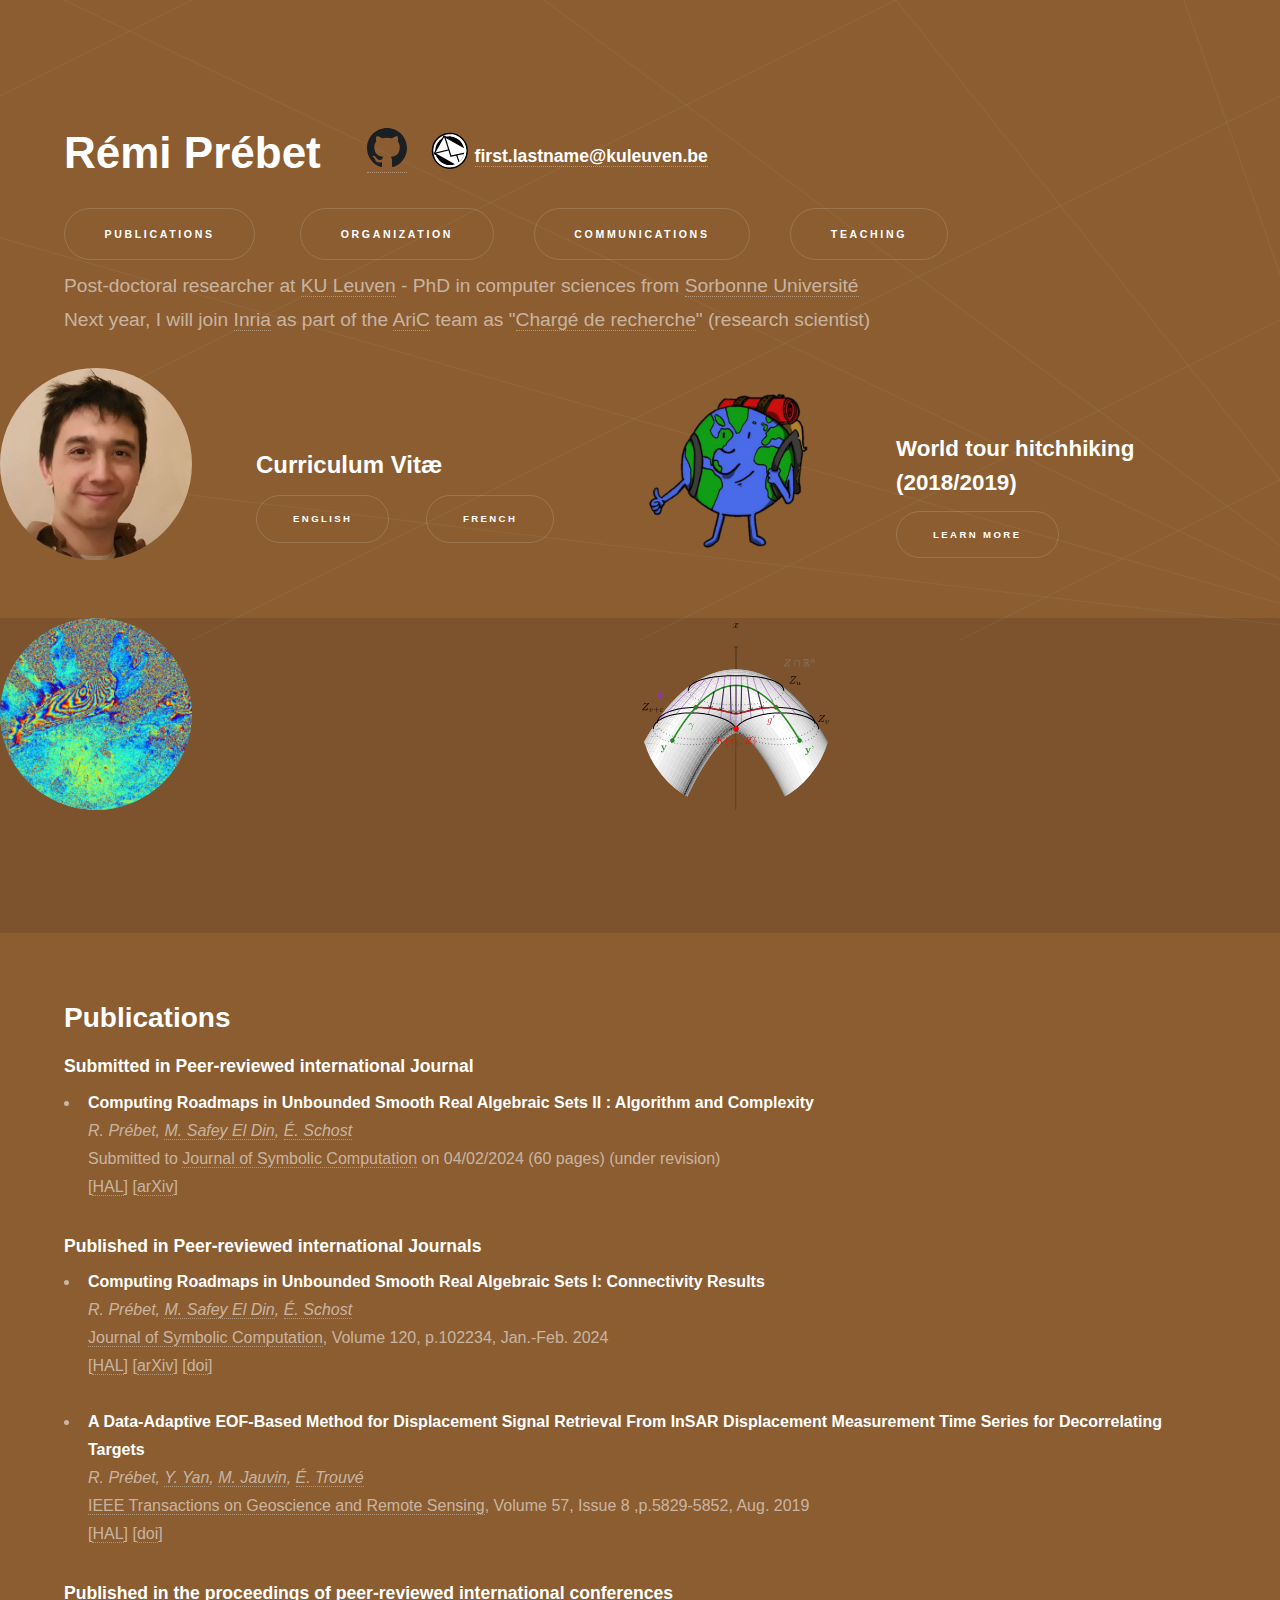
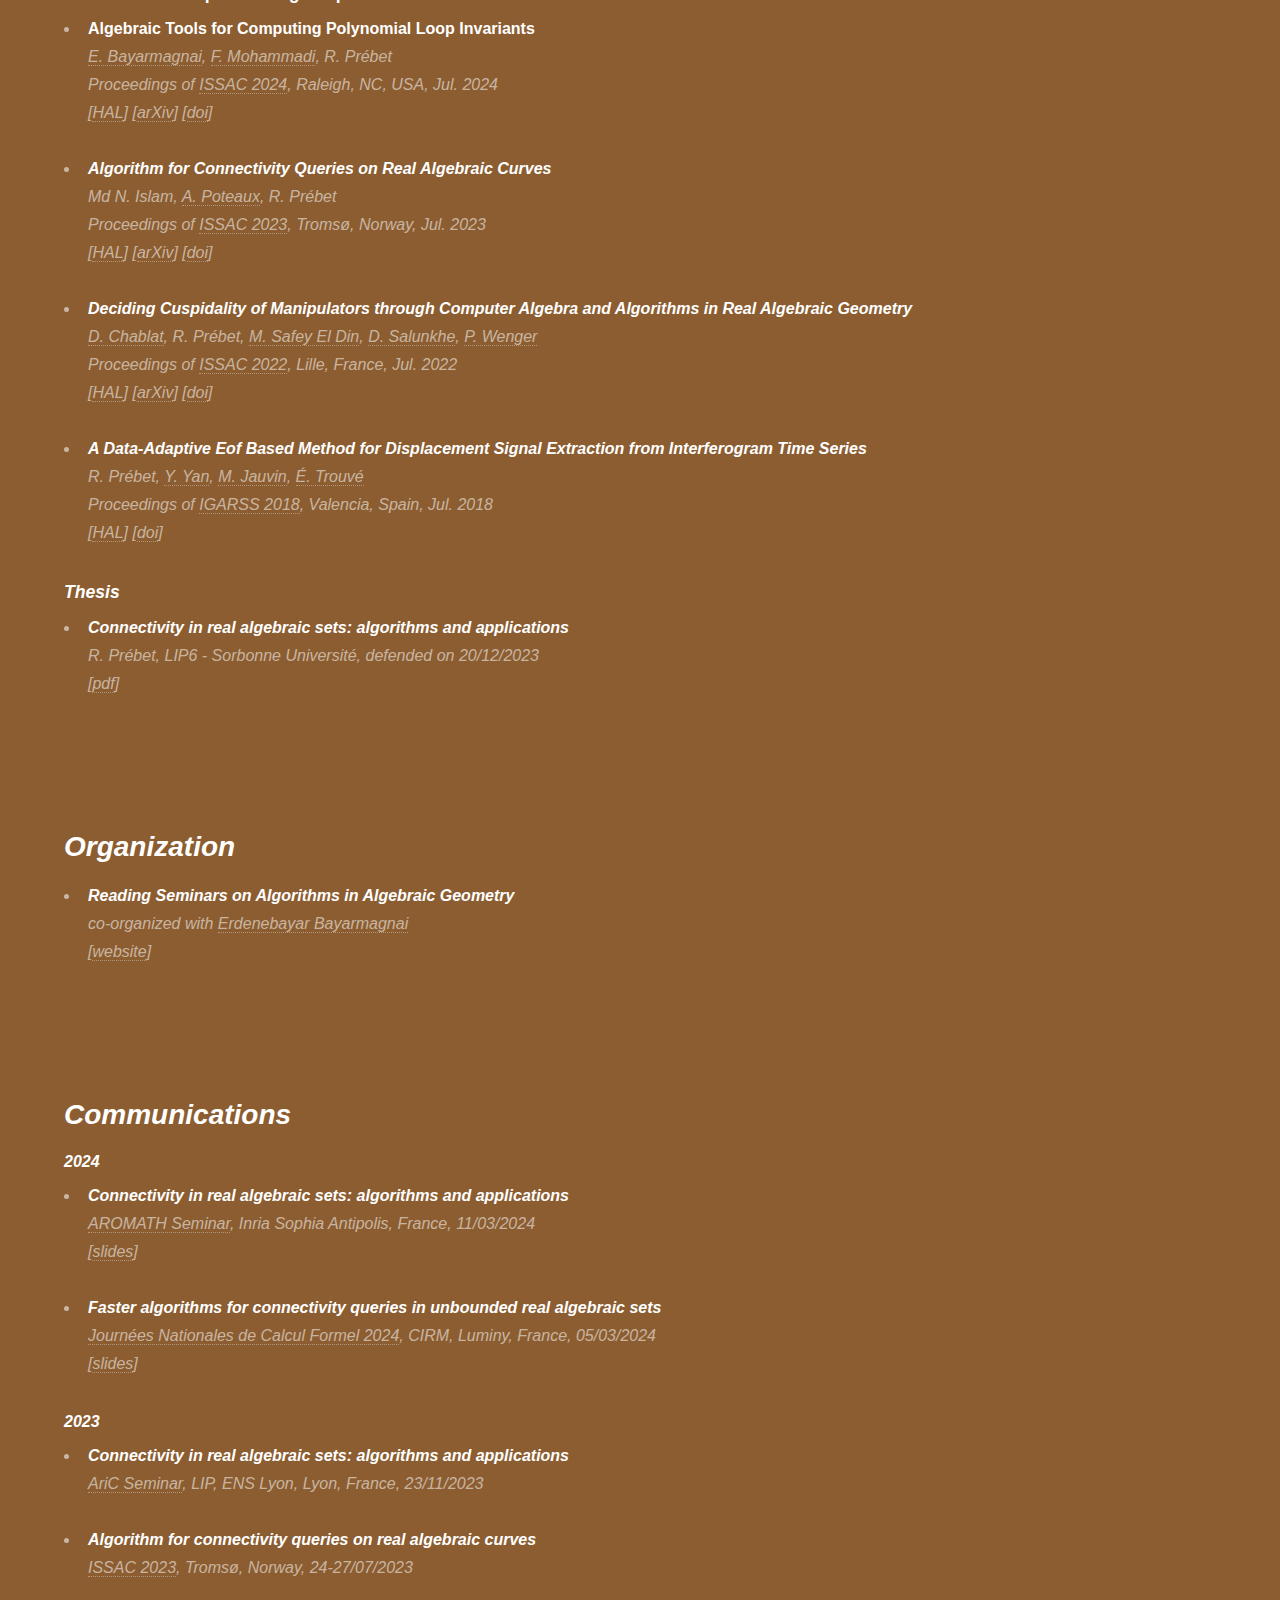
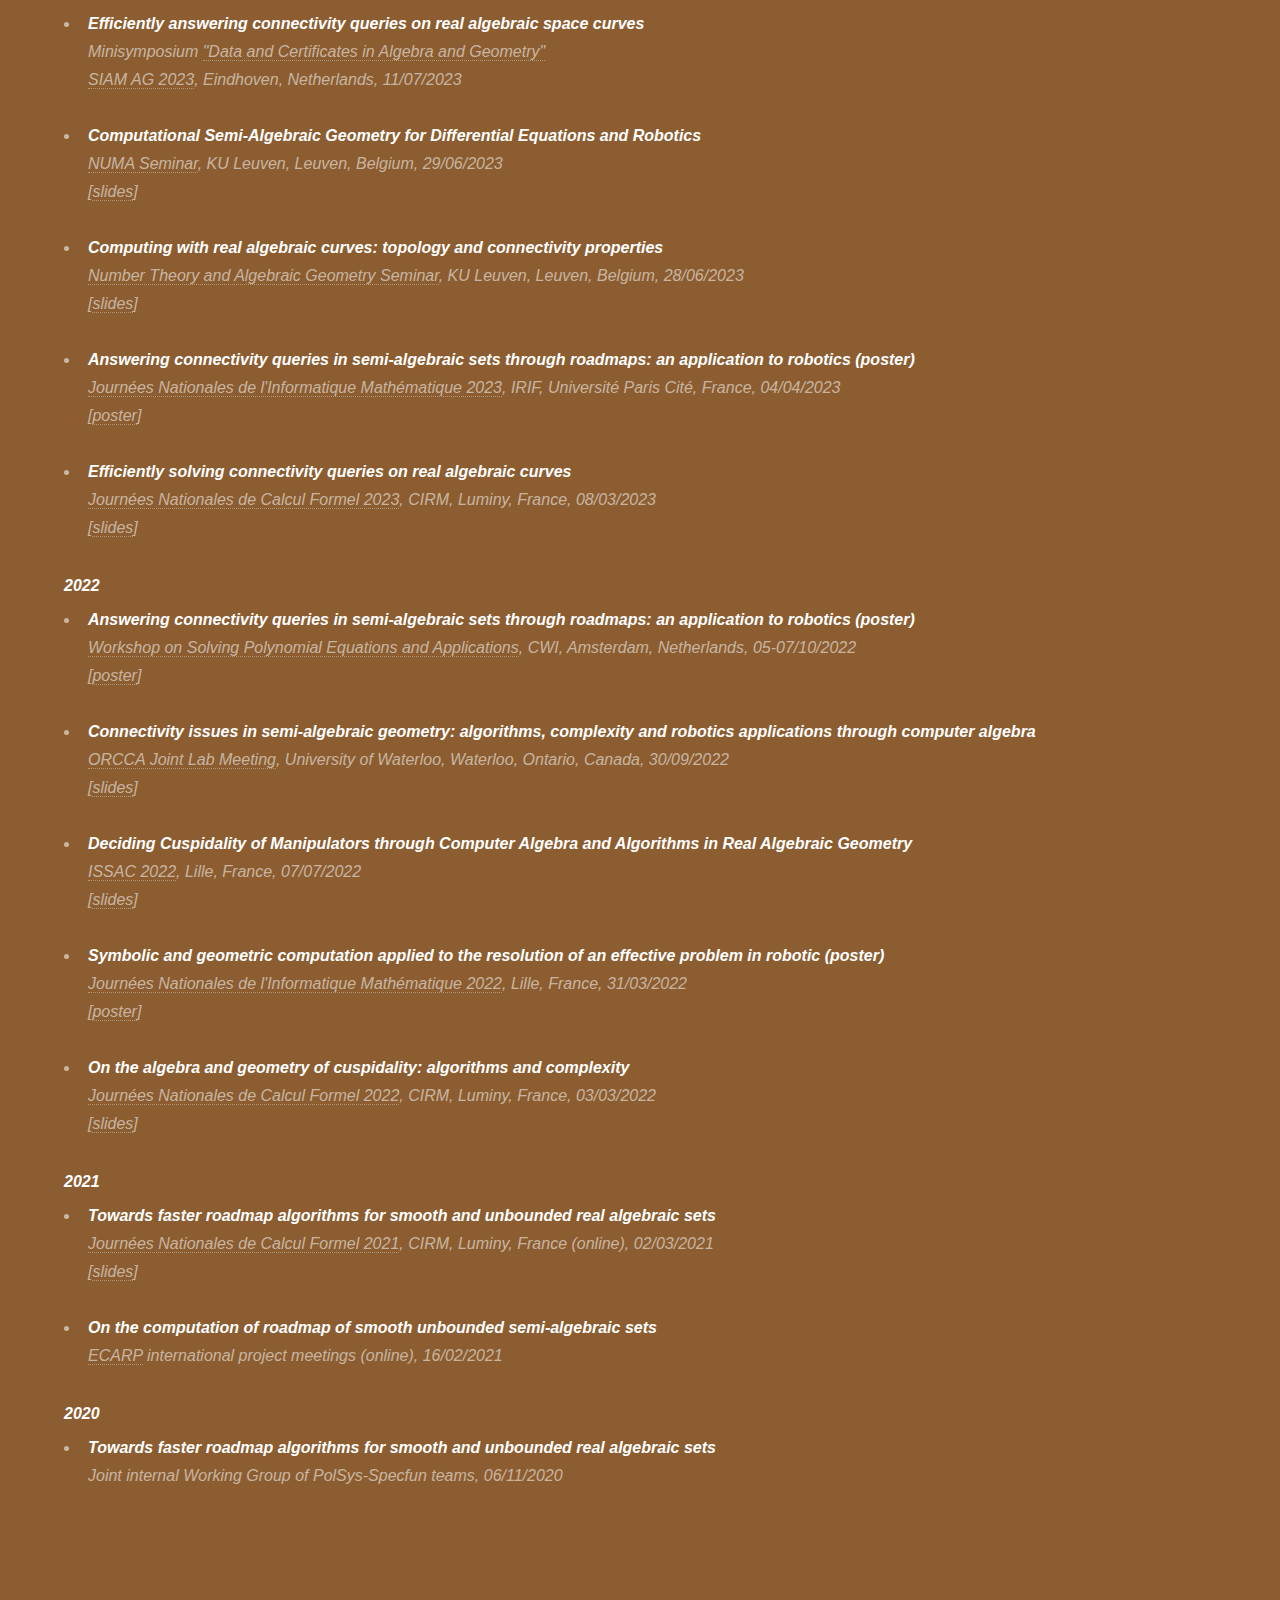
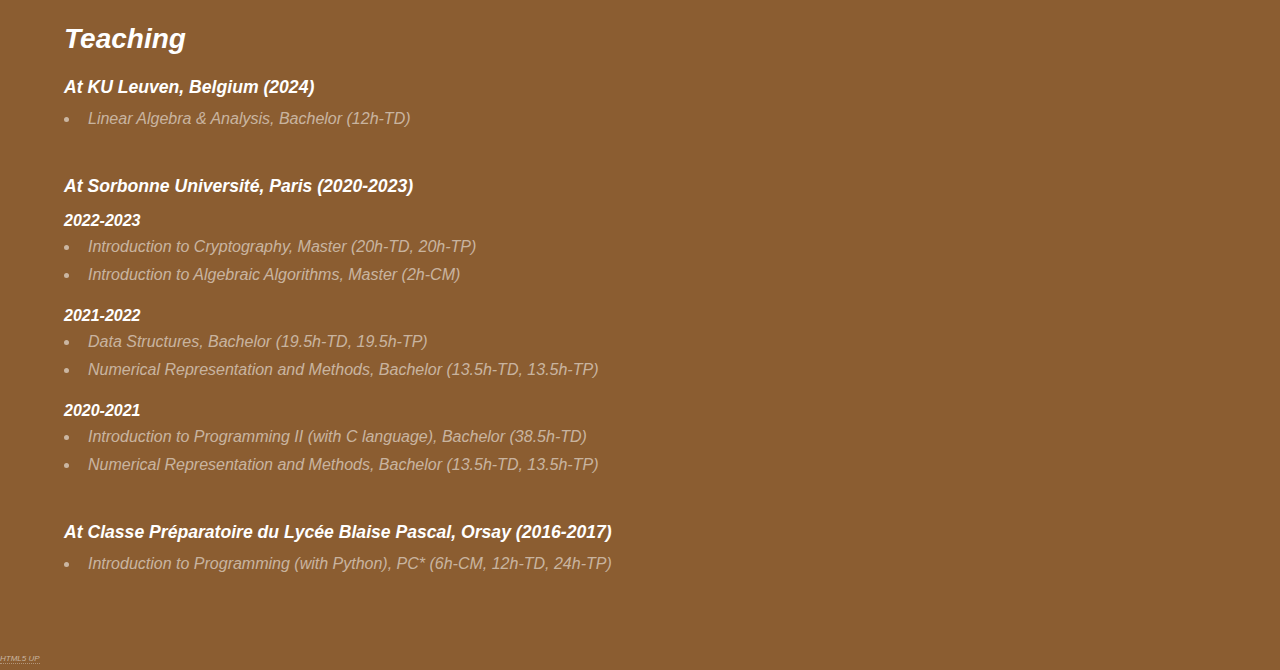
==== index.html @ b3910754 "size titles" ====
<!DOCTYPE HTML>
<!--
	Hyperspace by HTML5 UP
	html5up.net | @ajlkn
	Free for personal and commercial use under the CCA 3.0 license (html5up.net/license)
-->
<html>
	<head>
		<title>Rémi Prébet</title>
		<meta charset="utf-8" />
		<meta name="viewport" content="width=device-width, initial-scale=1, user-scalable=no" />
		<link rel="stylesheet" href="assets/css/main.css" />
		<noscript><link rel="stylesheet" href="assets/css/noscript.css" /></noscript>
<meta name="google-site-verification" content="wB-22C0CctypSe139gOtze0Hbaz6eVz8iroBUZQOlJI" />	
  <style>
        .collapse {
            max-height: 0;
            overflow: hidden;
            transition: max-height 0.3s ease;
        }
    </style>
    <script>
        function toggleText(id) {
            var element = document.getElementById(id);
            if (element.style.maxHeight) {
                element.style.maxHeight = null;
            } else {
                element.style.maxHeight = element.scrollHeight + "px";
            }
        }
    </script>
</head>

<!------------------------------>
<!------------------------------>

	<body class="is-preload">

		<!-- Sidebar -->
			<section id="sidebar" style="display:none">
				<div class="inner">
					<nav>
						<ul>
							<li><a href="#intro">Presentation</a></li>
							<li><a href="#one">Ressources</a></li>
							<li><a href="#two">Publications</a></li>
						</ul>
					</nav>
				</div>
			</section>

		<!-- Wrapper -->
			<div id="wrapper" class="style2"
			style="margin-left:0em;background-image:url('assets/css/images/intro.svg');background-repeat:no-repeat;background-size:100%">

				<!-- Intro -->
					<section id="intro" class="wrapper fade-up" style="background-image:none">
						<div class="inner">
							<h1>Rémi Prébet &ensp;
							<!--<span style="unicode-bidi:bidi-override; direction: rtl; font-size:40%">rf.6pil@teberP.imeR</span>-->
							<span style="font-size:40%">
							<a href="https://github.com/rprebet"><img src="images/github.svg" style="width:40px" alt="Github: "></a>&emsp;
							<img src="images/email.svg" style="width:40px; position: relative; top: 3px;" alt="Email: "> 
								<a href="mailto:remi.prebet@kuleuven.be" style="position: relative; top: -6px;">first.lastname@kuleuven.be</a> &emsp;
								</span>
							<h3><a href="#publis" class="button scrolly">Publications</a> &emsp;&emsp;
							<a href="#organization" class="button scrolly">Organization</a>&emsp;&emsp;
							<a href="#talks" class="button scrolly">Communications</a>&emsp;&emsp;
							<a href="#teaching" class="button scrolly">Teaching</a></h3>
							</h1>
							<span style="font-size:120%">
							Post-doctoral researcher at <a href="https://www.kuleuven.be/english/kuleuven">KU Leuven</a> - PhD in computer sciences from
							<a href="https://www.sorbonne-universite.fr/en">Sorbonne Université</a> <br>
							<!--<span style="font-size:100%;"> Former student of 
							<a href="https://en.wikipedia.org/wiki/%C3%89cole_normale_sup%C3%A9rieure_Paris-Saclay">École Normale Supérieure Paris-Saclay</a></span><br>-->
							<span style="font-size:100%;"> Next year, I will join <a href="https://www.inria.fr/en">Inria</a> as part of the <a href="https://www.ens-lyon.fr/LIP/AriC/">AriC</a> team as "<a href="https://en.wikipedia.org/wiki/Academic_ranks_in_France">Chargé de recherche</a>" (research scientist)</a></span>
						</div>
					</section>
				<!-- One -->
					<section id="one" class="wrapper spotlights">
						<section>
							<img src="images/photo.jpeg" alt="" data-position="bottom center" class="image" style="height:100%"/>
							<div class="content" style="width:50%">
								<div class="inner">
									<h2 style="font-size:150%">Curriculum Vitæ</h2>
									<a href="ressources/resume.pdf" class="button">English</a>&emsp;&emsp;
									<a href="ressources/cv.pdf" class="button">French</a>
								</div>
							</div>
							<img src="images/logo_atwe4.png" alt="" data-position="25% 25%"  class="image" style="height:100%"/>
							<div class="content"  style="width:50%">
								<div class="inner">
									<h2 style="font-size:140%">World tour hitchhiking (2018/2019)</h2>
										<a href="https://lemondeapetitpas.wordpress.com/" class="button">Learn more</a>
								</div>
							</div>
						</section><br>
						<section>
							<img src="images/pic02.jpg" alt="" data-position="top center" class="image" style="height:100%"/>
							<div class="content" style="width:50%">
								<div class="inner">
									<h2 style="font-size:125%">Internship at <a href="https://www.univ-smb.fr/listic/en/">LISTIC</a> (2017)</h2>
									<span style="">Under the supervision of <a href="https://www.univ-smb.fr/listic/pages-en/yajing-yan-en/">Yajing Yan</a>.</span><br><br>
									<a href="https://nuage.lip6.fr/s/qSDXDCQdgoPKxXf" class="button">Report</a>&emsp;&emsp;
									<a href="https://nuage.lip6.fr/s/jyeLAAgwG4ijpQr" class="button">Slides</a>
								</div>
							</div>
                                                        <img src="images/secondresulteps.svg" alt="" data-position="25% 25%"  class="image" style="height:100%"/>
							<div class="content" style="width:50%">
								<div class="inner">
									<h2 style="font-size:125%">PhD  at <a href="https://www.lip6.fr/?LANG=en">Lip6</a> (2020-2023)</h2>
<span style="">Under the supervision of <a href="https://www-polsys.lip6.fr/~safey/">Mohab Safey El Din</a>.</span><br><br>
										<a href="https://nuage.lip6.fr/s/6tA7MX8PRjbxXbk" class="button">Manuscript</a>&emsp;&emsp;
										<a href="https://nuage.lip6.fr/s/dtikR3jCEZdzfsP" class="button">Slides</a>
									</ul>
								</div>
							</div>
						</section>

					</section>

				<!-- Two -->
					<section id="publis" class="wrapper fade-up">
						<div class="inner" style="width:100%">
						<h2>Publications</h2>
							<!------ WORK IN PROGRESS ----->
							<!--<h2>Work in Progress</h2>
							<ul>
							</ul>-->						
							<!--------- PREPRINTS -------->
							<h3>Submitted in Peer-reviewed international Journal</h3>
							<ul>
							<li><b>Computing Roadmaps in Unbounded Smooth Real Algebraic Sets II : Algorithm and Complexity</b><br>
							<i>R. Prébet,
              <a href="https://www-polsys.lip6.fr/~safey/">M. Safey El Din</a>,
              <a href="https://cs.uwaterloo.ca/~eschost/">É. Schost</a></i><br>
							Submitted to <a href="https://www.sciencedirect.com/journal/journal-of-symbolic-computation">Journal of Symbolic Computation</a> on 04/02/2024 (60 pages) (under revision)<br>
							[<a href="https://hal.science/hal-04439518">HAL</a>] [<a href="https://arxiv.org/abs/2402.03111">arXiv</a>]
							</li>
							</ul>
							<!--------- PUBLICATIONS -------->
							<h3>Published in Peer-reviewed international Journals</h3>
							<ul>
							<li><b>Computing Roadmaps in Unbounded Smooth Real Algebraic Sets I: Connectivity Results</b><br>
							<i>R. Prébet, 
							<a href="https://www-polsys.lip6.fr/~safey/">M. Safey El Din</a>, 
							<a href="https://cs.uwaterloo.ca/~eschost/">É. Schost</a></i><br>
							<a href="https://www.sciencedirect.com/journal/journal-of-symbolic-computation">Journal of Symbolic Computation</a>, Volume 120, p.102234, Jan.-Feb. 2024<br>
							[<a href="https://hal.science/hal-03508000">HAL</a>] [<a href="https://arxiv.org/abs/2203.03961">arXiv</a>] [<a href="https://doi.org/10.1016/j.jsc.2023.102234">doi</a>]						
							</li><br>
							<!----------------->
							<li><b>A Data-Adaptive EOF-Based Method for Displacement Signal Retrieval From InSAR Displacement Measurement Time Series for Decorrelating Targets</b><br>
							<i>R. Prébet, 
							<a href="https://www.univ-smb.fr/listic/pages-en/yajing-yan-en/">Y. Yan</a>, 
							<a href="https://ieeexplore.ieee.org/author/37086001753">M. Jauvin</a>, 
							<a href="https://www.univ-smb.fr/listic/pages-en/emmanuel-trouve-en/">É. Trouvé</a></i><br>
			 				<a href="https://ieeexplore.ieee.org/xpl/RecentIssue.jsp?punumber=36">IEEE Transactions on Geoscience and Remote Sensing</a>, Volume 57, Issue 8 ,p.5829-5852, Aug. 2019<br>
							[<a href="https://hal.science/hal-02110982">HAL</a>] [<a href="https://dx.doi.org/10.1109/TGRS.2019.2902719">doi</a>]<br>
							</li>
							</ul>
							
							<h3>Published in the proceedings of peer-reviewed international conferences</h3>
							<ul>
							<li><b>Algebraic Tools for Computing Polynomial Loop Invariants</b><br>
							<i>
							<a href="https://sites.google.com/view/erdenebayar-bayarmagnai/">E. Bayarmagnai</a>,
							<a href="https://www.fatemehmohammadi.com/">F. Mohammadi</a>,
							R. Prébet<br>
							Proceedings of <a href="https://issac-conference.org/2024/">ISSAC 2024</a>, Raleigh, NC, USA, Jul. 2024<br>
							[<a href="https://hal.science/hal-04576067">HAL</a>] [<a href="https://arxiv.org/abs/2405.09232">arXiv</a>] [<a href="https://doi.org/10.1145/3666000.3669710">doi</a>]
							</li><br>
							<!----------------->
							<li><b>Algorithm for Connectivity Queries on Real Algebraic Curves</b><br>
							<i>Md N. Islam,
							<a href="https://www.fil.univ-lille.fr/~poteaux/">A. Poteaux</a>,
							R. Prébet
							<br>
							Proceedings of <a href="https://issac-conference.org/2023/">ISSAC 2023</a>, Tromsø, Norway, Jul. 2023<br>
							[<a href="https://hal.science/hal-04000614">HAL</a>] [<a href="https://arxiv.org/abs/2302.11347">arXiv</a>] [<a href="https://doi.org/10.1145/3597066.3597081">doi</a>]						
							</li><br>
							<!----------------->
							<li><b>Deciding Cuspidality of Manipulators through Computer Algebra and Algorithms in Real Algebraic Geometry</b><br>
							<i><a href="https://pagesperso.ls2n.fr/~chablat-d/">D. Chablat</a>,
							R. Prébet,
							<a href="https://www-polsys.lip6.fr/~safey/">M. Safey El Din</a>, 
							<a href="https://salunkhedurgesh.com/wp/">D. Salunkhe</a>, 
							<a href="https://pagesperso.ls2n.fr/~wenger-p-1/">P. Wenger</a></i><br>
							Proceedings of <a href="https://issac-conference.org/2022/">ISSAC 2022</a>, Lille, France, Jul. 2022<br>
							[<a href="https://hal.science/hal-03596704">HAL</a>] [<a href="https://arxiv.org/abs/2203.04578">arXiv</a>] [<a href="https://dx.doi.org/10.1145/3476446.3535477">doi</a>]
							</li><br>
							<!----------------->
							<li><b>A Data-Adaptive Eof Based Method for Displacement Signal Extraction from Interferogram Time Series</b><br>
								<i>R. Prébet, 
							<a href="https://www.univ-smb.fr/listic/pages-en/yajing-yan-en/">Y. Yan</a>, 
							<a href="https://ieeexplore.ieee.org/author/37086001753">M. Jauvin</a>, 
							<a href="https://www.univ-smb.fr/listic/pages-en/emmanuel-trouve-en/">É. Trouvé</a></i><br>
								Proceedings of <a href="https://www.igarss2018.org">IGARSS 2018</a>, Valencia, Spain, Jul. 2018<br>
								[<a href="https://hal.science/hal-01799766">HAL</a>] [<a href="https://doi.org/10.1109/IGARSS.2018.8518382">doi</a>]<br>
							</li>
							</li></ul>

							<h3>Thesis</h3>
							<ul>
							<li><b>Connectivity in real algebraic sets: algorithms and applications</b><br>
								<i>R. Prébet</i>,
								LIP6 - Sorbonne Université, defended on 20/12/2023<br>
								[<a href="https://nuage.lip6.fr/s/6tA7MX8PRjbxXbk">pdf</a>]<br>
							</li>
							</li></ul>
							</div>
							</section>

							<!--------SEMINAR -------->
					<section id="organization" class="wrapper fade-up">
						<div class="inner" style="width:100%">
							<h2>Organization</h2>
							<ul>
								<li> <b>Reading Seminars on Algorithms in Algebraic Geometry</b><br>
								co-organized with <a href="https://sites.google.com/view/erdenebayar-bayarmagnai/home">Erdenebayar Bayarmagnai</a><br>
								[<a href="https://sites.google.com/view/algorithms-in-algebraic-geomet/">website</a>]
							</ul>
					</div>
					</section>
							
							
							<!--------- TALKS -------->
					<section id="talks" class="wrapper fade-up">
						<div class="inner" style="width:100%">
							<h2>Communications</h2> 
							<!--<h3>Next:</h3>
							<ul>
								<li><b>Algebraic Tools for Computing Polynomial Loop Invariants</b><br>
									<a href="https://issac-conference.org/2024/">ISSAC 2024</a>,
									Raleigh, NC, USA, 16-19/07/2024<br>
								</li>
							</ul>
							<h3>Pasts:</h3>
							-->
							<h4>2024</h4>
							<ul>
							<li><b>Connectivity in real algebraic sets: algorithms and applications</b><br>
									<a href="https://team.inria.fr/aromath/seminars/">AROMATH Seminar</a>, Inria Sophia Antipolis, France, 11/03/2024<br>
							[<a href="ressources/slides/AROMATH.pdf">slides</a>]
							</li><br>
							<li><b>Faster algorithms for connectivity queries in unbounded real algebraic sets</b><br>
							<a href="https://conferences.cirm-math.fr/3047.html">Journées Nationales de Calcul Formel 2024</a>, CIRM, Luminy, France, 05/03/2024<br>
							[<a href="ressources/slides/JNCF24.pdf">slides</a>]
							</li>
							</ul>
							<h4>2023</h4>
							<ul>
							<li><b>Connectivity in real algebraic sets: algorithms and applications</b><br>
									<a href="https://www.ens-lyon.fr/LIP/AriC/seminar">AriC Seminar</a>, LIP, ENS Lyon, Lyon, France, 23/11/2023
							</li><br>
							<li><b>Algorithm for connectivity queries on real algebraic curves</b><br>
							    <a href="https://issac-conference.org/2023/">ISSAC 2023</a>,
							     Tromsø, Norway, 24-27/07/2023<br>
							</li><br>
							<li><b>Efficiently answering connectivity queries on real algebraic space curves </b><br>
									Minisymposium <a href="https://meetings.siam.org/sess/dsp_programsess.cfm?SESSIONCODE=77625">"Data and Certificates in Algebra and Geometry"</a><br>
							    <a href="https://www.siam.org/conferences/cm/conference/ag23">SIAM AG 2023</a>,
							     Eindhoven, Netherlands, 11/07/2023<br>
							</li><br>
							<li><b>Computational Semi-Algebraic Geometry for Differential Equations and Robotics</b><br>
							    <a href="https://numa.cs.kuleuven.be/events">NUMA Seminar</a>, KU Leuven,
							     Leuven, Belgium, 29/06/2023<br>
							     [<a href="https://nuage.lip6.fr/s/7dzzerDMepWcYkg">slides</a>]
							</li><br>
							<li><b>Computing with real algebraic curves: topology and connectivity properties</b><br>
							    <a href="https://wis.kuleuven.be/agenda/sem-ntag/AY2022-2023/sem030">Number Theory and Algebraic Geometry Seminar</a>, KU Leuven,
							     Leuven, Belgium, 28/06/2023 <br>
							     [<a href="https://nuage.lip6.fr/s/P6agn6MTkkTGRpj">slides</a>]
							</li><br>
							<li><b>Answering connectivity queries in semi-algebraic sets through roadmaps: an application to robotics (poster)</b><br>
							    <a href="https://jnim2023.sciencesconf.org/">Journées Nationales de l'Informatique Mathématique 2023</a>,
							     IRIF, Université Paris Cité, France, 04/04/2023<br>
									[<a href="https://nuage.lip6.fr/s/7jNE6zWS7p4Y6bd">poster</a>]
							</li><br>
							<li><b>Efficiently solving connectivity queries on real algebraic curves</b><br>
							    <a href="https://conferences.cirm-math.fr/2888.html">Journées Nationales de Calcul Formel 2023</a>,
							     CIRM, Luminy, France, 08/03/2023<br>
									[<a href="https://nuage.lip6.fr/s/86t2qmkDBEs9S52">slides</a>]
							</li>
							</ul>
							<h4>2022</h4>
							<ul>
							<li><b>Answering connectivity queries in semi-algebraic sets through roadmaps: an application to robotics (poster)</b><br>
							    <a href="https://event.cwi.nl/semester-programs/2022/PolOpt/indexW2.html">Workshop on Solving Polynomial Equations and Applications</a>,
							     CWI, Amsterdam, Netherlands, 05-07/10/2022<br>
									[<a href="https://nuage.lip6.fr/s/7jNE6zWS7p4Y6bd">poster</a>]
							</li><br>
							<!----------------->
							<li><b>Connectivity issues in semi-algebraic geometry: algorithms, complexity and robotics applications through
computer algebra</b><br>
							    <a href="https://www.scg.uwaterloo.ca/jlmtalks.shtml">ORCCA Joint Lab Meeting</a>,
							     University of Waterloo, Waterloo, Ontario, Canada, 30/09/2022<br>
									[<a href="https://nuage.lip6.fr/s/HnPwoRsbNwLinjF">slides</a>]
							</li><br>
							<!----------------->
							<li><b>Deciding Cuspidality of Manipulators through Computer Algebra and Algorithms in Real Algebraic Geometry</b><br>
							    <a href="https://issac-conference.org/2022/">ISSAC 2022</a>,
							    Lille, France, 07/07/2022<br>
									[<a href="https://nuage.lip6.fr/s/Lk8M6oRPdRSkoy7">slides</a>]
							</li><br>
							<!----------------->
							<li><b>Symbolic and geometric computation applied to the resolution of
an effective problem in robotic (poster)</b><br>
							    <a href="https://jnim2022.sciencesconf.org/">Journées Nationales de l'Informatique Mathématique 2022</a>,
							    Lille, France, 31/03/2022<br>
									[<a href="https://nuage.lip6.fr/s/pS6qCkDK6wCP3S6">poster</a>]
							</li><br>
							<!----------------->
							<li><b>On the algebra and geometry of cuspidality: algorithms and complexity</b><br>
							    <a href="https://conferences.cirm-math.fr/2568.html">Journées Nationales de Calcul Formel 2022</a>,
							    CIRM, Luminy, France, 03/03/2022<br>
									[<a href="https://nuage.lip6.fr/s/4E5XaBGBj9DptwF">slides</a>]
							</li>
							</ul>
							<h4>2021</h4>
							<ul>
							<!----------------->
							<li><b>Towards faster roadmap algorithms for smooth and unbounded real algebraic sets</b><br>
							    <a href="https://conferences.cirm-math.fr/2564.html">Journées Nationales de Calcul Formel 2021</a>,
							    CIRM, Luminy, France (online), 02/03/2021<br>
									[<a href="https://nuage.lip6.fr/s/iKicy5psfMaxtZc">slides</a>]
							</li><br>
							
							<li><b>On the computation of roadmap of smooth unbounded semi-algebraic sets</b><br>
							    <a href="https://ecarp.lip6.fr/">ECARP</a> international project meetings (online), 16/02/2021
							</li>		
							</ul>
							
							<h4>2020</h4>
							<ul>
							<li><b>Towards faster roadmap algorithms for smooth and unbounded real algebraic sets</b><br>
							     Joint internal Working Group of PolSys-Specfun teams, 06/11/2020
							</li>
				
							</ul>
						</div>
					</section>

					<section id="teaching" class="wrapper fade-up">
					<div class="inner" style="width:100%">
					<h2>Teaching</h2>
						<h3 style="margin-bottom:5px;">At KU Leuven, Belgium (2024)</h3>
						<ul style="margin-bottom:40px;">
							<li>Linear Algebra & Analysis, Bachelor (12h-TD)</li>
						</ul>
						<h3>At Sorbonne Université, Paris (2020-2023)</h3>
						<h4 style="margin-bottom:0px;">2022-2023</h4>
						<ul  style="margin-bottom:15px;">
							<li>Introduction to Cryptography, Master (20h-TD, 20h-TP)</li>
							<li>Introduction to Algebraic Algorithms, Master (2h-CM)</li>
						</ul>
						<h4 style="margin-bottom:0px;">2021-2022</h4>
						<ul  style="margin-bottom:15px;">
							<li>Data Structures, Bachelor (19.5h-TD, 19.5h-TP)</li>
							<li>Numerical Representation and Methods, Bachelor (13.5h-TD, 13.5h-TP)</li>
						</ul  style="margin-bottom:15px;">
						<h4 style="margin-bottom:0px;">2020-2021</h4>
						<ul style="margin-bottom:40px;">
							<li>Introduction to Programming II (with C language), Bachelor (38.5h-TD)</li>
							<li>Numerical Representation and Methods, Bachelor (13.5h-TD, 13.5h-TP)</li>
						</ul>

						<h3 style="margin-bottom:5px;">At Classe Préparatoire du Lycée Blaise Pascal, Orsay (2016-2017)</h3>
						<ul>
							<li>Introduction to Programming (with Python), PC* (6h-CM, 12h-TD, 24h-TP) </li>
						</ul>
					</div>	
					</section>
					<span style="font-size:50%; text-align:right"><a href="http://html5up.net">HTML5 UP<span></span>
				<!-- Three 
					<section id="three" class="wrapper style1 fade-up">
						<div class="inner">
							<h2>Get in touch</h2>
							<p>Phasellus convallis elit id ullamcorper pulvinar. Duis aliquam turpis mauris, eu ultricies erat malesuada quis. Aliquam dapibus, lacus eget hendrerit bibendum, urna est aliquam sem, sit amet imperdiet est velit quis lorem.</p>
							<div class="split style1">
								<section>
									<form method="post" action="#">
										<div class="fields">
											<div class="field half">
												<label for="name">Name</label>
												<input type="text" name="name" id="name" />
											</div>
											<div class="field half">
												<label for="email">Email</label>
												<input type="text" name="email" id="email" />
											</div>
											<div class="field">
												<label for="message">Message</label>
												<textarea name="message" id="message" rows="5"></textarea>
											</div>
										</div>
										<ul class="actions">
											<li><a href="" class="button submit">Send Message</a></li>
										</ul>
									</form>
								</section>
								<section>
									<ul class="contact">
										<li>
											<h3>Address</h3>
											<span>12345 Somewhere Road #654<br />
											Nashville, TN 00000-0000<br />
											USA</span>
										</li>
										<li>
											<h3>Email</h3>
											<a href="#">user@untitled.tld</a>
										</li>
										<li>
											<h3>Phone</h3>
											<span>(000) 000-0000</span>
										</li>
										<li>
											<h3>Social</h3>
											<ul class="icons">
												<li><a href="#" class="icon brands fa-twitter"><span class="label">Twitter</span></a></li>
												<li><a href="#" class="icon brands fa-facebook-f"><span class="label">Facebook</span></a></li>
												<li><a href="#" class="icon brands fa-github"><span class="label">GitHub</span></a></li>
												<li><a href="#" class="icon brands fa-instagram"><span class="label">Instagram</span></a></li>
												<li><a href="#" class="icon brands fa-linkedin-in"><span class="label">LinkedIn</span></a></li>
											</ul>
										</li>
									</ul>
								</section>
							</div>
						</div>
					</section>

			</div>-->

		<!-- Footer
			<footer id="footer" class="wrapper style1-alt">
				<div class="inner">
					<ul class="menu">
						<li>Design: <a href="http://html5up.net">HTML5 UP</a></li>
					</ul>
				</div>
			</footer> -->
		
		<!-- Scripts -->
			<script src="assets/js/jquery.min.js"></script>
			<script src="assets/js/jquery.scrollex.min.js"></script>
			<script src="assets/js/jquery.scrolly.min.js"></script>
			<script src="assets/js/browser.min.js"></script>
			<script src="assets/js/breakpoints.min.js"></script>
			<script src="assets/js/util.js"></script>
			<script src="assets/js/main.js"></script>

	</body>
</html>
---- assets/css/main.css ----
@import url(fontawesome-all.min.css);

/*
	Hyperspace by HTML5 UP
	html5up.net | @ajlkn
	Free for personal and commercial use under the CCA 3.0 license (html5up.net/license)
*/

html, body, div, span, applet, object,
iframe, h1, h2, h3, h4, h5, h6, p, blockquote,
pre, a, abbr, acronym, address, big, cite,
code, del, dfn, em, img, ins, kbd, q, s, samp,
small, strike, strong, sub, sup, tt, var, b,
u, i, center, dl, dt, dd, ol, ul, li, fieldset,
form, label, legend, table, caption, tbody,
tfoot, thead, tr, th, td, article, aside,
canvas, details, embed, figure, figcaption,
footer, header, hgroup, menu, nav, output, ruby,
section, summary, time, mark, audio, video {
	margin: 0;
	padding: 0;
	border: 0;
	font-size: 100%;
	font: inherit;
	vertical-align: baseline;}

article, aside, details, figcaption, figure,
footer, header, hgroup, menu, nav, section {
	display: block;}

body {
	line-height: 1;
}

ol, ul {
	list-style: none;
}

blockquote, q {
	quotes: none;
}

	blockquote:before, blockquote:after, q:before, q:after {
		content: '';
		content: none;
	}

table {
	border-collapse: collapse;
	border-spacing: 0;
}

body {
	-webkit-text-size-adjust: none;
}

mark {
	background-color: transparent;
	color: inherit;
}

input::-moz-focus-inner {
	border: 0;
	padding: 0;
}

input, select, textarea {
	-moz-appearance: none;
	-webkit-appearance: none;
	-ms-appearance: none;
	appearance: none;
}

/* Basic */

	@-ms-viewport {
		width: device-width;
	}

	body {
		-ms-overflow-style: scrollbar;
	}

	@media screen and (max-width: 480px) {

		html, body {
			min-width: 320px;
		}

	}

	html {
		box-sizing: border-box;
	}

	*, *:before, *:after {
		box-sizing: inherit;
	}

	body {
		background: #8b5d31;
	}

		body.is-preload *, body.is-preload *:before, body.is-preload *:after {
			-moz-animation: none !important;
			-webkit-animation: none !important;
			-ms-animation: none !important;
			animation: none !important;
			-moz-transition: none !important;
			-webkit-transition: none !important;
			-ms-transition: none !important;
			transition: none !important;
		}

/* Type */

	body, input, select, textarea {
		color: rgba(255, 255, 255, 0.55);
		font-family: Arial, Helvetica, sans-serif;
		font-size: 16.5pt;
		font-weight: normal;
		line-height: 1.75;
	}

		@media screen and (max-width: 1680px) {

			body, input, select, textarea {
				font-size: 13pt;
			}

		}

		@media screen and (max-width: 1280px) {

			body, input, select, textarea {
				font-size: 12pt;
			}

		}

		@media screen and (max-width: 360px) {

			body, input, select, textarea {
				font-size: 11pt;
			}

		}

	a {
		-moz-transition: color 0.2s ease, border-bottom-color 0.2s ease;
		-webkit-transition: color 0.2s ease, border-bottom-color 0.2s ease;
		-ms-transition: color 0.2s ease, border-bottom-color 0.2s ease;
		transition: color 0.2s ease, border-bottom-color 0.2s ease;
		border-bottom: dotted 1px rgba(255, 255, 255, 0.35);
		color: inherit;
		text-decoration: none;
	}

		a:hover {
			border-bottom-color: transparent;
			color: #ffffff;
		}

	strong, b {
		color: #ffffff;
		font-weight: bold;
	}

	em, i {
		font-style: italic;
	}

	p {
		margin: 0 0 2em 0;
	}

	h1, h2, h3, h4, h5, h6 {
		color: #ffffff;
		font-weight: bold;
		line-height: 1.5;
		margin: 0 0 0.5em 0;
	}

		h1 a, h2 a, h3 a, h4 a, h5 a, h6 a {
			color: inherit;
			text-decoration: none;
		}

	h1 {
		font-size: 2.75em;
	}

		h1.major {
			margin: 0 0 1.3em 0;
			position: relative;
			padding-bottom: 0.35em;
		}

			h1.major:after {
				background-image: -moz-linear-gradient(to right, #5e42a6, #b74e91);
				background-image: -webkit-linear-gradient(to right, #5e42a6, #b74e91);
				background-image: -ms-linear-gradient(to right, #5e42a6, #b74e91);
				background-image: linear-gradient(to right, #5e42a6, #b74e91);
				-moz-transition: max-width 0.2s ease;
				-webkit-transition: max-width 0.2s ease;
				-ms-transition: max-width 0.2s ease;
				transition: max-width 0.2s ease;
				border-radius: 0.2em;
				bottom: 0;
				content: '';
				height: 0.05em;
				position: absolute;
				right: 0;
				width: 100%;
			}

	h2 {
		font-size: 1.75em;
	}

	h3 {
		font-size: 1.1em;
	}

	h4 {
		font-size: 1em;
	}

	h5 {
		font-size: 0.8em;
	}

	h6 {
		font-size: 0.6em;
	}

	@media screen and (max-width: 736px) {

		h1 {
			font-size: 2em;
		}

		h2 {
			font-size: 1.25em;
		}

		h3 {
			font-size: 1em;
		}

		h4 {
			font-size: 0.8em;
		}

		h5 {
			font-size: 0.6em;
		}

		h6 {
			font-size: 0.6em;
		}

	}

	sub {
		font-size: 0.8em;
		position: relative;
		top: 0.5em;
	}

	sup {
		font-size: 0.8em;
		position: relative;
		top: -0.5em;
	}

	blockquote {
		border-left: solid 4px rgba(255, 255, 255, 0.15);
		font-style: italic;
		margin: 0 0 2em 0;
		padding: 0.5em 0 0.5em 2em;
	}

	code {
		background: rgba(255, 255, 255, 0.05);
		border-radius: 0.25em;
		border: solid 1px rgba(255, 255, 255, 0.15);
		font-family: "Courier New", monospace;
		font-size: 0.9em;
		margin: 0 0.25em;
		padding: 0.25em 0.65em;
	}

	pre {
		-webkit-overflow-scrolling: touch;
		font-family: "Courier New", monospace;
		font-size: 0.9em;
		margin: 0 0 2em 0;
	}

		pre code {
			display: block;
			line-height: 1.75em;
			padding: 1em 1.5em;
			overflow-x: auto;
		}

	hr {
		border: 0;
		border-bottom: solid 1px rgba(255, 255, 255, 0.15);
		margin: 2em 0;
	}

		hr.major {
			margin: 3em 0;
		}

	.align-left {
		text-align: left;
	}

	.align-center {
		text-align: center;
	}

	.align-right {
		text-align: right;
	}

/* Row */

	.row {
		display: flex;
		flex-wrap: wrap;
		box-sizing: border-box;
		align-items: stretch;
	}

		.row > * {
			box-sizing: border-box;
		}

		.row.gtr-uniform > * > :last-child {
			margin-bottom: 0;
		}

		.row.aln-left {
			justify-content: flex-start;
		}

		.row.aln-center {
			justify-content: center;
		}

		.row.aln-right {
			justify-content: flex-end;
		}

		.row.aln-top {
			align-items: flex-start;
		}

		.row.aln-middle {
			align-items: center;
		}

		.row.aln-bottom {
			align-items: flex-end;
		}

		.row > .imp {
			order: -1;
		}

		.row > .col-1 {
			width: 8.33333%;
		}

		.row > .off-1 {
			margin-left: 8.33333%;
		}

		.row > .col-2 {
			width: 16.66667%;
		}

		.row > .off-2 {
			margin-left: 16.66667%;
		}

		.row > .col-3 {
			width: 25%;
		}

		.row > .off-3 {
			margin-left: 25%;
		}

		.row > .col-4 {
			width: 33.33333%;
		}

		.row > .off-4 {
			margin-left: 33.33333%;
		}

		.row > .col-5 {
			width: 41.66667%;
		}

		.row > .off-5 {
			margin-left: 41.66667%;
		}

		.row > .col-6 {
			width: 50%;
		}

		.row > .off-6 {
			margin-left: 50%;
		}

		.row > .col-7 {
			width: 58.33333%;
		}

		.row > .off-7 {
			margin-left: 58.33333%;
		}

		.row > .col-8 {
			width: 66.66667%;
		}

		.row > .off-8 {
			margin-left: 66.66667%;
		}

		.row > .col-9 {
			width: 75%;
		}

		.row > .off-9 {
			margin-left: 75%;
		}

		.row > .col-10 {
			width: 83.33333%;
		}

		.row > .off-10 {
			margin-left: 83.33333%;
		}

		.row > .col-11 {
			width: 91.66667%;
		}

		.row > .off-11 {
			margin-left: 91.66667%;
		}

		.row > .col-12 {
			width: 100%;
		}

		.row > .off-12 {
			margin-left: 100%;
		}

		.row.gtr-0 {
			margin-top: 0;
			margin-left: 0em;
		}

			.row.gtr-0 > * {
				padding: 0 0 0 0em;
			}

			.row.gtr-0.gtr-uniform {
				margin-top: 0em;
			}

				.row.gtr-0.gtr-uniform > * {
					padding-top: 0em;
				}

		.row.gtr-25 {
			margin-top: 0;
			margin-left: -0.375em;
		}

			.row.gtr-25 > * {
				padding: 0 0 0 0.375em;
			}

			.row.gtr-25.gtr-uniform {
				margin-top: -0.375em;
			}

				.row.gtr-25.gtr-uniform > * {
					padding-top: 0.375em;
				}

		.row.gtr-50 {
			margin-top: 0;
			margin-left: -0.75em;
		}

			.row.gtr-50 > * {
				padding: 0 0 0 0.75em;
			}

			.row.gtr-50.gtr-uniform {
				margin-top: -0.75em;
			}

				.row.gtr-50.gtr-uniform > * {
					padding-top: 0.75em;
				}

		.row {
			margin-top: 0;
			margin-left: -1.5em;
		}

			.row > * {
				padding: 0 0 0 1.5em;
			}

			.row.gtr-uniform {
				margin-top: -1.5em;
			}

				.row.gtr-uniform > * {
					padding-top: 1.5em;
				}

		.row.gtr-150 {
			margin-top: 0;
			margin-left: -2.25em;
		}

			.row.gtr-150 > * {
				padding: 0 0 0 2.25em;
			}

			.row.gtr-150.gtr-uniform {
				margin-top: -2.25em;
			}

				.row.gtr-150.gtr-uniform > * {
					padding-top: 2.25em;
				}

		.row.gtr-200 {
			margin-top: 0;
			margin-left: -3em;
		}

			.row.gtr-200 > * {
				padding: 0 0 0 3em;
			}

			.row.gtr-200.gtr-uniform {
				margin-top: -3em;
			}

				.row.gtr-200.gtr-uniform > * {
					padding-top: 3em;
				}

		@media screen and (max-width: 1680px) {

			.row {
				display: flex;
				flex-wrap: wrap;
				box-sizing: border-box;
				align-items: stretch;
			}

				.row > * {
					box-sizing: border-box;
				}

				.row.gtr-uniform > * > :last-child {
					margin-bottom: 0;
				}

				.row.aln-left {
					justify-content: flex-start;
				}

				.row.aln-center {
					justify-content: center;
				}

				.row.aln-right {
					justify-content: flex-end;
				}

				.row.aln-top {
					align-items: flex-start;
				}

				.row.aln-middle {
					align-items: center;
				}

				.row.aln-bottom {
					align-items: flex-end;
				}

				.row > .imp-xlarge {
					order: -1;
				}

				.row > .col-1-xlarge {
					width: 8.33333%;
				}

				.row > .off-1-xlarge {
					margin-left: 8.33333%;
				}

				.row > .col-2-xlarge {
					width: 16.66667%;
				}

				.row > .off-2-xlarge {
					margin-left: 16.66667%;
				}

				.row > .col-3-xlarge {
					width: 25%;
				}

				.row > .off-3-xlarge {
					margin-left: 25%;
				}

				.row > .col-4-xlarge {
					width: 33.33333%;
				}

				.row > .off-4-xlarge {
					margin-left: 33.33333%;
				}

				.row > .col-5-xlarge {
					width: 41.66667%;
				}

				.row > .off-5-xlarge {
					margin-left: 41.66667%;
				}

				.row > .col-6-xlarge {
					width: 50%;
				}

				.row > .off-6-xlarge {
					margin-left: 50%;
				}

				.row > .col-7-xlarge {
					width: 58.33333%;
				}

				.row > .off-7-xlarge {
					margin-left: 58.33333%;
				}

				.row > .col-8-xlarge {
					width: 66.66667%;
				}

				.row > .off-8-xlarge {
					margin-left: 66.66667%;
				}

				.row > .col-9-xlarge {
					width: 75%;
				}

				.row > .off-9-xlarge {
					margin-left: 75%;
				}

				.row > .col-10-xlarge {
					width: 83.33333%;
				}

				.row > .off-10-xlarge {
					margin-left: 83.33333%;
				}

				.row > .col-11-xlarge {
					width: 91.66667%;
				}

				.row > .off-11-xlarge {
					margin-left: 91.66667%;
				}

				.row > .col-12-xlarge {
					width: 100%;
				}

				.row > .off-12-xlarge {
					margin-left: 100%;
				}

				.row.gtr-0 {
					margin-top: 0;
					margin-left: 0em;
				}

					.row.gtr-0 > * {
						padding: 0 0 0 0em;
					}

					.row.gtr-0.gtr-uniform {
						margin-top: 0em;
					}

						.row.gtr-0.gtr-uniform > * {
							padding-top: 0em;
						}

				.row.gtr-25 {
					margin-top: 0;
					margin-left: -0.375em;
				}

					.row.gtr-25 > * {
						padding: 0 0 0 0.375em;
					}

					.row.gtr-25.gtr-uniform {
						margin-top: -0.375em;
					}

						.row.gtr-25.gtr-uniform > * {
							padding-top: 0.375em;
						}

				.row.gtr-50 {
					margin-top: 0;
					margin-left: -0.75em;
				}

					.row.gtr-50 > * {
						padding: 0 0 0 0.75em;
					}

					.row.gtr-50.gtr-uniform {
						margin-top: -0.75em;
					}

						.row.gtr-50.gtr-uniform > * {
							padding-top: 0.75em;
						}

				.row {
					margin-top: 0;
					margin-left: -1.5em;
				}

					.row > * {
						padding: 0 0 0 1.5em;
					}

					.row.gtr-uniform {
						margin-top: -1.5em;
					}

						.row.gtr-uniform > * {
							padding-top: 1.5em;
						}

				.row.gtr-150 {
					margin-top: 0;
					margin-left: -2.25em;
				}

					.row.gtr-150 > * {
						padding: 0 0 0 2.25em;
					}

					.row.gtr-150.gtr-uniform {
						margin-top: -2.25em;
					}

						.row.gtr-150.gtr-uniform > * {
							padding-top: 2.25em;
						}

				.row.gtr-200 {
					margin-top: 0;
					margin-left: -3em;
				}

					.row.gtr-200 > * {
						padding: 0 0 0 3em;
					}

					.row.gtr-200.gtr-uniform {
						margin-top: -3em;
					}

						.row.gtr-200.gtr-uniform > * {
							padding-top: 3em;
						}

		}

		@media screen and (max-width: 1280px) {

			.row {
				display: flex;
				flex-wrap: wrap;
				box-sizing: border-box;
				align-items: stretch;
			}

				.row > * {
					box-sizing: border-box;
				}

				.row.gtr-uniform > * > :last-child {
					margin-bottom: 0;
				}

				.row.aln-left {
					justify-content: flex-start;
				}

				.row.aln-center {
					justify-content: center;
				}

				.row.aln-right {
					justify-content: flex-end;
				}

				.row.aln-top {
					align-items: flex-start;
				}

				.row.aln-middle {
					align-items: center;
				}

				.row.aln-bottom {
					align-items: flex-end;
				}

				.row > .imp-large {
					order: -1;
				}

				.row > .col-1-large {
					width: 8.33333%;
				}

				.row > .off-1-large {
					margin-left: 8.33333%;
				}

				.row > .col-2-large {
					width: 16.66667%;
				}

				.row > .off-2-large {
					margin-left: 16.66667%;
				}

				.row > .col-3-large {
					width: 25%;
				}

				.row > .off-3-large {
					margin-left: 25%;
				}

				.row > .col-4-large {
					width: 33.33333%;
				}

				.row > .off-4-large {
					margin-left: 33.33333%;
				}

				.row > .col-5-large {
					width: 41.66667%;
				}

				.row > .off-5-large {
					margin-left: 41.66667%;
				}

				.row > .col-6-large {
					width: 50%;
				}

				.row > .off-6-large {
					margin-left: 50%;
				}

				.row > .col-7-large {
					width: 58.33333%;
				}

				.row > .off-7-large {
					margin-left: 58.33333%;
				}

				.row > .col-8-large {
					width: 66.66667%;
				}

				.row > .off-8-large {
					margin-left: 66.66667%;
				}

				.row > .col-9-large {
					width: 75%;
				}

				.row > .off-9-large {
					margin-left: 75%;
				}

				.row > .col-10-large {
					width: 83.33333%;
				}

				.row > .off-10-large {
					margin-left: 83.33333%;
				}

				.row > .col-11-large {
					width: 91.66667%;
				}

				.row > .off-11-large {
					margin-left: 91.66667%;
				}

				.row > .col-12-large {
					width: 100%;
				}

				.row > .off-12-large {
					margin-left: 100%;
				}

				.row.gtr-0 {
					margin-top: 0;
					margin-left: 0em;
				}

					.row.gtr-0 > * {
						padding: 0 0 0 0em;
					}

					.row.gtr-0.gtr-uniform {
						margin-top: 0em;
					}

						.row.gtr-0.gtr-uniform > * {
							padding-top: 0em;
						}

				.row.gtr-25 {
					margin-top: 0;
					margin-left: -0.375em;
				}

					.row.gtr-25 > * {
						padding: 0 0 0 0.375em;
					}

					.row.gtr-25.gtr-uniform {
						margin-top: -0.375em;
					}

						.row.gtr-25.gtr-uniform > * {
							padding-top: 0.375em;
						}

				.row.gtr-50 {
					margin-top: 0;
					margin-left: -0.75em;
				}

					.row.gtr-50 > * {
						padding: 0 0 0 0.75em;
					}

					.row.gtr-50.gtr-uniform {
						margin-top: -0.75em;
					}

						.row.gtr-50.gtr-uniform > * {
							padding-top: 0.75em;
						}

				.row {
					margin-top: 0;
					margin-left: -1.5em;
				}

					.row > * {
						padding: 0 0 0 1.5em;
					}

					.row.gtr-uniform {
						margin-top: -1.5em;
					}

						.row.gtr-uniform > * {
							padding-top: 1.5em;
						}

				.row.gtr-150 {
					margin-top: 0;
					margin-left: -2.25em;
				}

					.row.gtr-150 > * {
						padding: 0 0 0 2.25em;
					}

					.row.gtr-150.gtr-uniform {
						margin-top: -2.25em;
					}

						.row.gtr-150.gtr-uniform > * {
							padding-top: 2.25em;
						}

				.row.gtr-200 {
					margin-top: 0;
					margin-left: -3em;
				}

					.row.gtr-200 > * {
						padding: 0 0 0 3em;
					}

					.row.gtr-200.gtr-uniform {
						margin-top: -3em;
					}

						.row.gtr-200.gtr-uniform > * {
							padding-top: 3em;
						}

		}

		@media screen and (max-width: 980px) {

			.row {
				display: flex;
				flex-wrap: wrap;
				box-sizing: border-box;
				align-items: stretch;
			}

				.row > * {
					box-sizing: border-box;
				}

				.row.gtr-uniform > * > :last-child {
					margin-bottom: 0;
				}

				.row.aln-left {
					justify-content: flex-start;
				}

				.row.aln-center {
					justify-content: center;
				}

				.row.aln-right {
					justify-content: flex-end;
				}

				.row.aln-top {
					align-items: flex-start;
				}

				.row.aln-middle {
					align-items: center;
				}

				.row.aln-bottom {
					align-items: flex-end;
				}

				.row > .imp-medium {
					order: -1;
				}

				.row > .col-1-medium {
					width: 8.33333%;
				}

				.row > .off-1-medium {
					margin-left: 8.33333%;
				}

				.row > .col-2-medium {
					width: 16.66667%;
				}

				.row > .off-2-medium {
					margin-left: 16.66667%;
				}

				.row > .col-3-medium {
					width: 25%;
				}

				.row > .off-3-medium {
					margin-left: 25%;
				}

				.row > .col-4-medium {
					width: 33.33333%;
				}

				.row > .off-4-medium {
					margin-left: 33.33333%;
				}

				.row > .col-5-medium {
					width: 41.66667%;
				}

				.row > .off-5-medium {
					margin-left: 41.66667%;
				}

				.row > .col-6-medium {
					width: 50%;
				}

				.row > .off-6-medium {
					margin-left: 50%;
				}

				.row > .col-7-medium {
					width: 58.33333%;
				}

				.row > .off-7-medium {
					margin-left: 58.33333%;
				}

				.row > .col-8-medium {
					width: 66.66667%;
				}

				.row > .off-8-medium {
					margin-left: 66.66667%;
				}

				.row > .col-9-medium {
					width: 75%;
				}

				.row > .off-9-medium {
					margin-left: 75%;
				}

				.row > .col-10-medium {
					width: 83.33333%;
				}

				.row > .off-10-medium {
					margin-left: 83.33333%;
				}

				.row > .col-11-medium {
					width: 91.66667%;
				}

				.row > .off-11-medium {
					margin-left: 91.66667%;
				}

				.row > .col-12-medium {
					width: 100%;
				}

				.row > .off-12-medium {
					margin-left: 100%;
				}

				.row.gtr-0 {
					margin-top: 0;
					margin-left: 0em;
				}

					.row.gtr-0 > * {
						padding: 0 0 0 0em;
					}

					.row.gtr-0.gtr-uniform {
						margin-top: 0em;
					}

						.row.gtr-0.gtr-uniform > * {
							padding-top: 0em;
						}

				.row.gtr-25 {
					margin-top: 0;
					margin-left: -0.375em;
				}

					.row.gtr-25 > * {
						padding: 0 0 0 0.375em;
					}

					.row.gtr-25.gtr-uniform {
						margin-top: -0.375em;
					}

						.row.gtr-25.gtr-uniform > * {
							padding-top: 0.375em;
						}

				.row.gtr-50 {
					margin-top: 0;
					margin-left: -0.75em;
				}

					.row.gtr-50 > * {
						padding: 0 0 0 0.75em;
					}

					.row.gtr-50.gtr-uniform {
						margin-top: -0.75em;
					}

						.row.gtr-50.gtr-uniform > * {
							padding-top: 0.75em;
						}

				.row {
					margin-top: 0;
					margin-left: -1.5em;
				}

					.row > * {
						padding: 0 0 0 1.5em;
					}

					.row.gtr-uniform {
						margin-top: -1.5em;
					}

						.row.gtr-uniform > * {
							padding-top: 1.5em;
						}

				.row.gtr-150 {
					margin-top: 0;
					margin-left: -2.25em;
				}

					.row.gtr-150 > * {
						padding: 0 0 0 2.25em;
					}

					.row.gtr-150.gtr-uniform {
						margin-top: -2.25em;
					}

						.row.gtr-150.gtr-uniform > * {
							padding-top: 2.25em;
						}

				.row.gtr-200 {
					margin-top: 0;
					margin-left: -3em;
				}

					.row.gtr-200 > * {
						padding: 0 0 0 3em;
					}

					.row.gtr-200.gtr-uniform {
						margin-top: -3em;
					}

						.row.gtr-200.gtr-uniform > * {
							padding-top: 3em;
						}

		}

		@media screen and (max-width: 736px) {

			.row {
				display: flex;
				flex-wrap: wrap;
				box-sizing: border-box;
				align-items: stretch;
			}

				.row > * {
					box-sizing: border-box;
				}

				.row.gtr-uniform > * > :last-child {
					margin-bottom: 0;
				}

				.row.aln-left {
					justify-content: flex-start;
				}

				.row.aln-center {
					justify-content: center;
				}

				.row.aln-right {
					justify-content: flex-end;
				}

				.row.aln-top {
					align-items: flex-start;
				}

				.row.aln-middle {
					align-items: center;
				}

				.row.aln-bottom {
					align-items: flex-end;
				}

				.row > .imp-small {
					order: -1;
				}

				.row > .col-1-small {
					width: 8.33333%;
				}

				.row > .off-1-small {
					margin-left: 8.33333%;
				}

				.row > .col-2-small {
					width: 16.66667%;
				}

				.row > .off-2-small {
					margin-left: 16.66667%;
				}

				.row > .col-3-small {
					width: 25%;
				}

				.row > .off-3-small {
					margin-left: 25%;
				}

				.row > .col-4-small {
					width: 33.33333%;
				}

				.row > .off-4-small {
					margin-left: 33.33333%;
				}

				.row > .col-5-small {
					width: 41.66667%;
				}

				.row > .off-5-small {
					margin-left: 41.66667%;
				}

				.row > .col-6-small {
					width: 50%;
				}

				.row > .off-6-small {
					margin-left: 50%;
				}

				.row > .col-7-small {
					width: 58.33333%;
				}

				.row > .off-7-small {
					margin-left: 58.33333%;
				}

				.row > .col-8-small {
					width: 66.66667%;
				}

				.row > .off-8-small {
					margin-left: 66.66667%;
				}

				.row > .col-9-small {
					width: 75%;
				}

				.row > .off-9-small {
					margin-left: 75%;
				}

				.row > .col-10-small {
					width: 83.33333%;
				}

				.row > .off-10-small {
					margin-left: 83.33333%;
				}

				.row > .col-11-small {
					width: 91.66667%;
				}

				.row > .off-11-small {
					margin-left: 91.66667%;
				}

				.row > .col-12-small {
					width: 100%;
				}

				.row > .off-12-small {
					margin-left: 100%;
				}

				.row.gtr-0 {
					margin-top: 0;
					margin-left: 0em;
				}

					.row.gtr-0 > * {
						padding: 0 0 0 0em;
					}

					.row.gtr-0.gtr-uniform {
						margin-top: 0em;
					}

						.row.gtr-0.gtr-uniform > * {
							padding-top: 0em;
						}

				.row.gtr-25 {
					margin-top: 0;
					margin-left: -0.375em;
				}

					.row.gtr-25 > * {
						padding: 0 0 0 0.375em;
					}

					.row.gtr-25.gtr-uniform {
						margin-top: -0.375em;
					}

						.row.gtr-25.gtr-uniform > * {
							padding-top: 0.375em;
						}

				.row.gtr-50 {
					margin-top: 0;
					margin-left: -0.75em;
				}

					.row.gtr-50 > * {
						padding: 0 0 0 0.75em;
					}

					.row.gtr-50.gtr-uniform {
						margin-top: -0.75em;
					}

						.row.gtr-50.gtr-uniform > * {
							padding-top: 0.75em;
						}

				.row {
					margin-top: 0;
					margin-left: -1.5em;
				}

					.row > * {
						padding: 0 0 0 1.5em;
					}

					.row.gtr-uniform {
						margin-top: -1.5em;
					}

						.row.gtr-uniform > * {
							padding-top: 1.5em;
						}

				.row.gtr-150 {
					margin-top: 0;
					margin-left: -2.25em;
				}

					.row.gtr-150 > * {
						padding: 0 0 0 2.25em;
					}

					.row.gtr-150.gtr-uniform {
						margin-top: -2.25em;
					}

						.row.gtr-150.gtr-uniform > * {
							padding-top: 2.25em;
						}

				.row.gtr-200 {
					margin-top: 0;
					margin-left: -3em;
				}

					.row.gtr-200 > * {
						padding: 0 0 0 3em;
					}

					.row.gtr-200.gtr-uniform {
						margin-top: -3em;
					}

						.row.gtr-200.gtr-uniform > * {
							padding-top: 3em;
						}

		}

		@media screen and (max-width: 480px) {

			.row {
				display: flex;
				flex-wrap: wrap;
				box-sizing: border-box;
				align-items: stretch;
			}

				.row > * {
					box-sizing: border-box;
				}

				.row.gtr-uniform > * > :last-child {
					margin-bottom: 0;
				}

				.row.aln-left {
					justify-content: flex-start;
				}

				.row.aln-center {
					justify-content: center;
				}

				.row.aln-right {
					justify-content: flex-end;
				}

				.row.aln-top {
					align-items: flex-start;
				}

				.row.aln-middle {
					align-items: center;
				}

				.row.aln-bottom {
					align-items: flex-end;
				}

				.row > .imp-xsmall {
					order: -1;
				}

				.row > .col-1-xsmall {
					width: 8.33333%;
				}

				.row > .off-1-xsmall {
					margin-left: 8.33333%;
				}

				.row > .col-2-xsmall {
					width: 16.66667%;
				}

				.row > .off-2-xsmall {
					margin-left: 16.66667%;
				}

				.row > .col-3-xsmall {
					width: 25%;
				}

				.row > .off-3-xsmall {
					margin-left: 25%;
				}

				.row > .col-4-xsmall {
					width: 33.33333%;
				}

				.row > .off-4-xsmall {
					margin-left: 33.33333%;
				}

				.row > .col-5-xsmall {
					width: 41.66667%;
				}

				.row > .off-5-xsmall {
					margin-left: 41.66667%;
				}

				.row > .col-6-xsmall {
					width: 50%;
				}

				.row > .off-6-xsmall {
					margin-left: 50%;
				}

				.row > .col-7-xsmall {
					width: 58.33333%;
				}

				.row > .off-7-xsmall {
					margin-left: 58.33333%;
				}

				.row > .col-8-xsmall {
					width: 66.66667%;
				}

				.row > .off-8-xsmall {
					margin-left: 66.66667%;
				}

				.row > .col-9-xsmall {
					width: 75%;
				}

				.row > .off-9-xsmall {
					margin-left: 75%;
				}

				.row > .col-10-xsmall {
					width: 83.33333%;
				}

				.row > .off-10-xsmall {
					margin-left: 83.33333%;
				}

				.row > .col-11-xsmall {
					width: 91.66667%;
				}

				.row > .off-11-xsmall {
					margin-left: 91.66667%;
				}

				.row > .col-12-xsmall {
					width: 100%;
				}

				.row > .off-12-xsmall {
					margin-left: 100%;
				}

				.row.gtr-0 {
					margin-top: 0;
					margin-left: 0em;
				}

					.row.gtr-0 > * {
						padding: 0 0 0 0em;
					}

					.row.gtr-0.gtr-uniform {
						margin-top: 0em;
					}

						.row.gtr-0.gtr-uniform > * {
							padding-top: 0em;
						}

				.row.gtr-25 {
					margin-top: 0;
					margin-left: -0.375em;
				}

					.row.gtr-25 > * {
						padding: 0 0 0 0.375em;
					}

					.row.gtr-25.gtr-uniform {
						margin-top: -0.375em;
					}

						.row.gtr-25.gtr-uniform > * {
							padding-top: 0.375em;
						}

				.row.gtr-50 {
					margin-top: 0;
					margin-left: -0.75em;
				}

					.row.gtr-50 > * {
						padding: 0 0 0 0.75em;
					}

					.row.gtr-50.gtr-uniform {
						margin-top: -0.75em;
					}

						.row.gtr-50.gtr-uniform > * {
							padding-top: 0.75em;
						}

				.row {
					margin-top: 0;
					margin-left: -1.5em;
				}

					.row > * {
						padding: 0 0 0 1.5em;
					}

					.row.gtr-uniform {
						margin-top: -1.5em;
					}

						.row.gtr-uniform > * {
							padding-top: 1.5em;
						}

				.row.gtr-150 {
					margin-top: 0;
					margin-left: -2.25em;
				}

					.row.gtr-150 > * {
						padding: 0 0 0 2.25em;
					}

					.row.gtr-150.gtr-uniform {
						margin-top: -2.25em;
					}

						.row.gtr-150.gtr-uniform > * {
							padding-top: 2.25em;
						}

				.row.gtr-200 {
					margin-top: 0;
					margin-left: -3em;
				}

					.row.gtr-200 > * {
						padding: 0 0 0 3em;
					}

					.row.gtr-200.gtr-uniform {
						margin-top: -3em;
					}

						.row.gtr-200.gtr-uniform > * {
							padding-top: 3em;
						}

		}

/* Box */

	.box {
		border-radius: 0.25em;
		border: solid 1px rgba(255, 255, 255, 0.15);
		margin-bottom: 2em;
		padding: 1.5em;
	}

		.box > :last-child,
		.box > :last-child > :last-child,
		.box > :last-child > :last-child > :last-child {
			margin-bottom: 0;
		}

		.box.alt {
			border: 0;
			border-radius: 0;
			padding: 0;
		}

/* Button */

	input[type="submit"],
	input[type="reset"],
	input[type="button"],
	button,
	.button {
		-moz-appearance: none;
		-webkit-appearance: none;
		-ms-appearance: none;
		appearance: none;
		-moz-transition: border-color 0.2s ease;
		-webkit-transition: border-color 0.2s ease;
		-ms-transition: border-color 0.2s ease;
		transition: border-color 0.2s ease;
		background-color: transparent;
		border: solid 1px !important;
		border-color: rgba(255, 255, 255, 0.15) !important;
		border-radius: 3em;
		color: #ffffff !important;
		cursor: pointer;
		display: inline-block;
		font-size: 0.6em;
		font-weight: bold;
		height: calc(4.75em + 2px);
		letter-spacing: 0.25em;
		line-height: 4.75em;
		outline: 0;
		padding: 0 3.75em;
		position: relative;
		text-align: center;
		text-decoration: none;
		text-transform: uppercase;
		white-space: nowrap;
	}

		input[type="submit"]:after,
		input[type="reset"]:after,
		input[type="button"]:after,
		button:after,
		.button:after {
			-moz-transform: scale(0.25);
			-webkit-transform: scale(0.25);
			-ms-transform: scale(0.25);
			transform: scale(0.25);
			pointer-events: none;
			-moz-transition: opacity 0.2s ease, -moz-transform 0.2s ease;
			-webkit-transition: opacity 0.2s ease, -webkit-transform 0.2s ease;
			-ms-transition: opacity 0.2s ease, -ms-transform 0.2s ease;
			transition: opacity 0.2s ease, transform 0.2s ease;
			background: #ffffff;
			border-radius: 3em;
			content: '';
			height: 100%;
			left: 0;
			opacity: 0;
			position: absolute;
			top: 0;
			width: 100%;
		}

		input[type="submit"].icon:before,
		input[type="reset"].icon:before,
		input[type="button"].icon:before,
		button.icon:before,
		.button.icon:before {
			margin-right: 0.75em;
		}

		input[type="submit"].fit,
		input[type="reset"].fit,
		input[type="button"].fit,
		button.fit,
		.button.fit {
			width: 100%;
		}

		input[type="submit"].small,
		input[type="reset"].small,
		input[type="button"].small,
		button.small,
		.button.small {
			font-size: 0.4em;
		}

		input[type="submit"].large,
		input[type="reset"].large,
		input[type="button"].large,
		button.large,
		.button.large {
			font-size: 0.8em;
		}

		input[type="submit"].primary,
		input[type="reset"].primary,
		input[type="button"].primary,
		button.primary,
		.button.primary {
			background-color: #ffffff;
			color: #312450 !important;
		}

			input[type="submit"].primary:after,
			input[type="reset"].primary:after,
			input[type="button"].primary:after,
			button.primary:after,
			.button.primary:after {
				display: none;
			}

		input[type="submit"].disabled, input[type="submit"]:disabled,
		input[type="reset"].disabled,
		input[type="reset"]:disabled,
		input[type="button"].disabled,
		input[type="button"]:disabled,
		button.disabled,
		button:disabled,
		.button.disabled,
		.button:disabled {
			cursor: default;
			opacity: 0.5;
			pointer-events: none;
		}

		input[type="submit"]:hover,
		input[type="reset"]:hover,
		input[type="button"]:hover,
		button:hover,
		.button:hover {
			border-color: rgba(255, 255, 255, 0.55) !important;
		}

			input[type="submit"]:hover:after,
			input[type="reset"]:hover:after,
			input[type="button"]:hover:after,
			button:hover:after,
			.button:hover:after {
				opacity: 0.05;
				-moz-transform: scale(1);
				-webkit-transform: scale(1);
				-ms-transform: scale(1);
				transform: scale(1);
			}

			input[type="submit"]:hover:active,
			input[type="reset"]:hover:active,
			input[type="button"]:hover:active,
			button:hover:active,
			.button:hover:active {
				border-color: #ffffff !important;
			}

				input[type="submit"]:hover:active:after,
				input[type="reset"]:hover:active:after,
				input[type="button"]:hover:active:after,
				button:hover:active:after,
				.button:hover:active:after {
					opacity: 0.1;
				}

/* Features */

	.features {
		display: -moz-flex;
		display: -webkit-flex;
		display: -ms-flex;
		display: flex;
		-moz-flex-wrap: wrap;
		-webkit-flex-wrap: wrap;
		-ms-flex-wrap: wrap;
		flex-wrap: wrap;
		border-radius: 0.25em;
		border: solid 1px rgba(255, 255, 255, 0.15);
		background: rgba(255, 255, 255, 0.05);
		margin: 0 0 2em 0;
	}

		.features section {
			padding: 3.5em 3em 1em 7em ;
			width: 50%;
			border-top: solid 1px rgba(255, 255, 255, 0.15);
			position: relative;
		}

			.features section:nth-child(-n + 2) {
				border-top-width: 0;
			}

			.features section:nth-child(2n) {
				border-left: solid 1px rgba(255, 255, 255, 0.15);
			}

			.features section .icon {
				-moz-transition: opacity 0.5s ease, -moz-transform 0.5s ease;
				-webkit-transition: opacity 0.5s ease, -webkit-transform 0.5s ease;
				-ms-transition: opacity 0.5s ease, -ms-transform 0.5s ease;
				transition: opacity 0.5s ease, transform 0.5s ease;
				-moz-transition-delay: 1s;
				-webkit-transition-delay: 1s;
				-ms-transition-delay: 1s;
				transition-delay: 1s;
				-moz-transform: scale(1);
				-webkit-transform: scale(1);
				-ms-transform: scale(1);
				transform: scale(1);
				position: absolute;
				left: 3em;
				top: 3em;
				opacity: 1;
			}

			.features section:nth-child(1) .icon {
				-moz-transition-delay: 0.15s;
				-webkit-transition-delay: 0.15s;
				-ms-transition-delay: 0.15s;
				transition-delay: 0.15s;
			}

			.features section:nth-child(2) .icon {
				-moz-transition-delay: 0.3s;
				-webkit-transition-delay: 0.3s;
				-ms-transition-delay: 0.3s;
				transition-delay: 0.3s;
			}

			.features section:nth-child(3) .icon {
				-moz-transition-delay: 0.45s;
				-webkit-transition-delay: 0.45s;
				-ms-transition-delay: 0.45s;
				transition-delay: 0.45s;
			}

			.features section:nth-child(4) .icon {
				-moz-transition-delay: 0.6s;
				-webkit-transition-delay: 0.6s;
				-ms-transition-delay: 0.6s;
				transition-delay: 0.6s;
			}

			.features section:nth-child(5) .icon {
				-moz-transition-delay: 0.75s;
				-webkit-transition-delay: 0.75s;
				-ms-transition-delay: 0.75s;
				transition-delay: 0.75s;
			}

			.features section:nth-child(6) .icon {
				-moz-transition-delay: 0.9s;
				-webkit-transition-delay: 0.9s;
				-ms-transition-delay: 0.9s;
				transition-delay: 0.9s;
			}

			.features section:nth-child(7) .icon {
				-moz-transition-delay: 1.05s;
				-webkit-transition-delay: 1.05s;
				-ms-transition-delay: 1.05s;
				transition-delay: 1.05s;
			}

			.features section:nth-child(8) .icon {
				-moz-transition-delay: 1.2s;
				-webkit-transition-delay: 1.2s;
				-ms-transition-delay: 1.2s;
				transition-delay: 1.2s;
			}

			.features section:nth-child(9) .icon {
				-moz-transition-delay: 1.35s;
				-webkit-transition-delay: 1.35s;
				-ms-transition-delay: 1.35s;
				transition-delay: 1.35s;
			}

			.features section:nth-child(10) .icon {
				-moz-transition-delay: 1.5s;
				-webkit-transition-delay: 1.5s;
				-ms-transition-delay: 1.5s;
				transition-delay: 1.5s;
			}

			.features section:nth-child(11) .icon {
				-moz-transition-delay: 1.65s;
				-webkit-transition-delay: 1.65s;
				-ms-transition-delay: 1.65s;
				transition-delay: 1.65s;
			}

			.features section:nth-child(12) .icon {
				-moz-transition-delay: 1.8s;
				-webkit-transition-delay: 1.8s;
				-ms-transition-delay: 1.8s;
				transition-delay: 1.8s;
			}

			.features section:nth-child(13) .icon {
				-moz-transition-delay: 1.95s;
				-webkit-transition-delay: 1.95s;
				-ms-transition-delay: 1.95s;
				transition-delay: 1.95s;
			}

			.features section:nth-child(14) .icon {
				-moz-transition-delay: 2.1s;
				-webkit-transition-delay: 2.1s;
				-ms-transition-delay: 2.1s;
				transition-delay: 2.1s;
			}

			.features section:nth-child(15) .icon {
				-moz-transition-delay: 2.25s;
				-webkit-transition-delay: 2.25s;
				-ms-transition-delay: 2.25s;
				transition-delay: 2.25s;
			}

			.features section:nth-child(16) .icon {
				-moz-transition-delay: 2.4s;
				-webkit-transition-delay: 2.4s;
				-ms-transition-delay: 2.4s;
				transition-delay: 2.4s;
			}

			.features section:nth-child(17) .icon {
				-moz-transition-delay: 2.55s;
				-webkit-transition-delay: 2.55s;
				-ms-transition-delay: 2.55s;
				transition-delay: 2.55s;
			}

			.features section:nth-child(18) .icon {
				-moz-transition-delay: 2.7s;
				-webkit-transition-delay: 2.7s;
				-ms-transition-delay: 2.7s;
				transition-delay: 2.7s;
			}

			.features section:nth-child(19) .icon {
				-moz-transition-delay: 2.85s;
				-webkit-transition-delay: 2.85s;
				-ms-transition-delay: 2.85s;
				transition-delay: 2.85s;
			}

			.features section:nth-child(20) .icon {
				-moz-transition-delay: 3s;
				-webkit-transition-delay: 3s;
				-ms-transition-delay: 3s;
				transition-delay: 3s;
			}

		.features.inactive section .icon {
			-moz-transform: scale(0.5);
			-webkit-transform: scale(0.5);
			-ms-transform: scale(0.5);
			transform: scale(0.5);
			opacity: 0;
		}

		@media screen and (max-width: 980px) {

			.features {
				display: block;
			}

				.features section {
					border-top-width: 1px !important;
					border-left-width: 0 !important;
					width: 100%;
				}

					.features section:first-child {
						border-top-width: 0 !important;
					}

		}

		@media screen and (max-width: 736px) {

			.features section {
				padding: 2.5em 1.5em 0.1em 5.5em ;
			}

				.features section .icon {
					left: 1.5em;
					top: 2em;
				}

		}

		@media screen and (max-width: 480px) {

			.features section {
				padding: 2em 1.5em 0.1em 1.5em ;
			}

				.features section .icon {
					left: 0;
					position: relative;
					top: 0;
				}

		}

/* Form */

	form {
		margin: 0 0 2em 0;
	}

		form > :last-child {
			margin-bottom: 0;
		}

		form > .fields {
			display: -moz-flex;
			display: -webkit-flex;
			display: -ms-flex;
			display: flex;
			-moz-flex-wrap: wrap;
			-webkit-flex-wrap: wrap;
			-ms-flex-wrap: wrap;
			flex-wrap: wrap;
			width: calc(100% + 3em);
			margin: -1.5em 0 2em -1.5em;
		}

			form > .fields > .field {
				-moz-flex-grow: 0;
				-webkit-flex-grow: 0;
				-ms-flex-grow: 0;
				flex-grow: 0;
				-moz-flex-shrink: 0;
				-webkit-flex-shrink: 0;
				-ms-flex-shrink: 0;
				flex-shrink: 0;
				padding: 1.5em 0 0 1.5em;
				width: calc(100% - 1.5em);
			}

				form > .fields > .field.half {
					width: calc(50% - 0.75em);
				}

				form > .fields > .field.third {
					width: calc(100%/3 - 0.5em);
				}

				form > .fields > .field.quarter {
					width: calc(25% - 0.375em);
				}

		@media screen and (max-width: 480px) {

			form > .fields {
				width: calc(100% + 3em);
				margin: -1.5em 0 2em -1.5em;
			}

				form > .fields > .field {
					padding: 1.5em 0 0 1.5em;
					width: calc(100% - 1.5em);
				}

					form > .fields > .field.half {
						width: calc(100% - 1.5em);
					}

					form > .fields > .field.third {
						width: calc(100% - 1.5em);
					}

					form > .fields > .field.quarter {
						width: calc(100% - 1.5em);
					}

		}

	label {
		color: #ffffff;
		font-weight: bold;
		line-height: 1.5;
		margin: 0 0 0.7em 0;
		display: block;
		font-size: 1.1em;
	}

	input[type="text"],
	input[type="password"],
	input[type="email"],
	input[type="tel"],
	select,
	textarea {
		-moz-appearance: none;
		-webkit-appearance: none;
		-ms-appearance: none;
		appearance: none;
		background: rgba(255, 255, 255, 0.05);
		border-radius: 0.25em;
		border: none;
		border: solid 1px rgba(255, 255, 255, 0.15);
		color: inherit;
		display: block;
		outline: 0;
		padding: 0 1em;
		text-decoration: none;
		width: 100%;
	}

		input[type="text"]:invalid,
		input[type="password"]:invalid,
		input[type="email"]:invalid,
		input[type="tel"]:invalid,
		select:invalid,
		textarea:invalid {
			box-shadow: none;
		}

		input[type="text"]:focus,
		input[type="password"]:focus,
		input[type="email"]:focus,
		input[type="tel"]:focus,
		select:focus,
		textarea:focus {
			border-color: #ffffff;
			box-shadow: 0 0 0 1px #ffffff;
		}

	select {
		background-image: url("data:image/svg+xml;charset=utf8,%3Csvg xmlns='http://www.w3.org/2000/svg' width='40' height='40' preserveAspectRatio='none' viewBox='0 0 40 40'%3E%3Cpath d='M9.4,12.3l10.4,10.4l10.4-10.4c0.2-0.2,0.5-0.4,0.9-0.4c0.3,0,0.6,0.1,0.9,0.4l3.3,3.3c0.2,0.2,0.4,0.5,0.4,0.9 c0,0.4-0.1,0.6-0.4,0.9L20.7,31.9c-0.2,0.2-0.5,0.4-0.9,0.4c-0.3,0-0.6-0.1-0.9-0.4L4.3,17.3c-0.2-0.2-0.4-0.5-0.4-0.9 c0-0.4,0.1-0.6,0.4-0.9l3.3-3.3c0.2-0.2,0.5-0.4,0.9-0.4S9.1,12.1,9.4,12.3z' fill='rgba(255, 255, 255, 0.15)' /%3E%3C/svg%3E");
		background-size: 1.25rem;
		background-repeat: no-repeat;
		background-position: calc(100% - 1rem) center;
		height: 2.75em;
		padding-right: 2.75em;
		text-overflow: ellipsis;
	}

		select option {
			color: #ffffff;
			background: #312450;
		}

		select:focus::-ms-value {
			background-color: transparent;
		}

		select::-ms-expand {
			display: none;
		}

	input[type="text"],
	input[type="password"],
	input[type="email"],
	select {
		height: 2.75em;
	}

	textarea {
		padding: 0.75em 1em;
	}

		body.is-ie textarea {
			min-height: 10em;
		}

	input[type="checkbox"],
	input[type="radio"] {
		-moz-appearance: none;
		-webkit-appearance: none;
		-ms-appearance: none;
		appearance: none;
		display: block;
		float: left;
		margin-right: -2em;
		opacity: 0;
		width: 1em;
		z-index: -1;
	}

		input[type="checkbox"] + label,
		input[type="radio"] + label {
			text-decoration: none;
			color: rgba(255, 255, 255, 0.55);
			cursor: pointer;
			display: inline-block;
			font-size: 1em;
			font-weight: normal;
			padding-left: 2.4em;
			padding-right: 0.75em;
			position: relative;
		}

			input[type="checkbox"] + label:before,
			input[type="radio"] + label:before {
				-moz-osx-font-smoothing: grayscale;
				-webkit-font-smoothing: antialiased;
				display: inline-block;
				font-style: normal;
				font-variant: normal;
				text-rendering: auto;
				line-height: 1;
				text-transform: none !important;
				font-family: 'Font Awesome 5 Free';
				font-weight: 900;
			}

			input[type="checkbox"] + label:before,
			input[type="radio"] + label:before {
				background: rgba(255, 255, 255, 0.05);
				border-radius: 0.25em;
				border: solid 1px rgba(255, 255, 255, 0.15);
				content: '';
				display: inline-block;
				font-size: 0.8em;
				height: 2.0625em;
				left: 0;
				line-height: 2.0625em;
				position: absolute;
				text-align: center;
				top: 0;
				width: 2.0625em;
			}

		input[type="checkbox"]:checked + label:before,
		input[type="radio"]:checked + label:before {
			background: #ffffff;
			border-color: #ffffff;
			color: #b74e91;
			content: '\f00c';
		}

		input[type="checkbox"]:focus + label:before,
		input[type="radio"]:focus + label:before {
			border-color: #ffffff;
			box-shadow: 0 0 0 1px #ffffff;
		}

	input[type="checkbox"] + label:before {
		border-radius: 0.25em;
	}

	input[type="radio"] + label:before {
		border-radius: 100%;
	}

	::-webkit-input-placeholder {
		color: rgba(255, 255, 255, 0.35) !important;
		opacity: 1.0;
	}

	:-moz-placeholder {
		color: rgba(255, 255, 255, 0.35) !important;
		opacity: 1.0;
	}

	::-moz-placeholder {
		color: rgba(255, 255, 255, 0.35) !important;
		opacity: 1.0;
	}

	:-ms-input-placeholder {
		color: rgba(255, 255, 255, 0.35) !important;
		opacity: 1.0;
	}

/* Icon */

	.icon {
		text-decoration: none;
		border-bottom: none;
		position: relative;
	}

		.icon:before {
			-moz-osx-font-smoothing: grayscale;
			-webkit-font-smoothing: antialiased;
			display: inline-block;
			font-style: normal;
			font-variant: normal;
			text-rendering: auto;
			line-height: 1;
			text-transform: none !important;
			font-family: 'Font Awesome 5 Free';
			font-weight: 400;
		}

		.icon > .label {
			display: none;
		}

		.icon:before {
			line-height: inherit;
		}

		.icon.solid:before {
			font-weight: 900;
		}

		.icon.brands:before {
			font-family: 'Font Awesome 5 Brands';
		}

		.icon.major {
			width: 2.5em;
			height: 2.5em;
			display: block;
			background: #ffffff;
			border-radius: 100%;
			color: #312450;
			text-align: center;
			line-height: 2.5em;
			margin: 0 0 1.3em 0;
		}

			.icon.major:before {
				font-size: 1.25em;
			}

				.wrapper.style1 .icon.major:before {
					color: #5e42a6;
				}

				.wrapper.style1-alt .icon.major:before {
					color: #493382;
				}

				.wrapper.style2 .icon.major:before {
					color: #5052b5;
				}

				.wrapper.style2-alt .icon.major:before {
					color: #3e4094;
				}

				.wrapper.style3 .icon.major:before {
					color: #b74e91;
				}

				.wrapper.style3-alt .icon.major:before {
					color: #953d75;
				}

/* Image */

	.image {
		border-radius: 0.25em;
		border: 0;
		display: inline-block;
		position: relative;
	}

		.image img {
			border-radius: 0.25em;
			display: block;
		}

		.image.left, .image.right {
			max-width: 40%;
		}

			.image.left img, .image.right img {
				width: 100%;
			}

		.image.left {
			float: left;
			margin: 0 1.5em 1em 0;
			top: 0.25em;
		}

		.image.right {
			float: right;
			margin: 0 0 1em 1.5em;
			top: 0.25em;
		}

		.image.fit {
			display: block;
			margin: 0 0 2em 0;
			width: 100%;
		}

			.image.fit img {
				width: 100%;
			}

		.image.main {
			display: block;
			margin: 0 0 3em 0;
			width: 100%;
		}

			.image.main img {
				width: 100%;
			}

/* List */

	ol {
		list-style: decimal;
		margin: 0 0 2em 0;
		padding-left: 1.25em;
	}

		ol li {
			padding-left: 0.25em;
		}

	ul {
		list-style: disc;
		margin: 0 0 2em 0;
		padding-left: 1em;
	}

		ul li {
			padding-left: 0.5em;
		}

		ul.alt {
			list-style: none;
			padding-left: 0;
		}

			ul.alt li {
				border-top: solid 1px rgba(255, 255, 255, 0.15);
				padding: 0.5em 0;
			}

				ul.alt li:first-child {
					border-top: 0;
					padding-top: 0;
				}

	dl {
		margin: 0 0 2em 0;
	}

		dl dt {
			display: block;
			font-weight: bold;
			margin: 0 0 1em 0;
		}

		dl dd {
			margin-left: 2em;
		}

/* Actions */

	ul.actions {
		display: -moz-flex;
		display: -webkit-flex;
		display: -ms-flex;
		display: flex;
		cursor: default;
		list-style: none;
		margin-left: -1em;
		padding-left: 0;
	}

		ul.actions li {
			padding: 0 0 0 1em;
			vertical-align: middle;
		}

		ul.actions.special {
			-moz-justify-content: center;
			-webkit-justify-content: center;
			-ms-justify-content: center;
			justify-content: center;
			width: 100%;
			margin-left: 0;
		}

			ul.actions.special li:first-child {
				padding-left: 0;
			}

		ul.actions.stacked {
			-moz-flex-direction: column;
			-webkit-flex-direction: column;
			-ms-flex-direction: column;
			flex-direction: column;
			margin-left: 0;
		}

			ul.actions.stacked li {
				padding: 1.3em 0 0 0;
			}

				ul.actions.stacked li:first-child {
					padding-top: 0;
				}

		ul.actions.fit {
			width: calc(100% + 1em);
		}

			ul.actions.fit li {
				-moz-flex-grow: 1;
				-webkit-flex-grow: 1;
				-ms-flex-grow: 1;
				flex-grow: 1;
				-moz-flex-shrink: 1;
				-webkit-flex-shrink: 1;
				-ms-flex-shrink: 1;
				flex-shrink: 1;
				width: 100%;
			}

				ul.actions.fit li > * {
					width: 100%;
				}

			ul.actions.fit.stacked {
				width: 100%;
			}

		@media screen and (max-width: 480px) {

			ul.actions:not(.fixed) {
				-moz-flex-direction: column;
				-webkit-flex-direction: column;
				-ms-flex-direction: column;
				flex-direction: column;
				margin-left: 0;
				width: 100% !important;
			}

				ul.actions:not(.fixed) li {
					-moz-flex-grow: 1;
					-webkit-flex-grow: 1;
					-ms-flex-grow: 1;
					flex-grow: 1;
					-moz-flex-shrink: 1;
					-webkit-flex-shrink: 1;
					-ms-flex-shrink: 1;
					flex-shrink: 1;
					padding: 1em 0 0 0;
					text-align: center;
					width: 100%;
				}

					ul.actions:not(.fixed) li > * {
						width: 100%;
					}

					ul.actions:not(.fixed) li:first-child {
						padding-top: 0;
					}

					ul.actions:not(.fixed) li input[type="submit"],
					ul.actions:not(.fixed) li input[type="reset"],
					ul.actions:not(.fixed) li input[type="button"],
					ul.actions:not(.fixed) li button,
					ul.actions:not(.fixed) li .button {
						width: 100%;
					}

						ul.actions:not(.fixed) li input[type="submit"].icon:before,
						ul.actions:not(.fixed) li input[type="reset"].icon:before,
						ul.actions:not(.fixed) li input[type="button"].icon:before,
						ul.actions:not(.fixed) li button.icon:before,
						ul.actions:not(.fixed) li .button.icon:before {
							margin-left: -0.5rem;
						}

		}

/* Contact */

	ul.contact {
		list-style: none;
		padding: 0;
	}

		ul.contact > li {
			padding: 0;
			margin: 1.5em 0 0 0;
		}

			ul.contact > li:first-child {
				margin-top: 0;
			}

/* Icons */

	ul.icons {
		cursor: default;
		list-style: none;
		padding-left: 0;
	}

		ul.icons li {
			display: inline-block;
			padding: 0 0.75em 0 0;
		}

			ul.icons li:last-child {
				padding-right: 0;
			}

			ul.icons li > a, ul.icons li > span {
				border: 0;
			}

				ul.icons li > a .label, ul.icons li > span .label {
					display: none;
				}

/* Menu */

	ul.menu {
		list-style: none;
		padding: 0;
	}

		ul.menu > li {
			border-left: solid 1px rgba(255, 255, 255, 0.15);
			display: inline-block;
			line-height: 1;
			margin-left: 1.5em;
			padding: 0 0 0 1.5em;
		}

			ul.menu > li:first-child {
				border-left: 0;
				margin: 0;
				padding-left: 0;
			}

		@media screen and (max-width: 480px) {

			ul.menu > li {
				border-left: 0;
				display: block;
				line-height: inherit;
				margin: 0.5em 0 0 0;
				padding-left: 0;
			}

		}

/* Section/Article */

	section.special, article.special {
		text-align: center;
	}

	header p {
		color: rgba(255, 255, 255, 0.35);
		position: relative;
		margin: 0 0 1.5em 0;
	}

	header h2 + p {
		font-size: 1.25em;
		margin-top: -1em;
		line-height: 1.5em;
	}

	header h3 + p {
		font-size: 1.1em;
		margin-top: -0.8em;
		line-height: 1.5em;
	}

	header h4 + p,
	header h5 + p,
	header h6 + p {
		font-size: 0.9em;
		margin-top: -0.6em;
		line-height: 1.5em;
	}

/* Split */

	.split {
		display: -moz-flex;
		display: -webkit-flex;
		display: -ms-flex;
		display: flex;
	}

		.split > * {
			width: calc(50% - 2.5em);
		}

		.split > :nth-child(2n - 1) {
			padding-right: 2.5em;
			border-right: solid 1px rgba(255, 255, 255, 0.15);
		}

		.split > :nth-child(2n) {
			padding-left: 2.5em;
		}

		.split.style1 > :nth-child(2n - 1) {
			width: calc(66.66666% - 2.5em);
		}

		.split.style1 > :nth-child(2n) {
			width: calc(33.33333% - 2.5em);
		}

		@media screen and (max-width: 1680px) {

			.split > * {
				width: calc(50% - 2em);
			}

			.split > :nth-child(2n - 1) {
				padding-right: 2em;
			}

			.split > :nth-child(2n) {
				padding-left: 2em;
			}

			.split.style1 > :nth-child(2n - 1) {
				width: calc(66.66666% - 2em);
			}

			.split.style1 > :nth-child(2n) {
				width: calc(33.33333% - 2em);
			}

		}

		@media screen and (max-width: 980px) {

			.split {
				display: block;
			}

				.split > * {
					border-top: solid 1px rgba(255, 255, 255, 0.15);
					margin: 4em 0 0 0;
					padding: 4em 0 0 0;
					width: 100% !important;
				}

				.split > :nth-child(2n - 1) {
					border-right: 0;
					padding-right: 0;
				}

				.split > :nth-child(2n) {
					padding-left: 0;
				}

				.split > :first-child {
					border-top: 0;
					margin-top: 0;
					padding-top: 0;
				}

		}

		@media screen and (max-width: 736px) {

			.split > * {
				margin: 3em 0 0 0;
				padding: 3em 0 0 0;
			}

		}

/* Spotlights */

	.spotlights > section {
		display: -moz-flex;
		display: -webkit-flex;
		display: -ms-flex;
		display: flex;
		-moz-flex-direction: row;
		-webkit-flex-direction: row;
		-ms-flex-direction: row;
		flex-direction: row;
		min-height: 10em;
	}

		body.is-ie .spotlights > section {
			min-height: 0;
		}

		.spotlights > section > .image {
			background-position: center center;
			background-size: cover;
			border-radius: 100px;
			display: block;
			position: relative;
			width: 12em;
		}

			.spotlights > section > .image img {
				border-radius: 0;
				display: block;
			}

			.spotlights > section > .image:before {
				-moz-transition: opacity 1s ease;
				-webkit-transition: opacity 1s ease;
				-ms-transition: opacity 1s ease;
				transition: opacity 1s ease;
				background: rgba(49, 36, 80, 0.9);
				content: '';
				display: block;
				height: 100%;
				left: 0;
				opacity: 0;
				position: absolute;
				top: 0;
				width: 100%;
			}

		.spotlights > section > .content {
			padding: 4em 5em 2em 5em ;
			display: -moz-flex;
			display: -webkit-flex;
			display: -ms-flex;
			display: flex;
			-moz-flex-direction: column;
			-webkit-flex-direction: column;
			-ms-flex-direction: column;
			flex-direction: column;
			-moz-justify-content: center;
			-webkit-justify-content: center;
			-ms-justify-content: center;
			justify-content: center;
			/*width: 50em;*/
			-ms-flex: 1;
		}

			.spotlights > section > .content > .inner {
				-moz-transform: translateX(0) translateY(0);
				-webkit-transform: translateX(0) translateY(0);
				-ms-transform: translateX(0) translateY(0);
				transform: translateX(0) translateY(0);
				-moz-transition: opacity 1s ease, -moz-transform 1s ease;
				-webkit-transition: opacity 1s ease, -webkit-transform 1s ease;
				-ms-transition: opacity 1s ease, -ms-transform 1s ease;
				transition: opacity 1s ease, transform 1s ease;
				opacity: 1;
			}

		.spotlights > section:nth-child(2) {
			background-color: rgba(0, 0, 0, 0.05);
		}

		.spotlights > section:nth-child(3) {
			background-color: rgba(0, 0, 0, 0.1);
		}

		.spotlights > section.inactive > .image:before,
		body.is-preload .spotlights > section > .image:before {
			opacity: 1;
		}

		.spotlights > section.inactive > .content > .inner,
		body.is-preload .spotlights > section > .content > .inner {
			-moz-transform: translateX(-1em);
			-webkit-transform: translateX(-1em);
			-ms-transform: translateX(-1em);
			transform: translateX(-1em);
			opacity: 0;
		}

		@media screen and (max-width: 1680px) {

			.spotlights > section > .content {
				padding: 4em 4em 2em 4em ;
			}

		}

		@media screen and (max-width: 980px) {

			.spotlights > section {
				display: block;
			}

				.spotlights > section > .image {
					width: 100%;
					height: 50vh;
				}

				.spotlights > section > .content {
					width: 100%;
				}

				.spotlights > section.inactive > .content > .inner,
				body.is-preload .spotlights > section > .content > .inner {
					-moz-transform: translateY(1em);
					-webkit-transform: translateY(1em);
					-ms-transform: translateY(1em);
					transform: translateY(1em);
				}

		}

		@media screen and (max-width: 736px) {

			.spotlights > section > .image {
				height: 50vh;
				min-height: 10em;
			}

			.spotlights > section > .content {
				padding: 3em 2em 1em 2em ;
			}

		}

/* Table */

	.table-wrapper {
		-webkit-overflow-scrolling: touch;
		overflow-x: auto;
	}

	table {
		margin: 0 0 2em 0;
		width: 100%;
	}

		table tbody tr {
			border: solid 1px rgba(255, 255, 255, 0.15);
			border-left: 0;
			border-right: 0;
		}

			table tbody tr:nth-child(2n + 1) {
				background-color: rgba(255, 255, 255, 0.05);
			}

		table td {
			padding: 0.75em 0.75em;
		}

		table th {
			color: #ffffff;
			font-size: 1em;
			font-weight: bold;
			padding: 0 0.75em 0.75em 0.75em;
			text-align: left;
		}

		table thead {
			border-bottom: solid 2px rgba(255, 255, 255, 0.15);
		}

		table tfoot {
			border-top: solid 2px rgba(255, 255, 255, 0.15);
		}

		table.alt {
			border-collapse: separate;
		}

			table.alt tbody tr td {
				border: solid 1px rgba(255, 255, 255, 0.15);
				border-left-width: 0;
				border-top-width: 0;
			}

				table.alt tbody tr td:first-child {
					border-left-width: 1px;
				}

			table.alt tbody tr:first-child td {
				border-top-width: 1px;
			}

			table.alt thead {
				border-bottom: 0;
			}

			table.alt tfoot {
				border-top: 0;
			}

/* Wrapper */

	.wrapper {
		position: relative;
	}

		.wrapper > .inner {
			padding: 5em 5em 3em 5em ;
			max-width: 100%;
			width: 75em;
		}

			@media screen and (max-width: 1680px) {

				.wrapper > .inner {
					padding: 4em 4em 2em 4em ;
				}

			}

			@media screen and (max-width: 1280px) {

				.wrapper > .inner {
					width: 100%;
				}

			}

			@media screen and (max-width: 736px) {

				.wrapper > .inner {
					padding: 3em 2em 1em 2em ;
				}

			}

		.wrapper.alt {
			background-color: #361c3e;
		}

		.wrapper.style1 {
			background-color: #5e42a6;
		}

		.wrapper.style1-alt {
			background-color: #493382;
		}

		.wrapper.style2 {
			background-color: #5052b5;
		}

		.wrapper.style2-alt {
			background-color: #3e4094;
		}

		.wrapper.style3 {
			background-color: #b74e91;
		}

		.wrapper.style3-alt {
			background-color: #953d75;
		}

		.wrapper.fullscreen {
			display: -moz-flex;
			display: -webkit-flex;
			display: -ms-flex;
			display: flex;
			-moz-flex-direction: column;
			-webkit-flex-direction: column;
			-ms-flex-direction: column;
			flex-direction: column;
			-moz-justify-content: center;
			-webkit-justify-content: center;
			-ms-justify-content: center;
			justify-content: center;
			min-height: 100vh;
		}

			body.is-ie .wrapper.fullscreen {
				height: 100vh;
			}

			@media screen and (max-width: 1280px) {

				.wrapper.fullscreen {
					min-height: calc(100vh - 2.5em);
				}

					body.is-ie .wrapper.fullscreen {
						height: calc(100vh - 2.5em);
					}

			}

			@media screen and (max-width: 736px) {

				.wrapper.fullscreen {
					padding: 2em 0;
					min-height: 0;
				}

					body.is-ie .wrapper.fullscreen {
						height: auto;
					}

			}

		.wrapper.fade-up > .inner {
			-moz-transform: translateY(0);
			-webkit-transform: translateY(0);
			-ms-transform: translateY(0);
			transform: translateY(0);
			-moz-transition: opacity 1s ease, -moz-transform 1s ease;
			-webkit-transition: opacity 1s ease, -webkit-transform 1s ease;
			-ms-transition: opacity 1s ease, -ms-transform 1s ease;
			transition: opacity 1s ease, transform 1s ease;
			opacity: 1.0;
		}

		.wrapper.fade-up.inactive > .inner,
		body.is-preload .wrapper.fade-up > .inner {
			opacity: 0;
			-moz-transform: translateY(1em);
			-webkit-transform: translateY(1em);
			-ms-transform: translateY(1em);
			transform: translateY(1em);
		}

		.wrapper.fade-down > .inner {
			-moz-transform: translateY(0);
			-webkit-transform: translateY(0);
			-ms-transform: translateY(0);
			transform: translateY(0);
			-moz-transition: opacity 1s ease, -moz-transform 1s ease;
			-webkit-transition: opacity 1s ease, -webkit-transform 1s ease;
			-ms-transition: opacity 1s ease, -ms-transform 1s ease;
			transition: opacity 1s ease, transform 1s ease;
			opacity: 1.0;
		}

		.wrapper.fade-down.inactive > .inner,
		body.is-preload .wrapper.fade-down > .inner {
			opacity: 0;
			-moz-transform: translateY(-1em);
			-webkit-transform: translateY(-1em);
			-ms-transform: translateY(-1em);
			transform: translateY(-1em);
		}

		.wrapper.fade > .inner {
			-moz-transition: opacity 1s ease;
			-webkit-transition: opacity 1s ease;
			-ms-transition: opacity 1s ease;
			transition: opacity 1s ease;
			opacity: 1.0;
		}

		.wrapper.fade.inactive > .inner,
		body.is-preload .wrapper.fade > .inner {
			opacity: 0;
		}

/* Header */

	#header {
		display: -moz-flex;
		display: -webkit-flex;
		display: -ms-flex;
		display: flex;
		background-color: #5e42a6;
		cursor: default;
		padding: 1.75em 2em;
	}

		#header > .title {
			border: 0;
			color: #ffffff;
			display: block;
			font-size: 1.25em;
			font-weight: bold;
		}

		#header > nav {
			-moz-flex: 1;
			-webkit-flex: 1;
			-ms-flex: 1;
			flex: 1;
			text-align: right;
		}

			#header > nav > ul {
				margin: 0;
				padding: 0;
			}

				#header > nav > ul > li {
					display: inline-block;
					margin-left: 1.75em;
					padding: 0;
					vertical-align: middle;
				}

					#header > nav > ul > li:first-child {
						margin-left: 0;
					}

					#header > nav > ul > li a {
						border: 0;
						color: rgba(255, 255, 255, 0.35);
						display: inline-block;
						font-size: 0.6em;
						font-weight: bold;
						letter-spacing: 0.25em;
						text-transform: uppercase;
					}

						#header > nav > ul > li a:hover {
							color: rgba(255, 255, 255, 0.55);
						}

						#header > nav > ul > li a.active {
							color: #ffffff;
						}

		@media screen and (max-width: 736px) {

			#header {
				padding: 1em 2em;
			}

		}

		@media screen and (max-width: 480px) {

			#header {
				display: block;
				padding: 0 2em;
				text-align: left;
			}

				#header .title {
					font-size: 1.25em;
					padding: 1em 0;
				}

				#header > nav {
					border-top: solid 1px rgba(255, 255, 255, 0.15);
					text-align: inherit;
				}

					#header > nav > ul > li {
						margin-left: 1.5em;
					}

						#header > nav > ul > li a {
							height: 6em;
							line-height: 6em;
						}

		}

/* Wrapper (main) */

	#sidebar + #wrapper {
		margin-left: 18em;
	}

		@media screen and (max-width: 1280px) {

			#sidebar + #wrapper {
				margin-left: 0;
				padding-top: 3.5em;
			}

		}

		@media screen and (max-width: 736px) {

			#sidebar + #wrapper {
				padding-top: 0;
			}

		}

	#header + #wrapper > .wrapper > .inner {
		margin: 0 auto;
	}

/* Footer */

	#sidebar + #wrapper + #footer {
		margin-left: 18em;
	}

		@media screen and (max-width: 1280px) {

			#sidebar + #wrapper + #footer {
				margin-left: 0;
			}

		}

	#footer > .inner a {
		border-bottom-color: rgba(255, 255, 255, 0.15);
	}

		#footer > .inner a:hover {
			border-bottom-color: transparent;
		}

	#footer > .inner .menu {
		font-size: 0.8em;
		color: rgba(255, 255, 255, 0.15);
	}

	#header + #wrapper + #footer > .inner {
		margin: 0 auto;
	}

/* Sidebar */

	#sidebar {
		padding: 2.5em 2.5em 0.5em 2.5em ;
		background: #312450;
		cursor: default;
		height: 100vh;
		left: 0;
		overflow-x: hidden;
		overflow-y: auto;
		position: fixed;
		text-align: right;
		top: 0;
		width: 18em;
		z-index: 10000;
	}

		#sidebar > .inner {
			display: -moz-flex;
			display: -webkit-flex;
			display: -ms-flex;
			display: flex;
			-moz-flex-direction: column;
			-webkit-flex-direction: column;
			-ms-flex-direction: column;
			flex-direction: column;
			-moz-justify-content: center;
			-webkit-justify-content: center;
			-ms-justify-content: center;
			justify-content: center;
			-moz-transform: translateY(0);
			-webkit-transform: translateY(0);
			-ms-transform: translateY(0);
			transform: translateY(0);
			-moz-transition: opacity 1s ease;
			-webkit-transition: opacity 1s ease;
			-ms-transition: opacity 1s ease;
			transition: opacity 1s ease;
			min-height: 100%;
			opacity: 1;
			width: 100%;
		}

			body.is-ie #sidebar > .inner {
				height: 100%;
			}

		#sidebar nav > ul {
			list-style: none;
			padding: 0;
		}

			#sidebar nav > ul > li {
				-moz-transform: translateY(0);
				-webkit-transform: translateY(0);
				-ms-transform: translateY(0);
				transform: translateY(0);
				-moz-transition: opacity 0.15s ease, -moz-transform 0.75s ease;
				-webkit-transition: opacity 0.15s ease, -webkit-transform 0.75s ease;
				-ms-transition: opacity 0.15s ease, -ms-transform 0.75s ease;
				transition: opacity 0.15s ease, transform 0.75s ease;
				margin: 1.5em 0 0 0;
				opacity: 1;
				padding: 0;
				position: relative;
			}

				#sidebar nav > ul > li:first-child {
					margin: 0;
				}

				#sidebar nav > ul > li:nth-child(1) {
					-moz-transition-delay: 0.45s;
					-webkit-transition-delay: 0.45s;
					-ms-transition-delay: 0.45s;
					transition-delay: 0.45s;
				}

				#sidebar nav > ul > li:nth-child(2) {
					-moz-transition-delay: 0.65s;
					-webkit-transition-delay: 0.65s;
					-ms-transition-delay: 0.65s;
					transition-delay: 0.65s;
				}

				#sidebar nav > ul > li:nth-child(3) {
					-moz-transition-delay: 0.85s;
					-webkit-transition-delay: 0.85s;
					-ms-transition-delay: 0.85s;
					transition-delay: 0.85s;
				}

				#sidebar nav > ul > li:nth-child(4) {
					-moz-transition-delay: 1.05s;
					-webkit-transition-delay: 1.05s;
					-ms-transition-delay: 1.05s;
					transition-delay: 1.05s;
				}

				#sidebar nav > ul > li:nth-child(5) {
					-moz-transition-delay: 1.25s;
					-webkit-transition-delay: 1.25s;
					-ms-transition-delay: 1.25s;
					transition-delay: 1.25s;
				}

				#sidebar nav > ul > li:nth-child(6) {
					-moz-transition-delay: 1.45s;
					-webkit-transition-delay: 1.45s;
					-ms-transition-delay: 1.45s;
					transition-delay: 1.45s;
				}

				#sidebar nav > ul > li:nth-child(7) {
					-moz-transition-delay: 1.65s;
					-webkit-transition-delay: 1.65s;
					-ms-transition-delay: 1.65s;
					transition-delay: 1.65s;
				}

				#sidebar nav > ul > li:nth-child(8) {
					-moz-transition-delay: 1.85s;
					-webkit-transition-delay: 1.85s;
					-ms-transition-delay: 1.85s;
					transition-delay: 1.85s;
				}

				#sidebar nav > ul > li:nth-child(9) {
					-moz-transition-delay: 2.05s;
					-webkit-transition-delay: 2.05s;
					-ms-transition-delay: 2.05s;
					transition-delay: 2.05s;
				}

				#sidebar nav > ul > li:nth-child(10) {
					-moz-transition-delay: 2.25s;
					-webkit-transition-delay: 2.25s;
					-ms-transition-delay: 2.25s;
					transition-delay: 2.25s;
				}

				#sidebar nav > ul > li:nth-child(11) {
					-moz-transition-delay: 2.45s;
					-webkit-transition-delay: 2.45s;
					-ms-transition-delay: 2.45s;
					transition-delay: 2.45s;
				}

				#sidebar nav > ul > li:nth-child(12) {
					-moz-transition-delay: 2.65s;
					-webkit-transition-delay: 2.65s;
					-ms-transition-delay: 2.65s;
					transition-delay: 2.65s;
				}

				#sidebar nav > ul > li:nth-child(13) {
					-moz-transition-delay: 2.85s;
					-webkit-transition-delay: 2.85s;
					-ms-transition-delay: 2.85s;
					transition-delay: 2.85s;
				}

				#sidebar nav > ul > li:nth-child(14) {
					-moz-transition-delay: 3.05s;
					-webkit-transition-delay: 3.05s;
					-ms-transition-delay: 3.05s;
					transition-delay: 3.05s;
				}

				#sidebar nav > ul > li:nth-child(15) {
					-moz-transition-delay: 3.25s;
					-webkit-transition-delay: 3.25s;
					-ms-transition-delay: 3.25s;
					transition-delay: 3.25s;
				}

				#sidebar nav > ul > li:nth-child(16) {
					-moz-transition-delay: 3.45s;
					-webkit-transition-delay: 3.45s;
					-ms-transition-delay: 3.45s;
					transition-delay: 3.45s;
				}

				#sidebar nav > ul > li:nth-child(17) {
					-moz-transition-delay: 3.65s;
					-webkit-transition-delay: 3.65s;
					-ms-transition-delay: 3.65s;
					transition-delay: 3.65s;
				}

				#sidebar nav > ul > li:nth-child(18) {
					-moz-transition-delay: 3.85s;
					-webkit-transition-delay: 3.85s;
					-ms-transition-delay: 3.85s;
					transition-delay: 3.85s;
				}

				#sidebar nav > ul > li:nth-child(19) {
					-moz-transition-delay: 4.05s;
					-webkit-transition-delay: 4.05s;
					-ms-transition-delay: 4.05s;
					transition-delay: 4.05s;
				}

				#sidebar nav > ul > li:nth-child(20) {
					-moz-transition-delay: 4.25s;
					-webkit-transition-delay: 4.25s;
					-ms-transition-delay: 4.25s;
					transition-delay: 4.25s;
				}

		#sidebar nav a {
			-moz-transition: color 0.2s ease;
			-webkit-transition: color 0.2s ease;
			-ms-transition: color 0.2s ease;
			transition: color 0.2s ease;
			border: 0;
			color: rgba(255, 255, 255, 0.35);
			display: block;
			font-size: 0.6em;
			font-weight: bold;
			letter-spacing: 0.25em;
			line-height: 1.75;
			outline: 0;
			padding: 1.35em 0;
			position: relative;
			text-decoration: none;
			text-transform: uppercase;
		}

			#sidebar nav a:before, #sidebar nav a:after {
				border-radius: 0.2em;
				bottom: 0;
				content: '';
				height: 0.2em;
				position: absolute;
				right: 0;
				width: 100%;
			}

			#sidebar nav a:before {
				background: #3c2c62;
			}

			#sidebar nav a:after {
				background-image: -moz-linear-gradient(to right, #5e42a6, #b74e91);
				background-image: -webkit-linear-gradient(to right, #5e42a6, #b74e91);
				background-image: -ms-linear-gradient(to right, #5e42a6, #b74e91);
				background-image: linear-gradient(to right, #5e42a6, #b74e91);
				-moz-transition: max-width 0.2s ease;
				-webkit-transition: max-width 0.2s ease;
				-ms-transition: max-width 0.2s ease;
				transition: max-width 0.2s ease;
				max-width: 0;
			}

			#sidebar nav a:hover {
				color: rgba(255, 255, 255, 0.55);
			}

			#sidebar nav a.active {
				color: #ffffff;
			}

				#sidebar nav a.active:after {
					max-width: 100%;
				}

		body.is-preload #sidebar > .inner {
			opacity: 0;
		}

		body.is-preload #sidebar nav ul li {
			-moz-transform: translateY(2em);
			-webkit-transform: translateY(2em);
			-ms-transform: translateY(2em);
			transform: translateY(2em);
			opacity: 0;
		}

		@media screen and (max-width: 1280px) {

			#sidebar {
				height: 3.5em;
				left: 0;
				line-height: 3.5em;
				overflow: hidden;
				padding: 0;
				text-align: center;
				top: 0;
				width: 100%;
			}

				#sidebar > .inner {
					-moz-flex-direction: row;
					-webkit-flex-direction: row;
					-ms-flex-direction: row;
					flex-direction: row;
					-moz-align-items: -moz-stretch;
					-webkit-align-items: -webkit-stretch;
					-ms-align-items: -ms-stretch;
					align-items: stretch;
					height: inherit;
					line-height: inherit;
				}

				#sidebar nav {
					height: inherit;
					line-height: inherit;
				}

					#sidebar nav ul {
						display: -moz-flex;
						display: -webkit-flex;
						display: -ms-flex;
						display: flex;
						height: inherit;
						line-height: inherit;
						margin: 0;
					}

						#sidebar nav ul li {
							display: block;
							height: inherit;
							line-height: inherit;
							margin: 0 0 0 2em;
							padding: 0;
						}

					#sidebar nav a {
						height: inherit;
						line-height: inherit;
						padding: 0;
					}

						#sidebar nav a:after {
							background-image: none;
							background-color: #b74e91;
						}

		}

		@media screen and (max-width: 736px) {

			#sidebar {
				display: none;
			}

		}

/* Intro */

	#intro {
		background-attachment: fixed;
		background-image: url("images/intro.svg");
		background-position: top right;
		background-repeat: no-repeat;
		background-size: 100% 100%;
	}

		#intro p {
			font-size: 1.25em;
		}

			@media screen and (max-width: 980px) {

				#intro p br {
					display: none;
				}

			}

			@media screen and (max-width: 736px) {

				#intro p {
					font-size: 1em;
				}

			}

		@media screen and (max-width: 1280px) {

			#intro {
				background-attachment: scroll;
			}

		}
---- assets/css/noscript.css ----
/*
	Hyperspace by HTML5 UP
	html5up.net | @ajlkn
	Free for personal and commercial use under the CCA 3.0 license (html5up.net/license)
*/

/* Spotlights */

	.spotlights > section > .image:before {
		opacity: 0 !important;
	}

	.spotlights > section > .content > .inner {
		-moz-transform: none !important;
		-webkit-transform: none !important;
		-ms-transform: none !important;
		transform: none !important;
		opacity: 1 !important;
	}

/* Wrapper */

	.wrapper > .inner {
		opacity: 1 !important;
		-moz-transform: none !important;
		-webkit-transform: none !important;
		-ms-transform: none !important;
		transform: none !important;
	}

/* Sidebar */

	#sidebar > .inner {
		opacity: 1 !important;
	}

	#sidebar nav > ul > li {
		-moz-transform: none !important;
		-webkit-transform: none !important;
		-ms-transform: none !important;
		transform: none !important;
		opacity: 1 !important;
	}
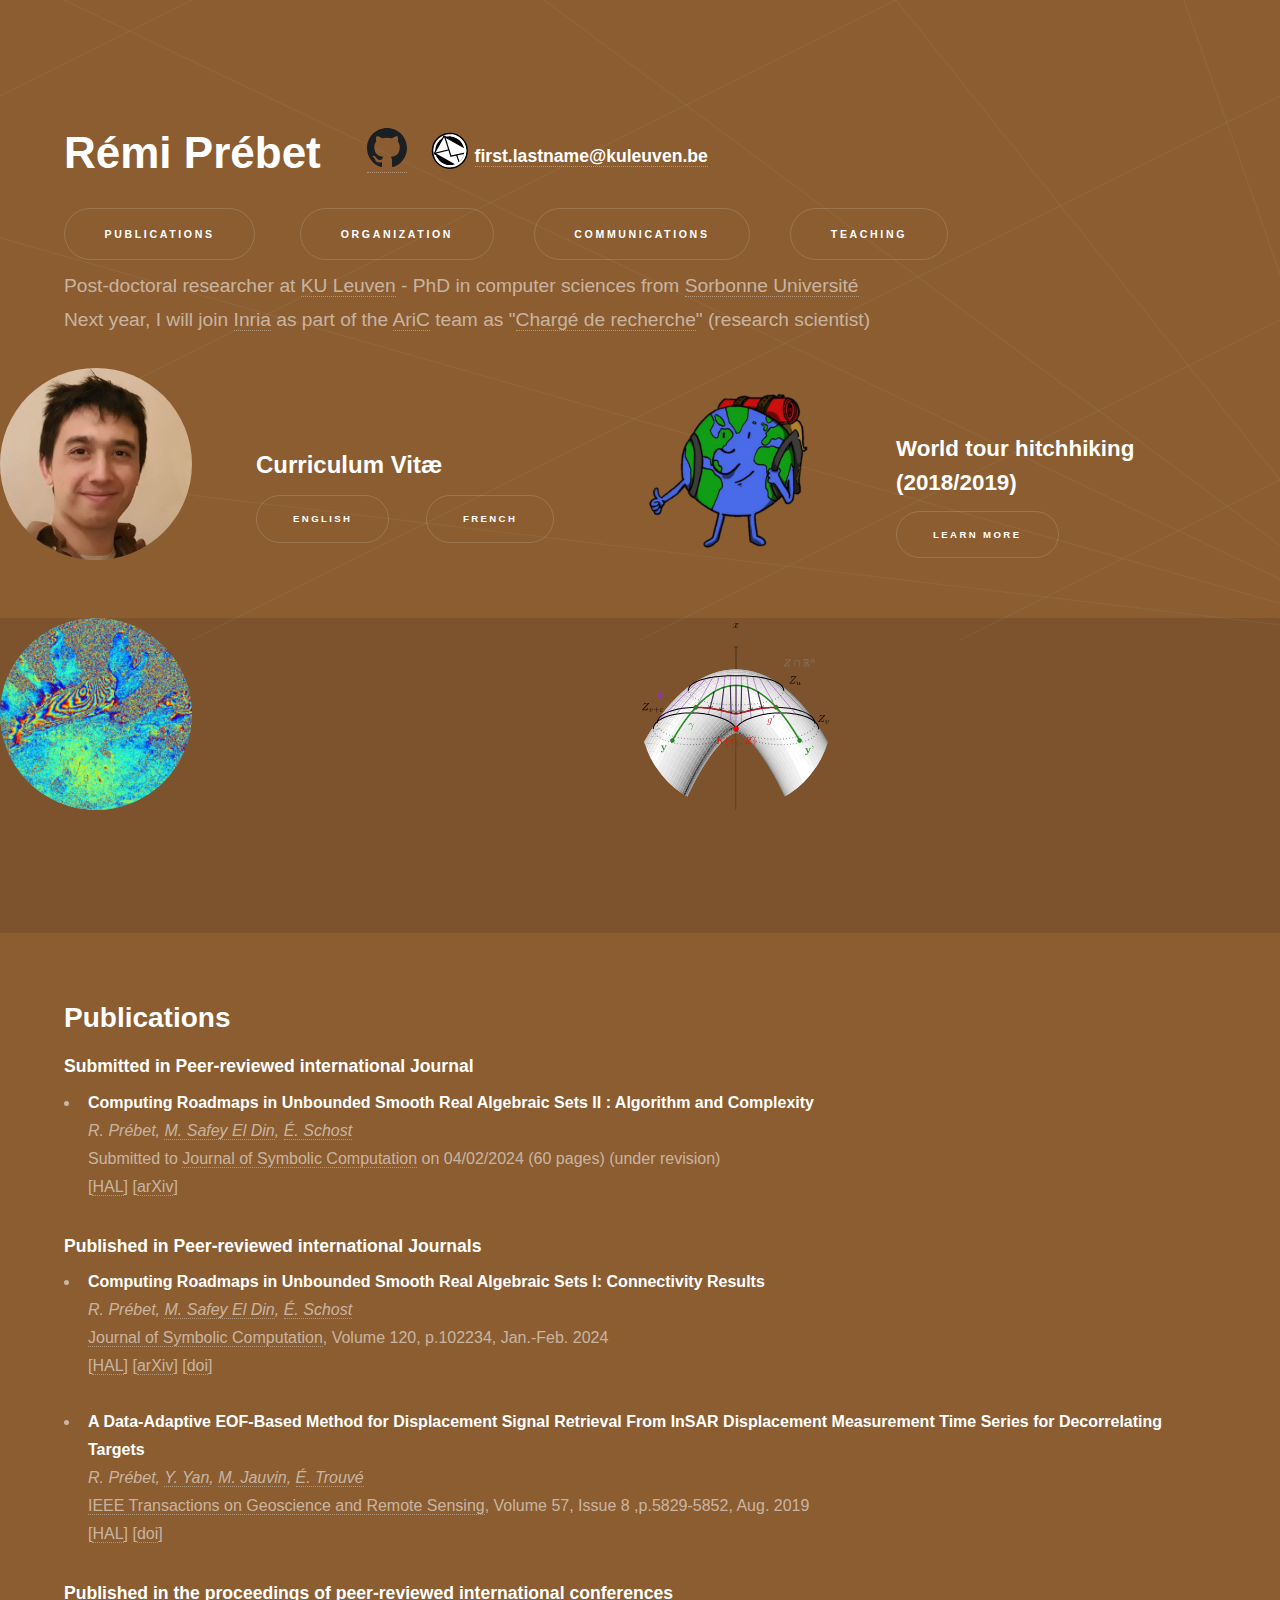
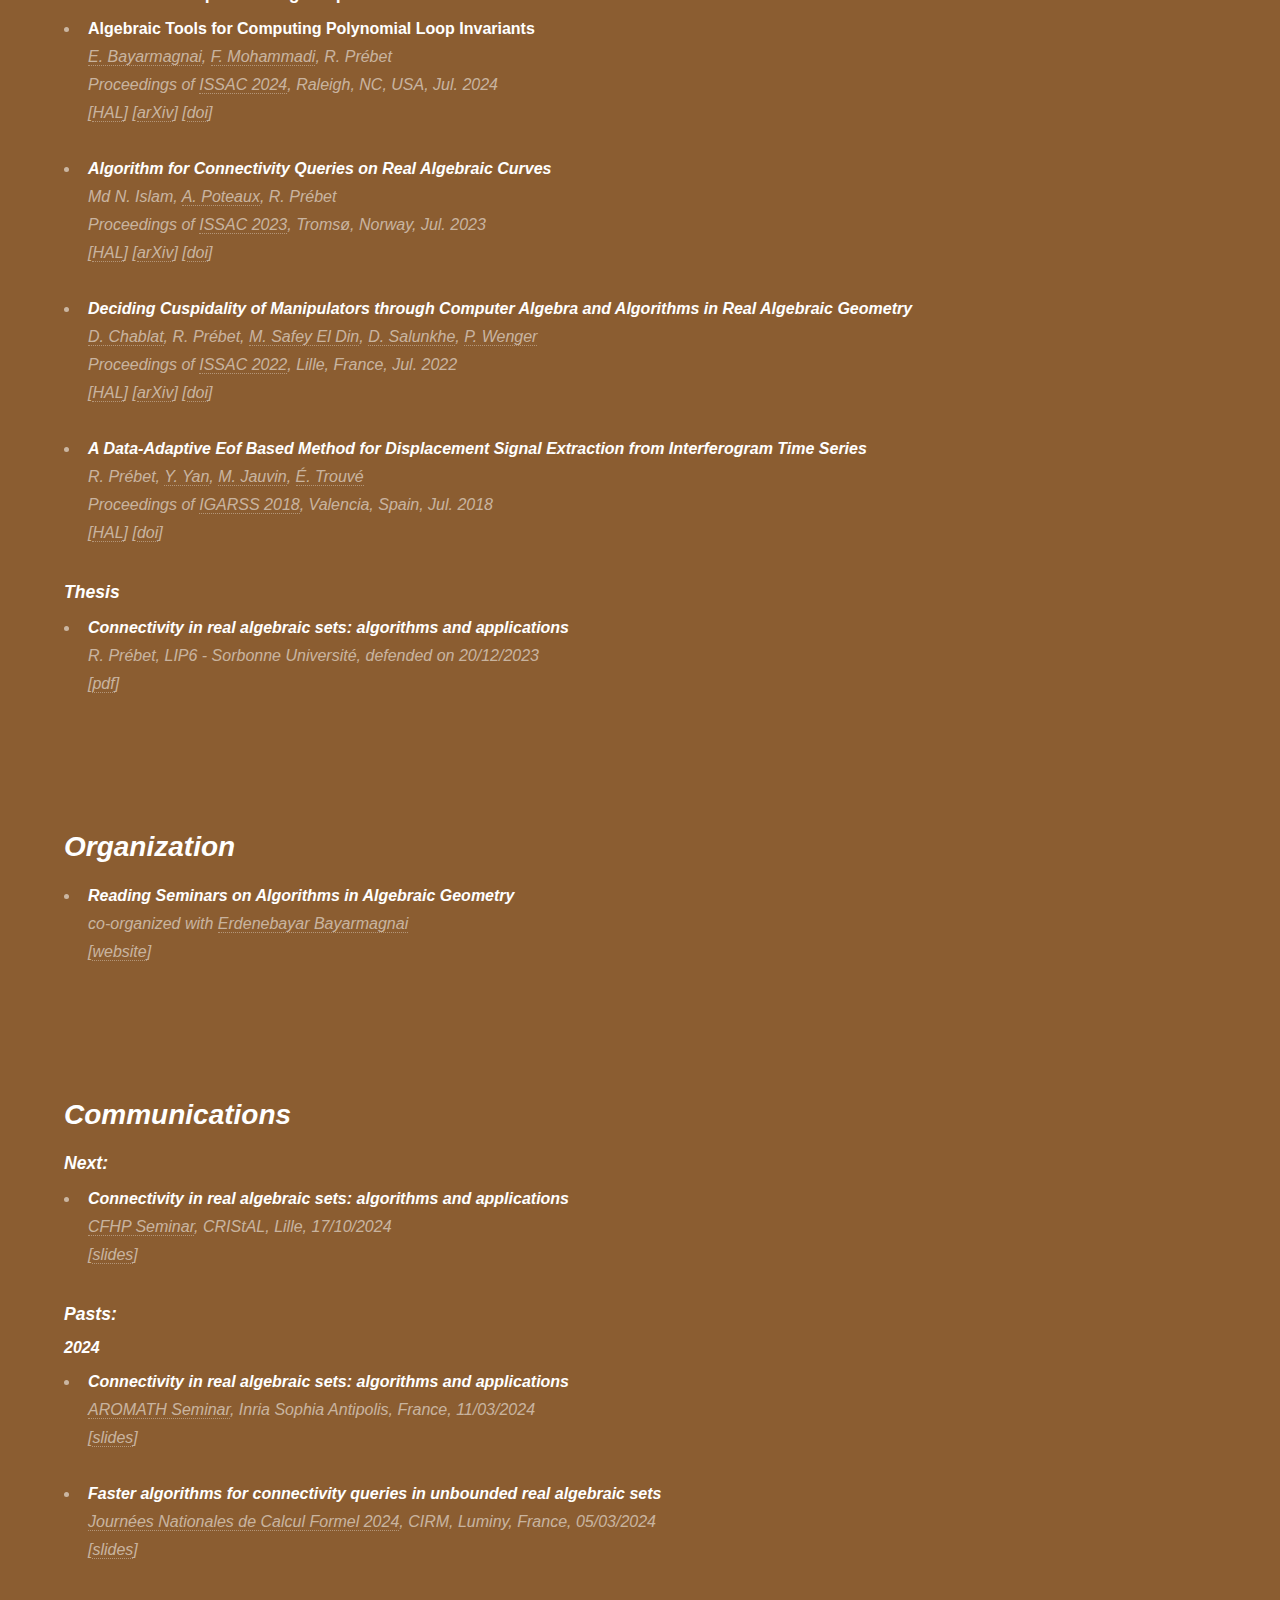
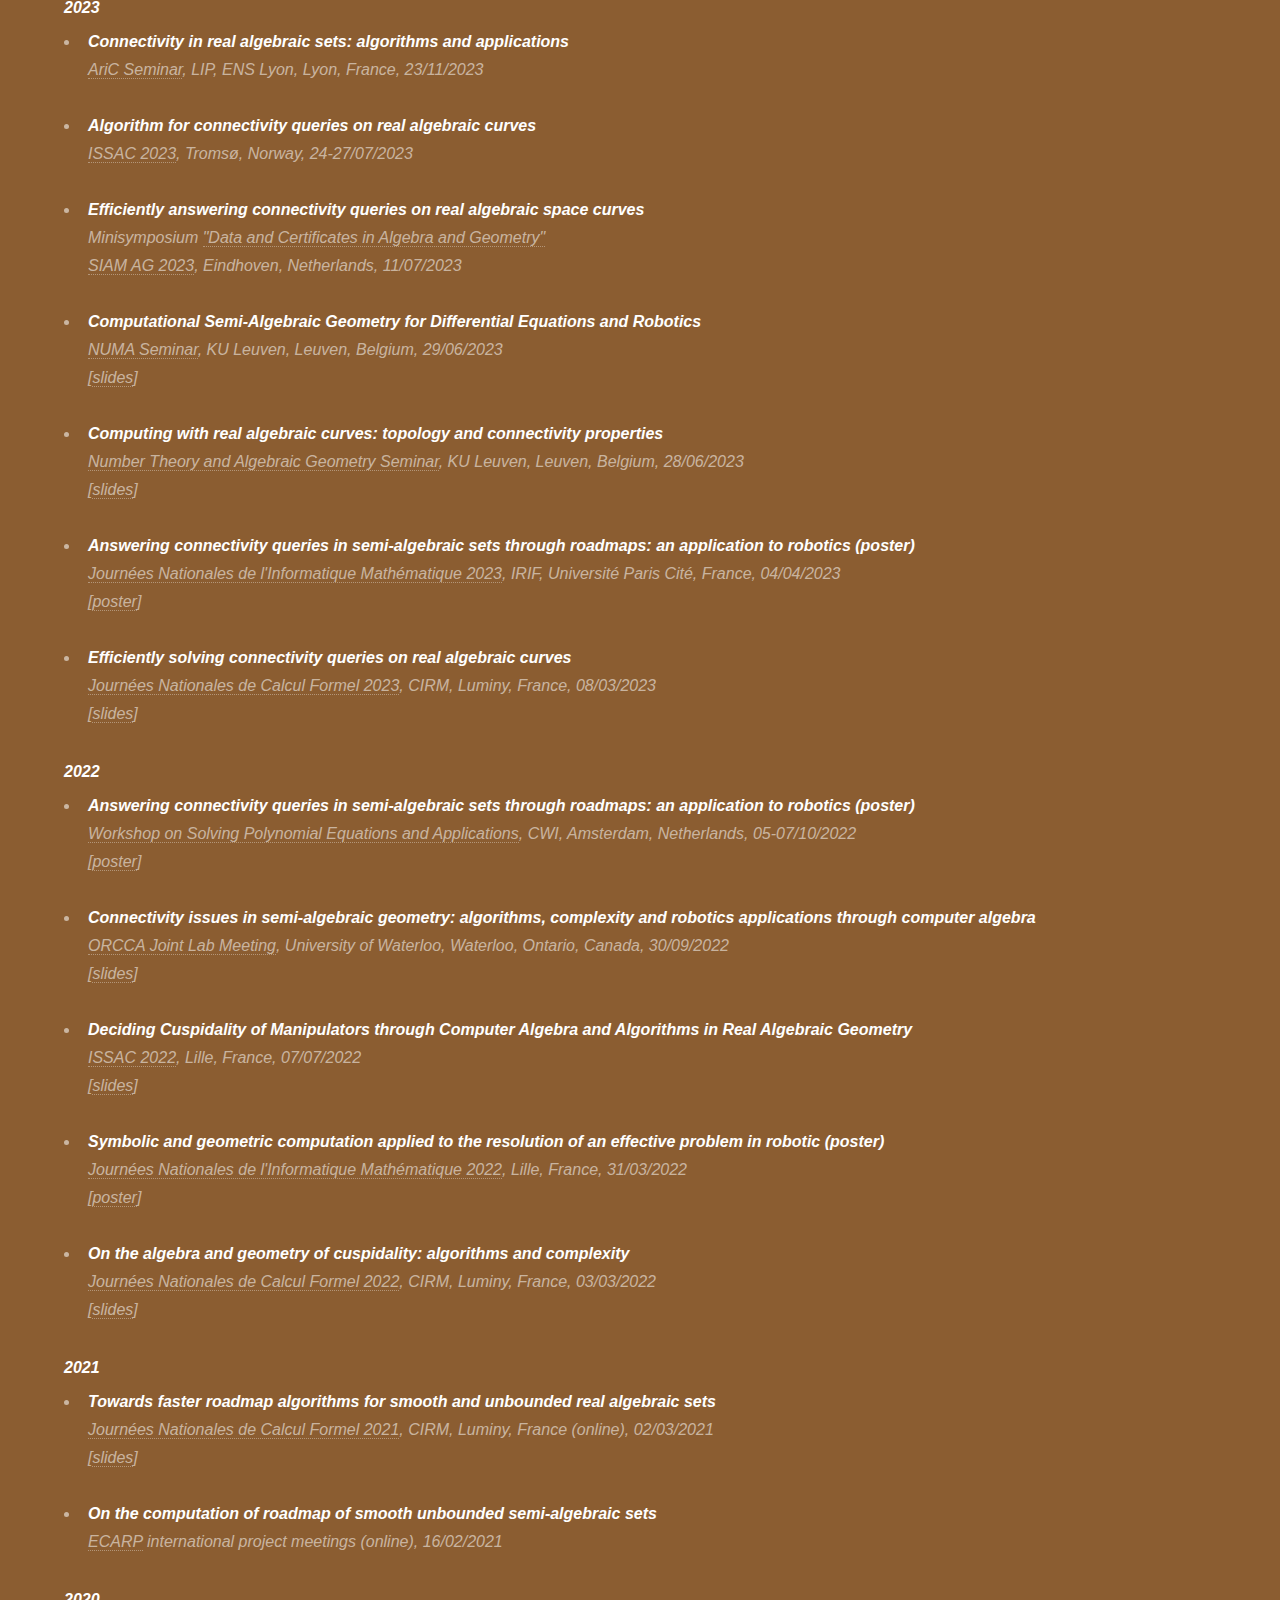
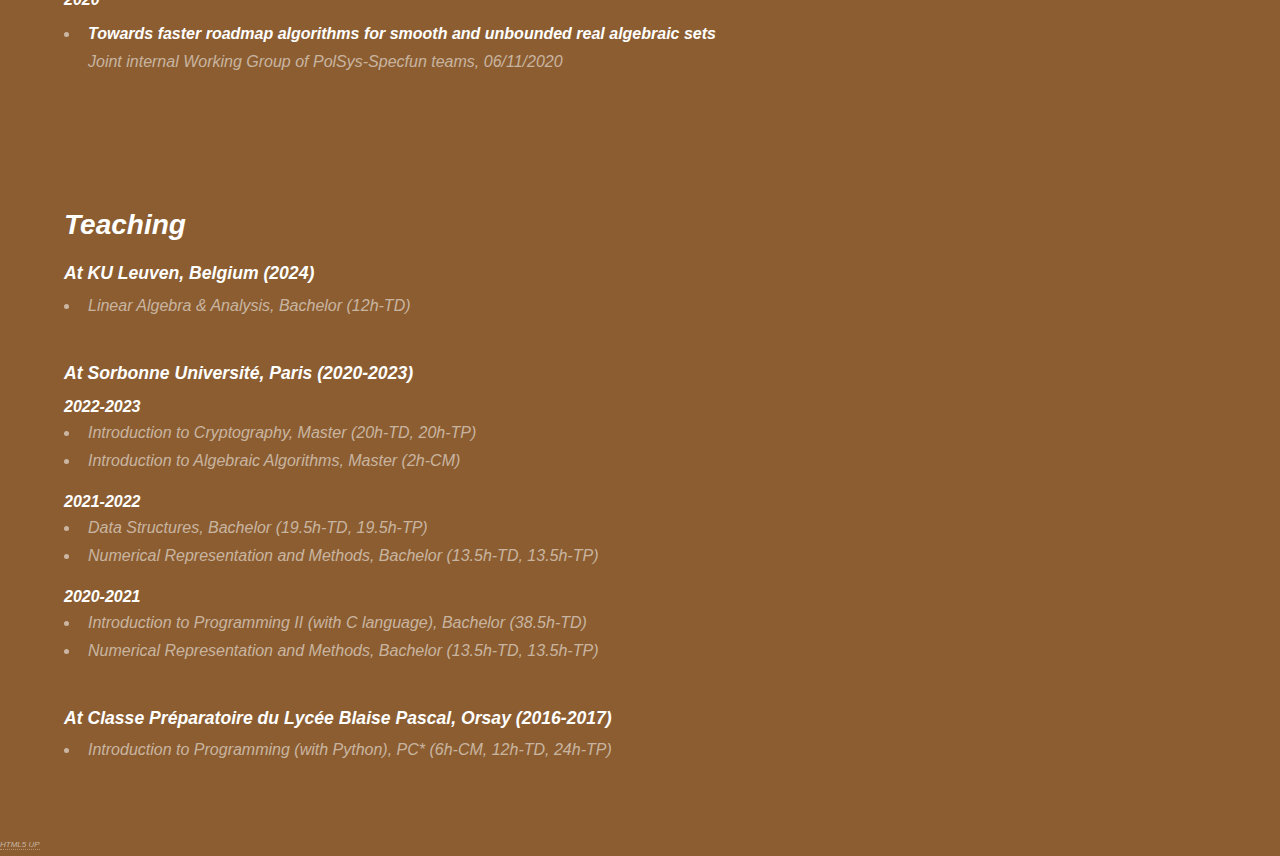
==== commit 665d8f24: "talk cfhp" ====
--- a/index.html
+++ b/index.html
@@ -226,16 +226,17 @@
 							<!--------- TALKS -------->
 					<section id="talks" class="wrapper fade-up">
 						<div class="inner" style="width:100%">
-							<h2>Communications</h2> 
-							<!--<h3>Next:</h3>
-							<ul>
-								<li><b>Algebraic Tools for Computing Polynomial Loop Invariants</b><br>
-									<a href="https://issac-conference.org/2024/">ISSAC 2024</a>,
-									Raleigh, NC, USA, 16-19/07/2024<br>
+							<h2>Communications</h2>
+							<h3>Next:</h3>
+							<ul>
+								<li><b>Connectivity in real algebraic sets: algorithms and applications</b><br>
+									<a href="https://cfhp.univ-lille.fr/talks">CFHP Seminar</a>,
+									CRIStAL, Lille, 17/10/2024<br>
+									[<a href="ressources/slides/CFHP.pdf">slides</a>]
 								</li>
 							</ul>
 							<h3>Pasts:</h3>
-							-->
+							
 							<h4>2024</h4>
 							<ul>
 							<li><b>Connectivity in real algebraic sets: algorithms and applications</b><br>
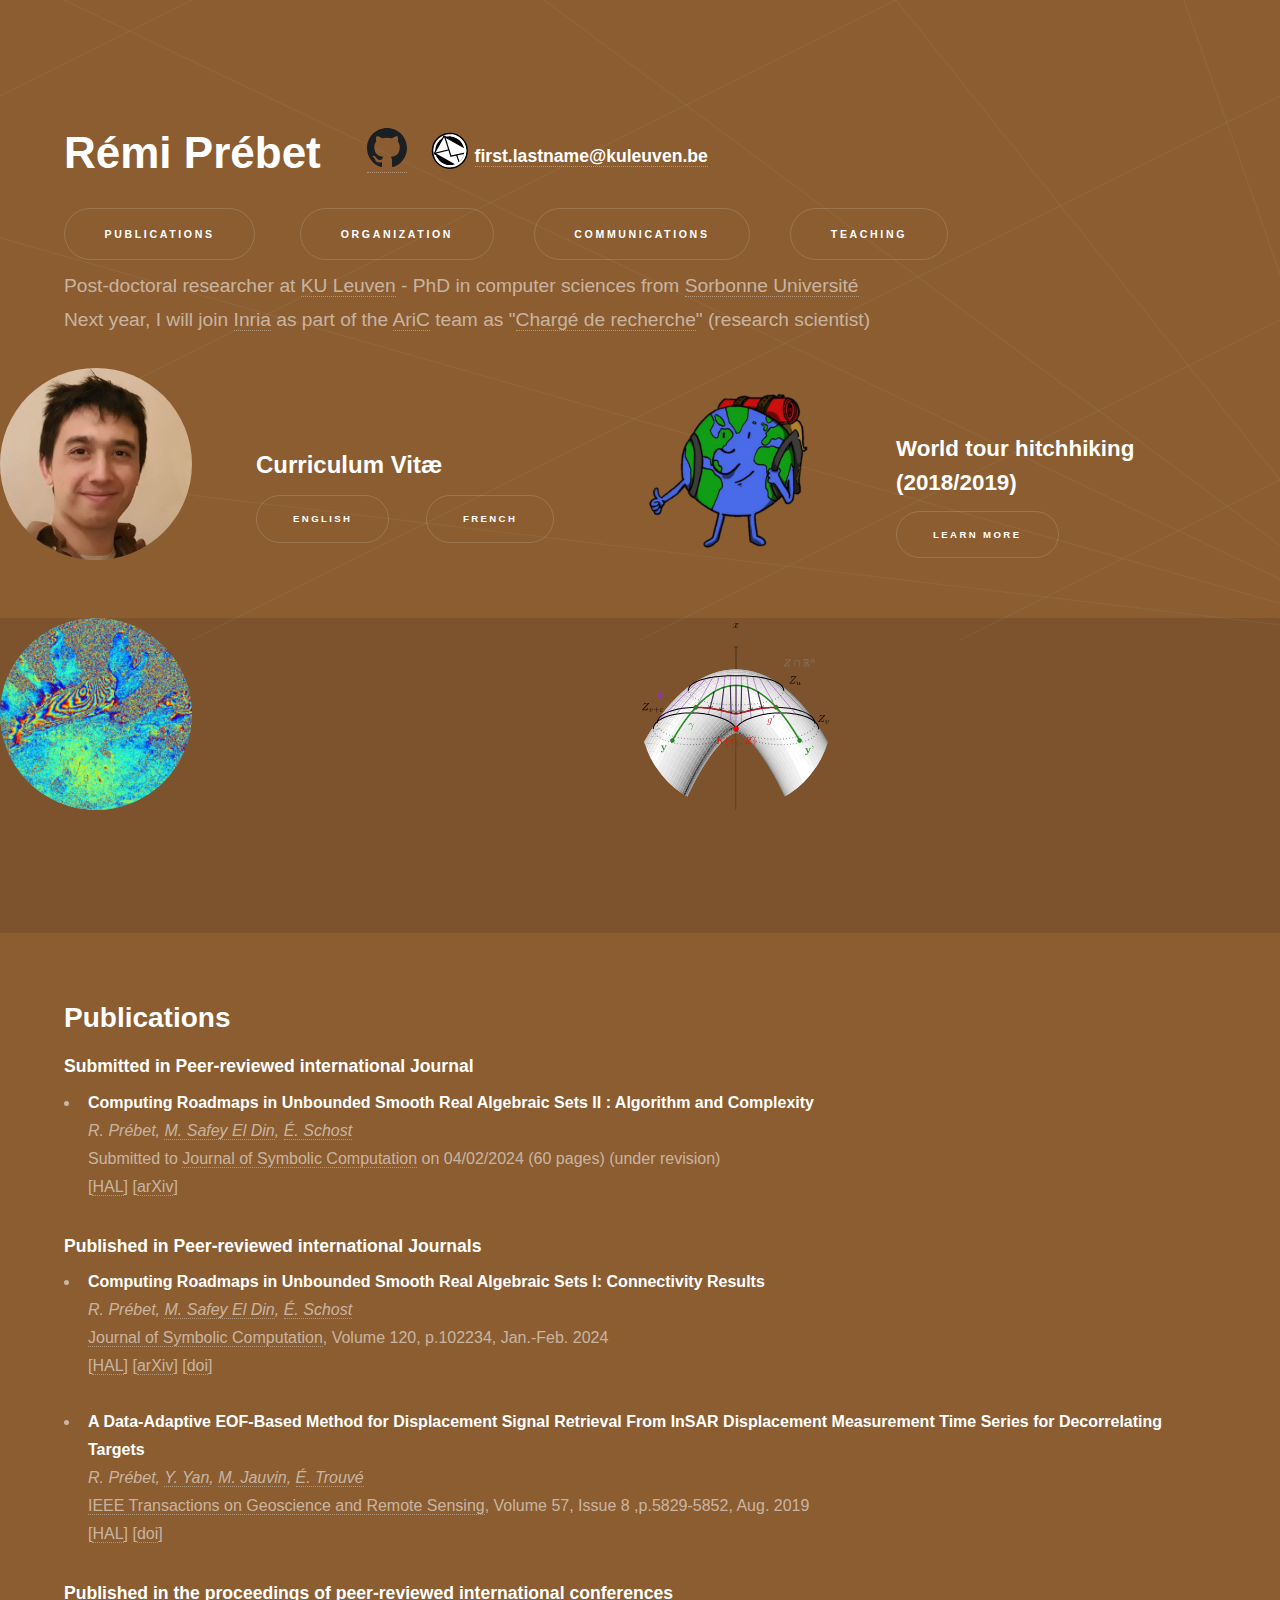
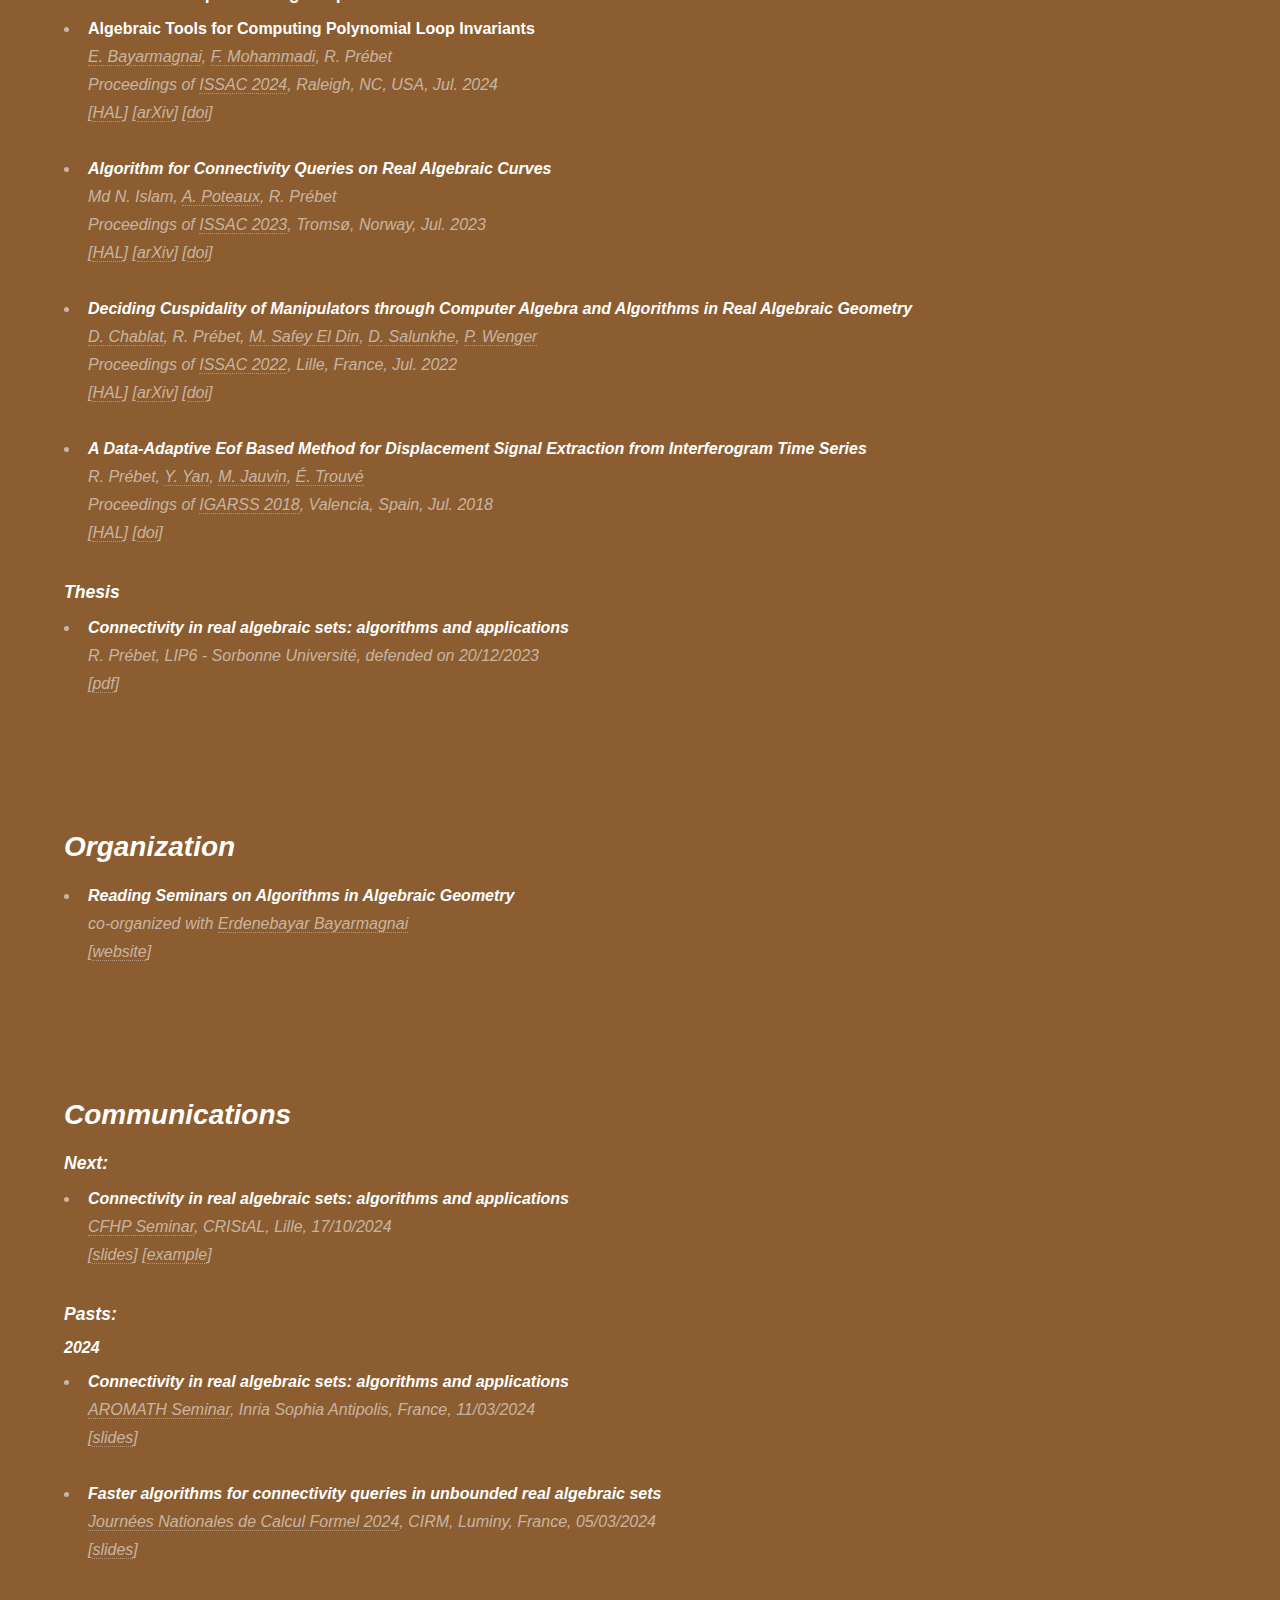
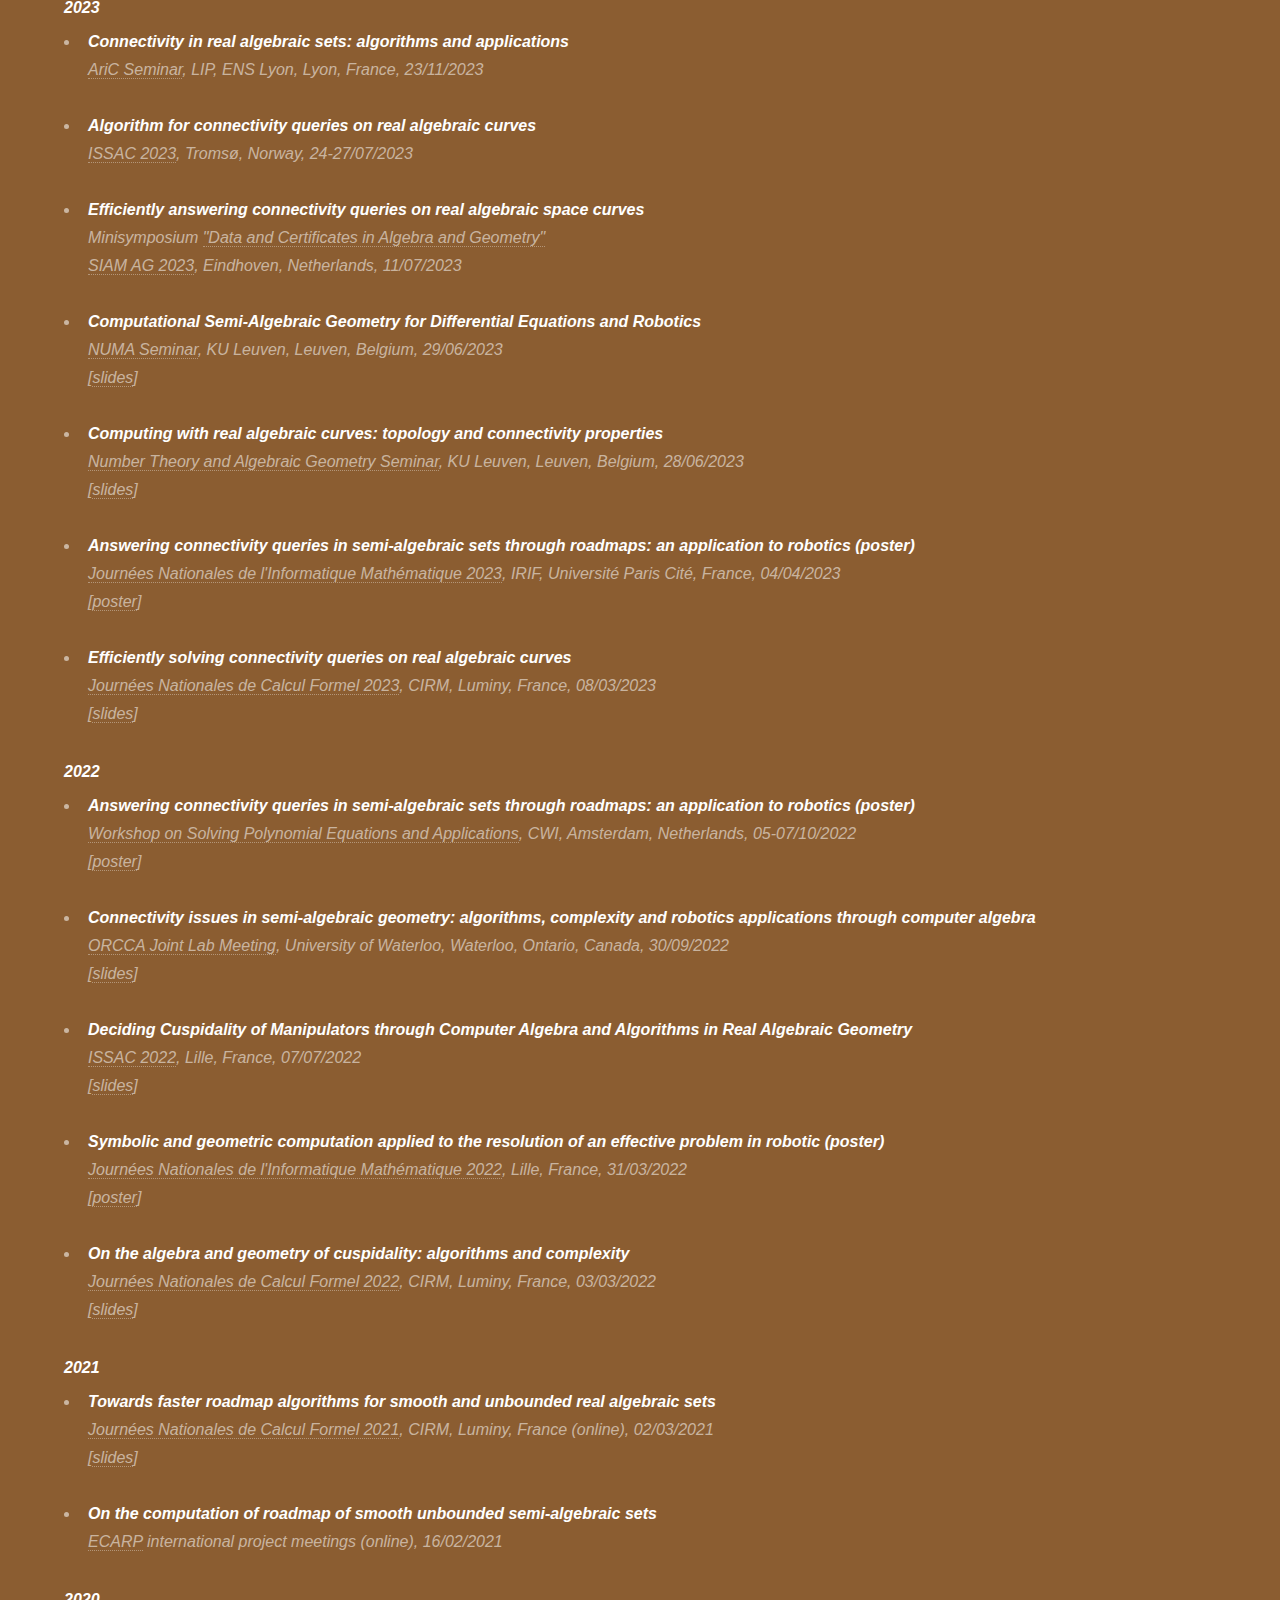
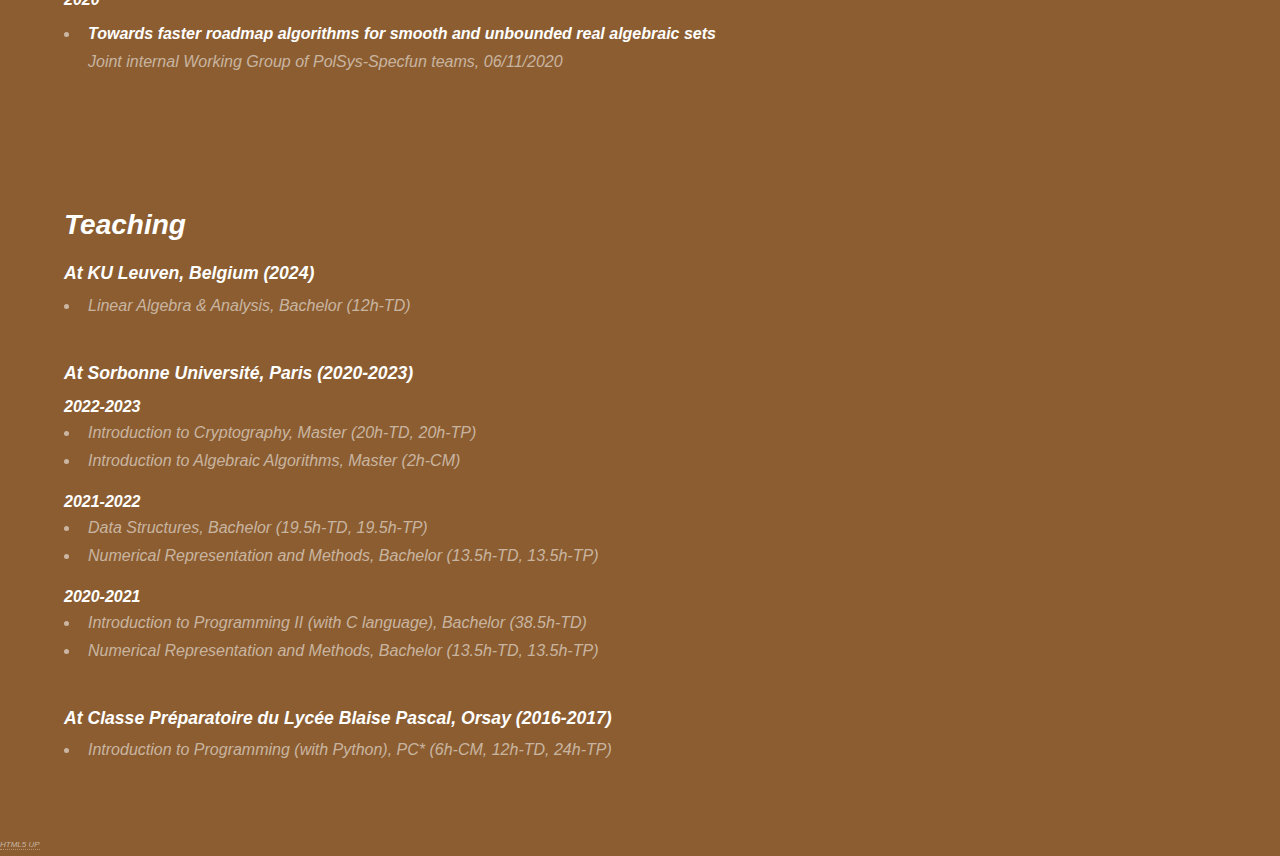
==== commit 0d0798a9: "ex talk" ====
--- a/index.html
+++ b/index.html
@@ -232,7 +232,7 @@
 								<li><b>Connectivity in real algebraic sets: algorithms and applications</b><br>
 									<a href="https://cfhp.univ-lille.fr/talks">CFHP Seminar</a>,
 									CRIStAL, Lille, 17/10/2024<br>
-									[<a href="ressources/slides/CFHP.pdf">slides</a>]
+									[<a href="ressources/slides/CFHP.pdf">slides</a>] [<a href="cristal.html">example</a>]
 								</li>
 							</ul>
 							<h3>Pasts:</h3>
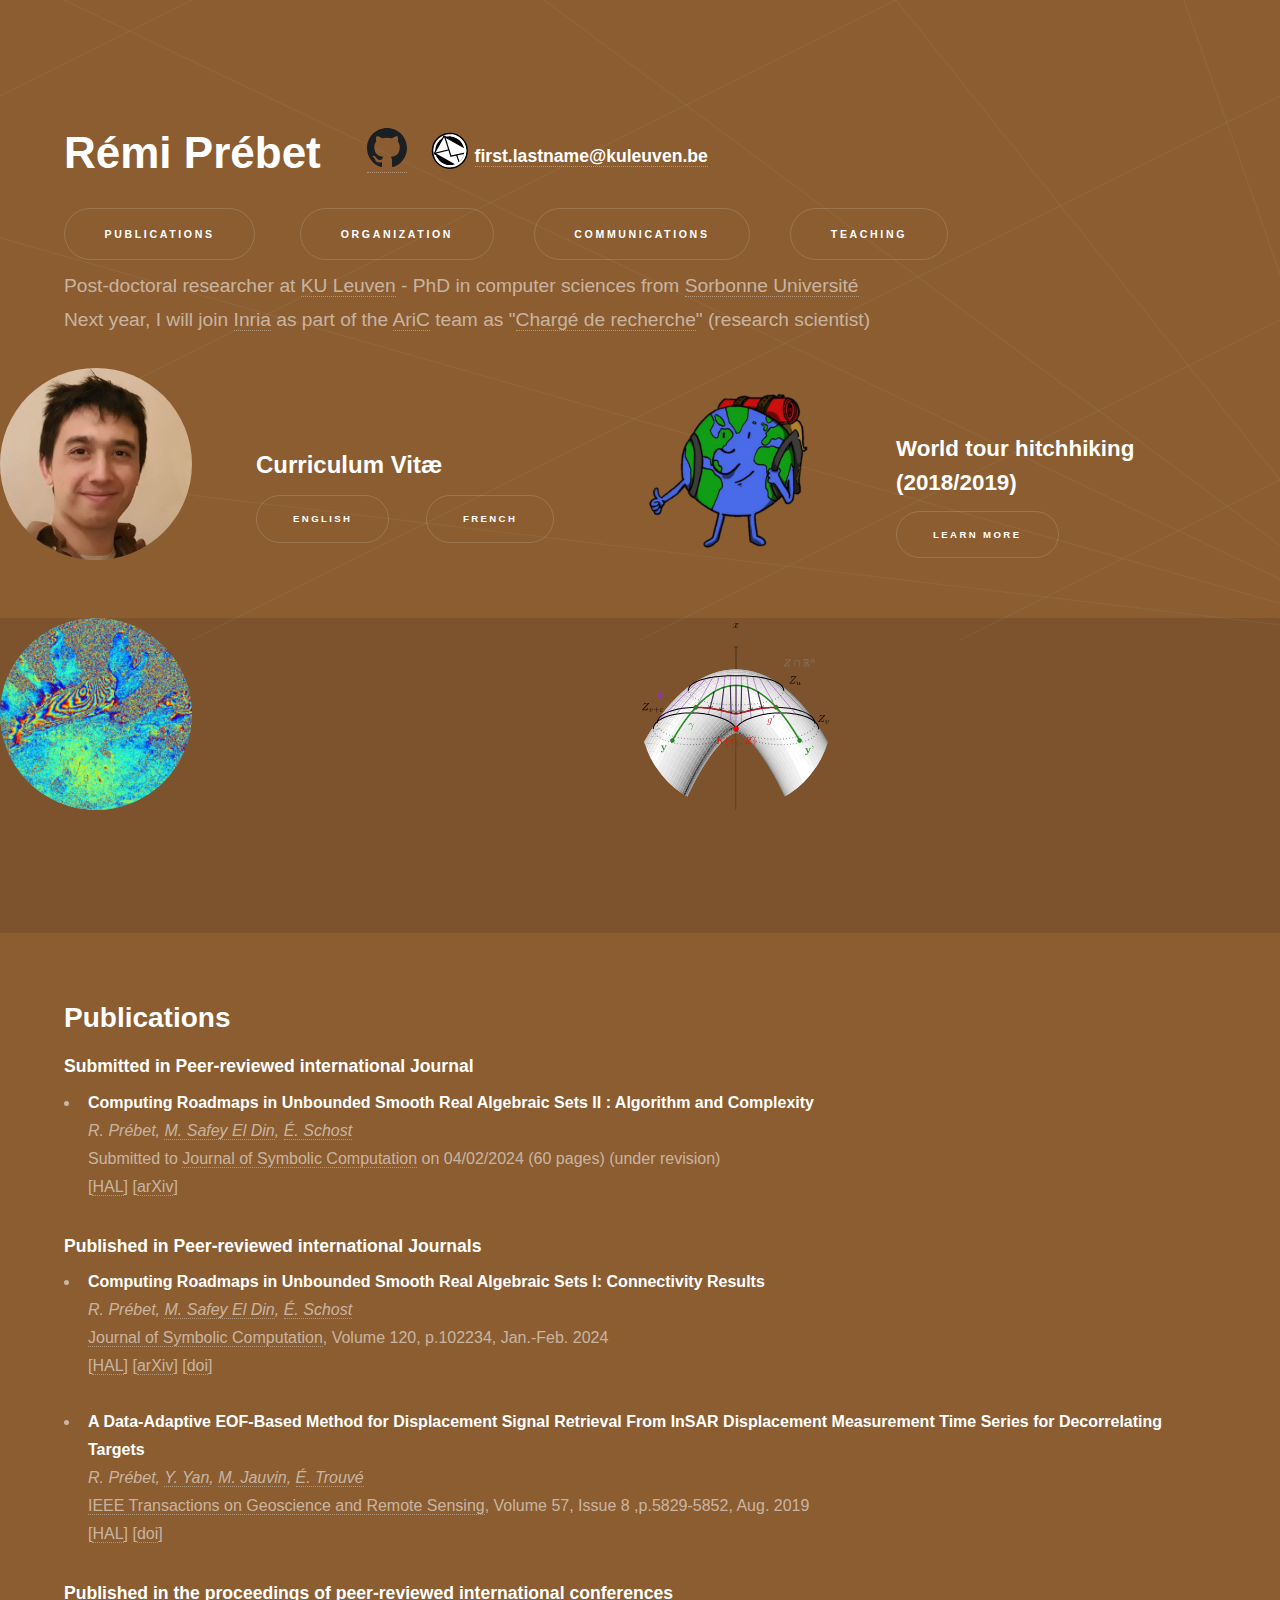
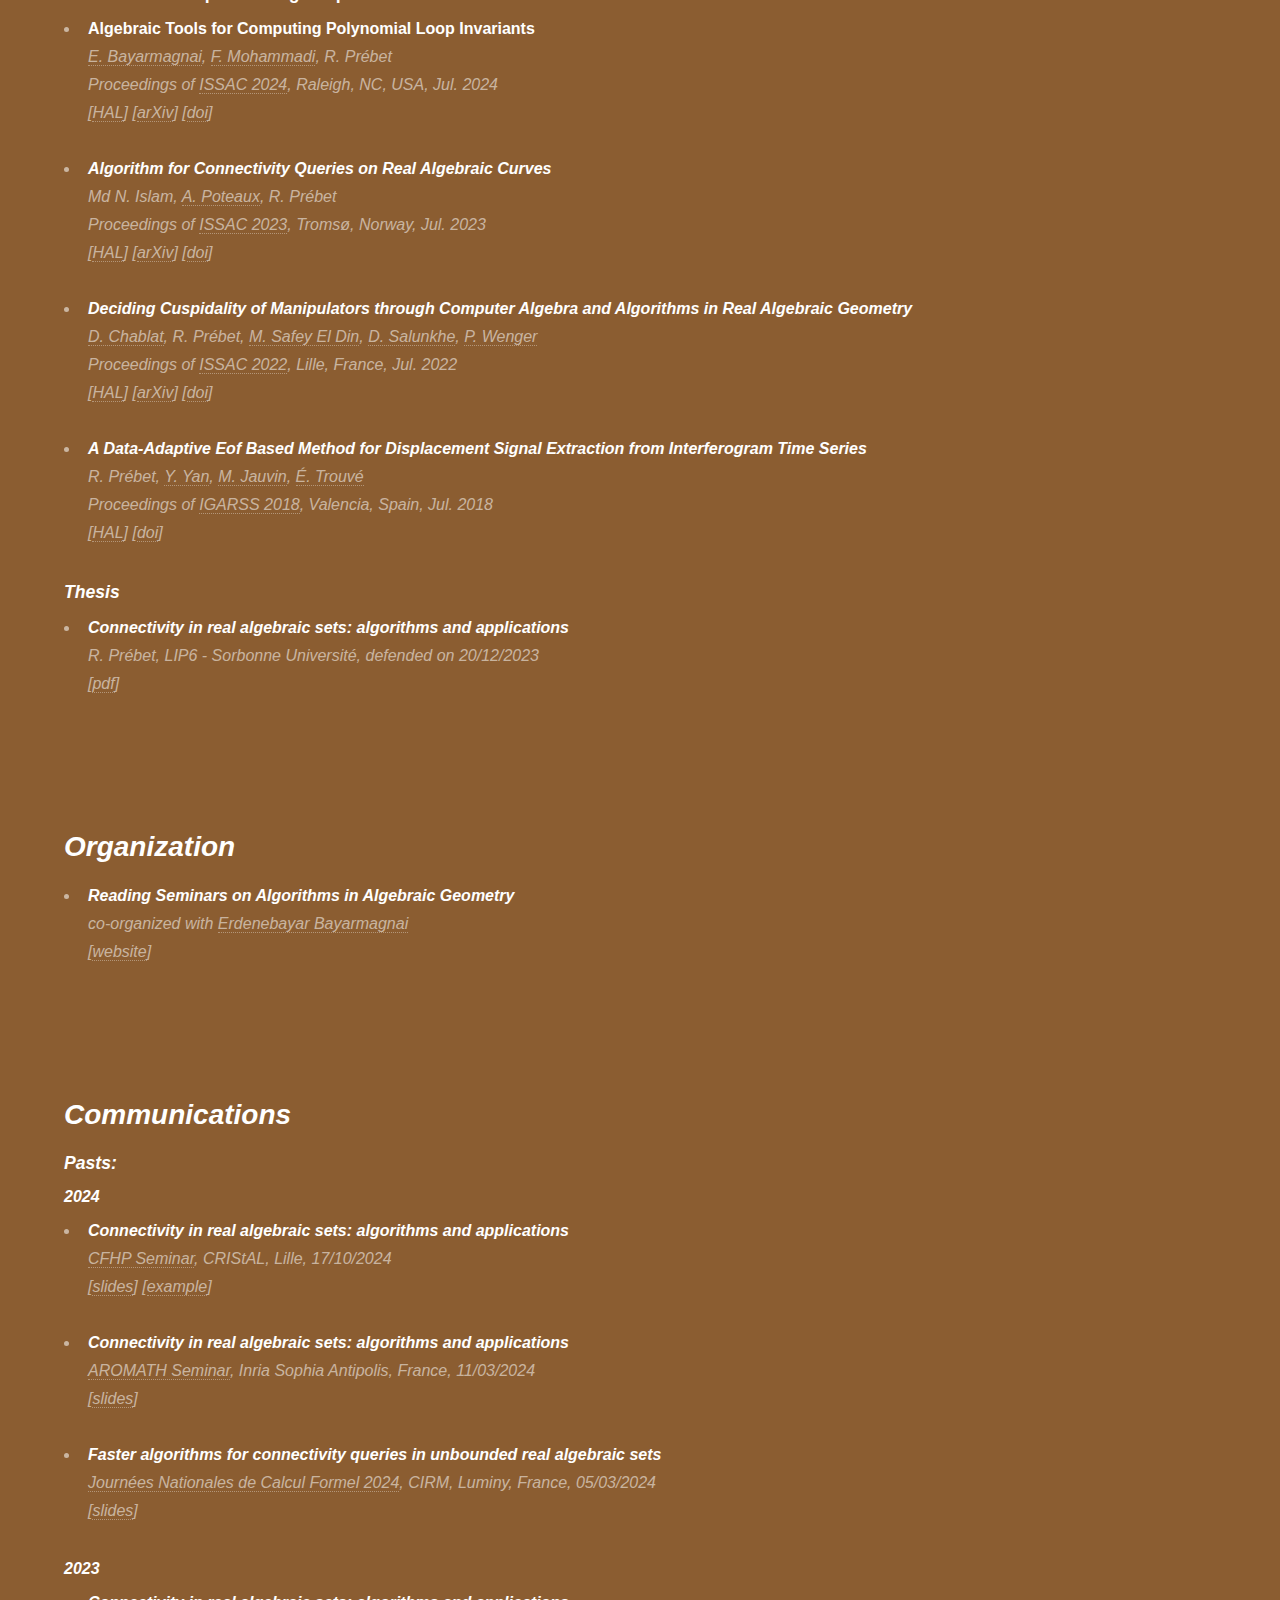
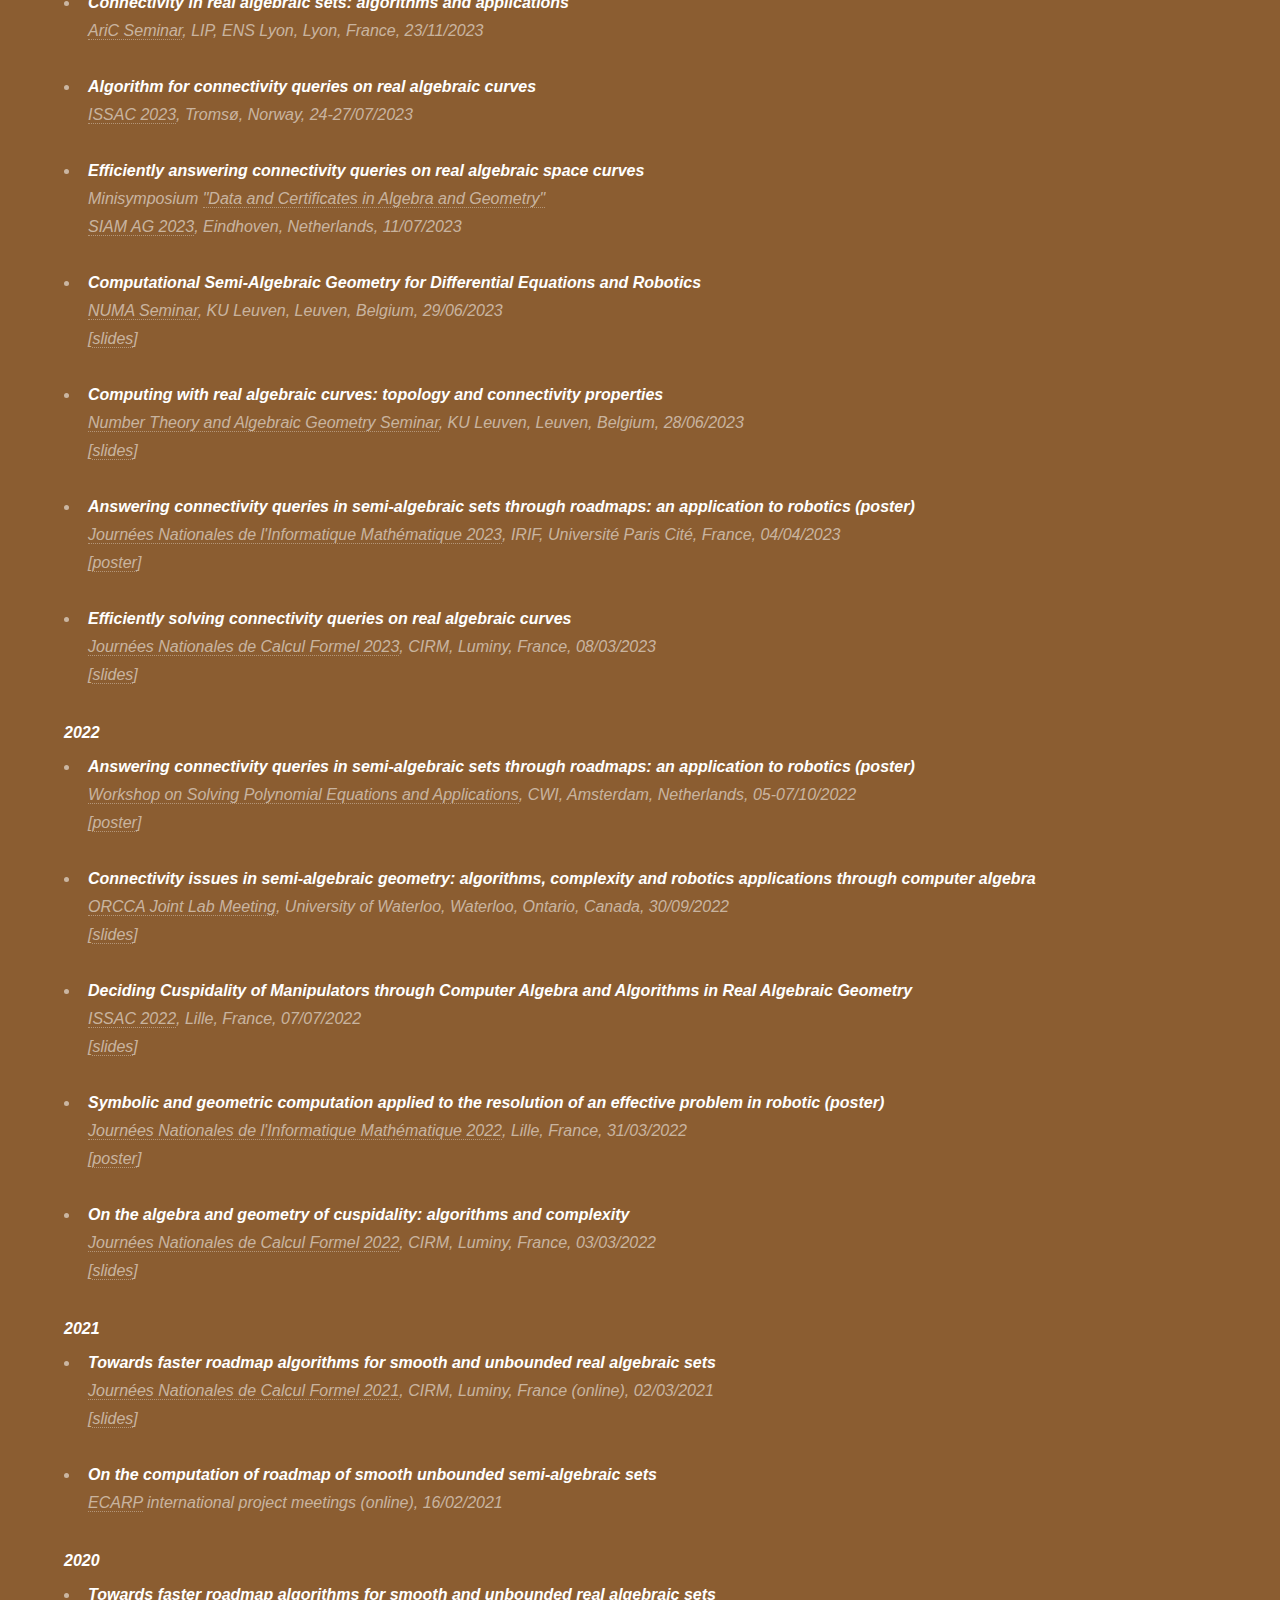
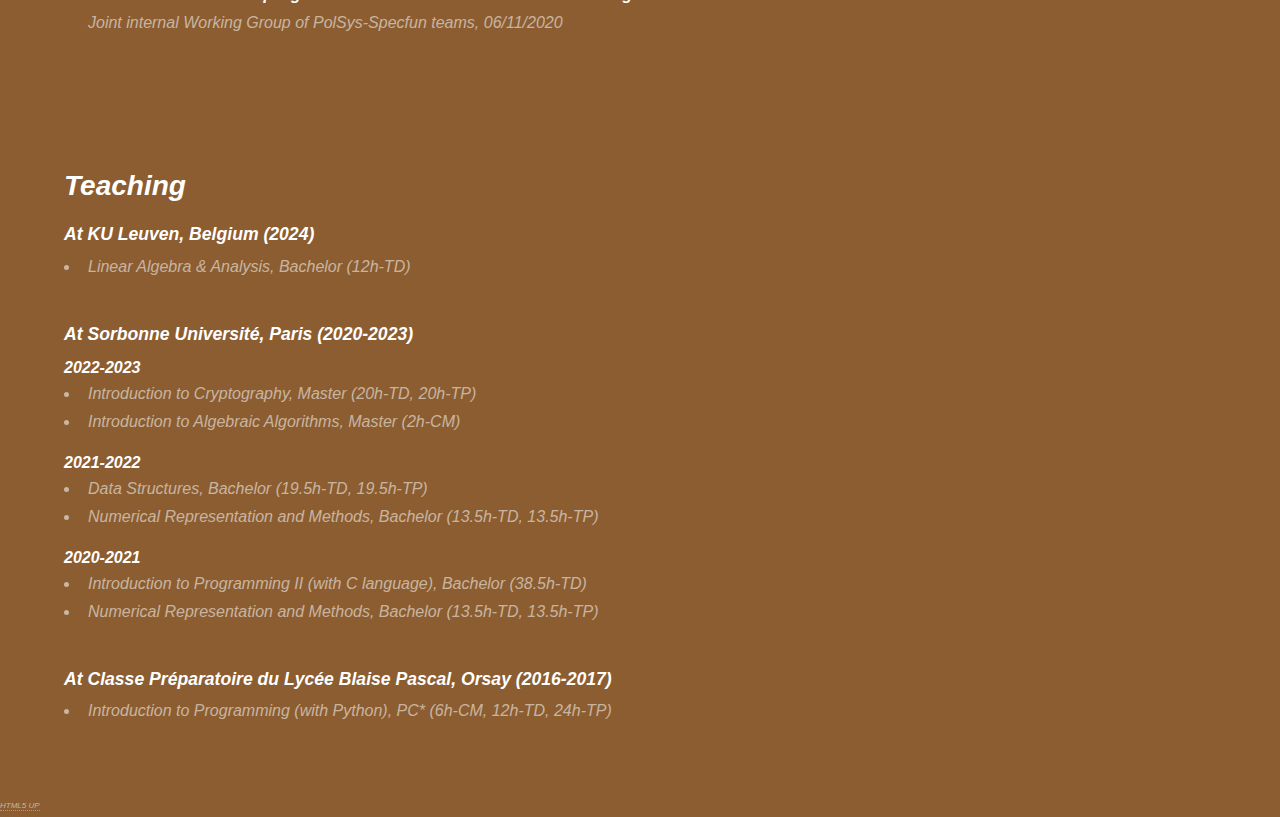
==== commit 0f7c006c: "maj excurves + slides" ====
--- a/index.html
+++ b/index.html
@@ -126,7 +126,7 @@
 							<!------ WORK IN PROGRESS ----->
 							<!--<h2>Work in Progress</h2>
 							<ul>
-							</ul>-->						
+							</ul>-->
 							<!--------- PREPRINTS -------->
 							<h3>Submitted in Peer-reviewed international Journal</h3>
 							<ul>
@@ -227,25 +227,25 @@
 					<section id="talks" class="wrapper fade-up">
 						<div class="inner" style="width:100%">
 							<h2>Communications</h2>
-							<h3>Next:</h3>
-							<ul>
-								<li><b>Connectivity in real algebraic sets: algorithms and applications</b><br>
-									<a href="https://cfhp.univ-lille.fr/talks">CFHP Seminar</a>,
-									CRIStAL, Lille, 17/10/2024<br>
-									[<a href="ressources/slides/CFHP.pdf">slides</a>] [<a href="cristal.html">example</a>]
-								</li>
-							</ul>
+							<!--<h3>Next:</h3>
+							<ul>
+							</ul>-->
 							<h3>Pasts:</h3>
 							
 							<h4>2024</h4>
 							<ul>
+							<li><b>Connectivity in real algebraic sets: algorithms and applications</b><br>
+								<a href="https://cfhp.univ-lille.fr/talks">CFHP Seminar</a>,
+								CRIStAL, Lille, 17/10/2024<br>
+								[<a href="https://nuage.lip6.fr/s/GNDaNMGna8FZXag">slides</a>] [<a href="excurves.html">example</a>]
+							</li><br>
 							<li><b>Connectivity in real algebraic sets: algorithms and applications</b><br>
 									<a href="https://team.inria.fr/aromath/seminars/">AROMATH Seminar</a>, Inria Sophia Antipolis, France, 11/03/2024<br>
-							[<a href="ressources/slides/AROMATH.pdf">slides</a>]
+							[<a href="https://nuage.lip6.fr/s/kZFWMDGTwyy27eJ">slides</a>]
 							</li><br>
 							<li><b>Faster algorithms for connectivity queries in unbounded real algebraic sets</b><br>
 							<a href="https://conferences.cirm-math.fr/3047.html">Journées Nationales de Calcul Formel 2024</a>, CIRM, Luminy, France, 05/03/2024<br>
-							[<a href="ressources/slides/JNCF24.pdf">slides</a>]
+							[<a href="https://nuage.lip6.fr/s/MwqfcxbRMan7bF5">slides</a>]
 							</li>
 							</ul>
 							<h4>2023</h4>
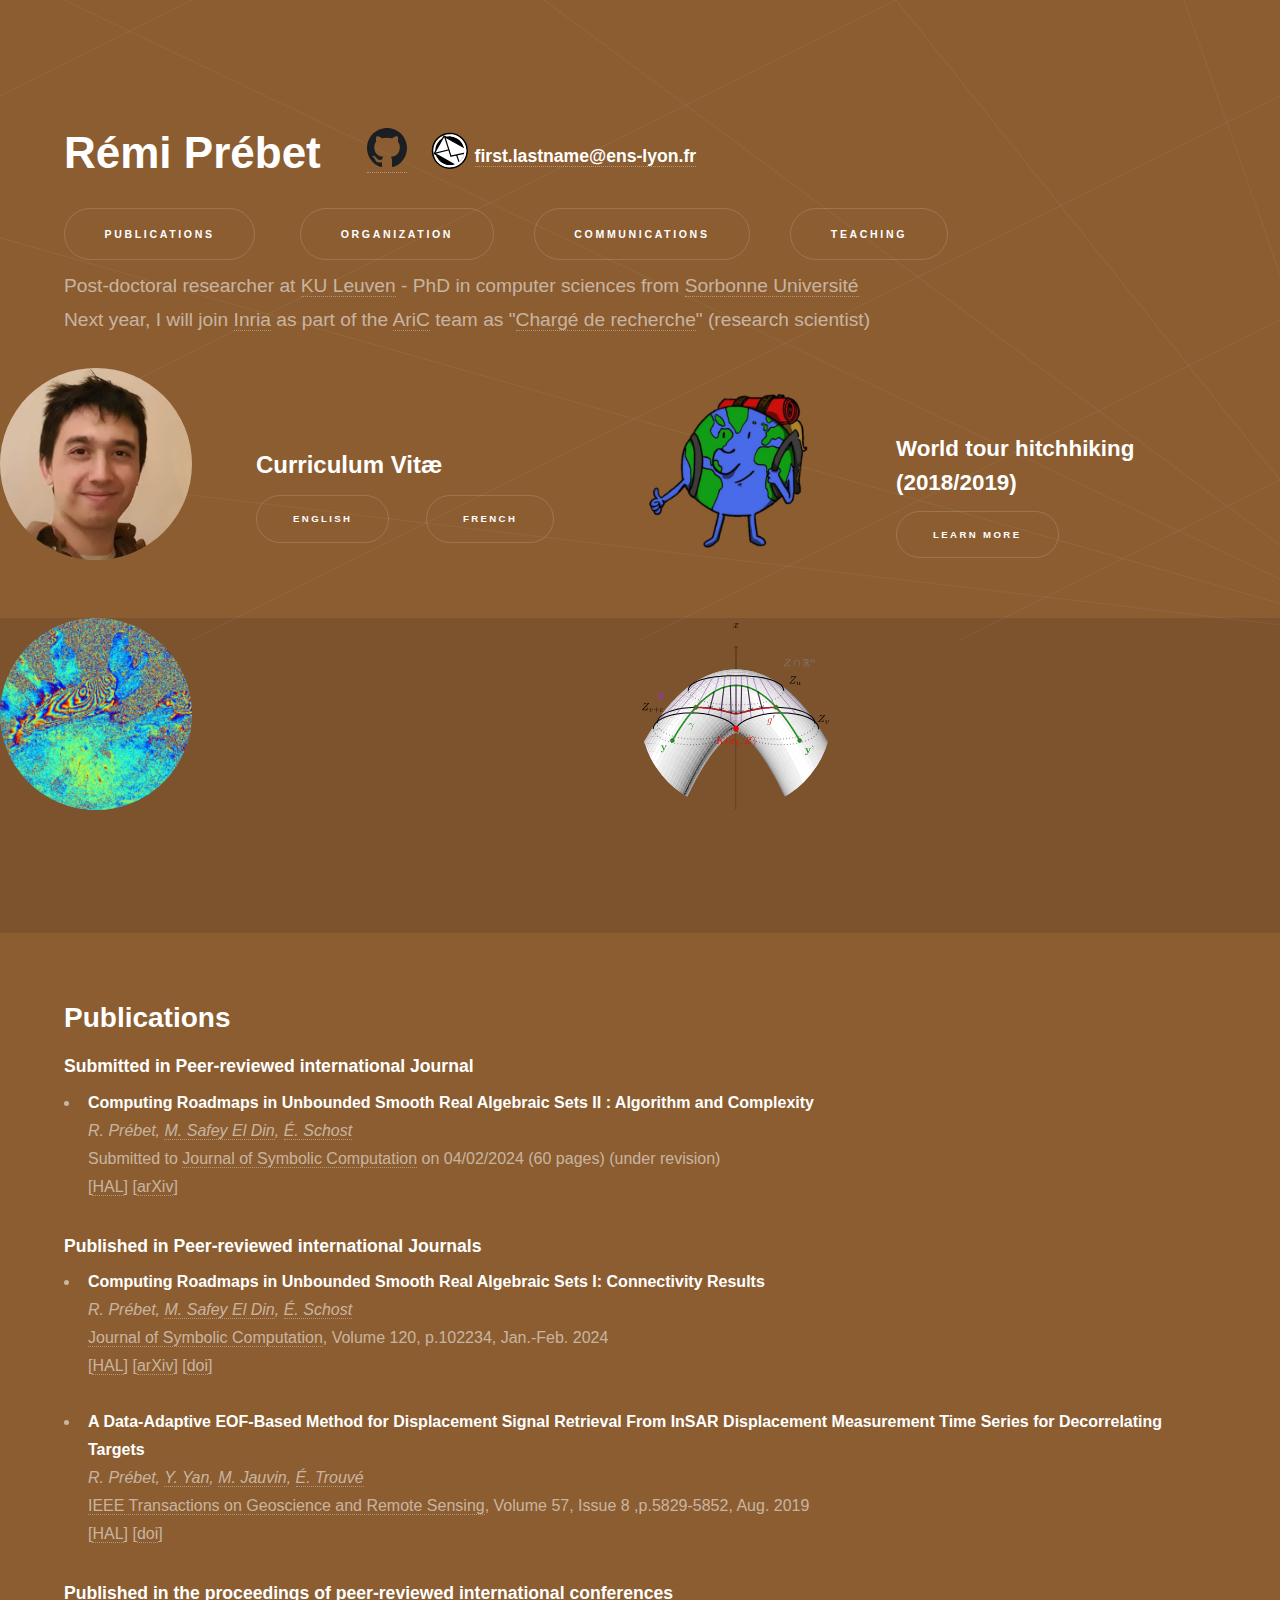
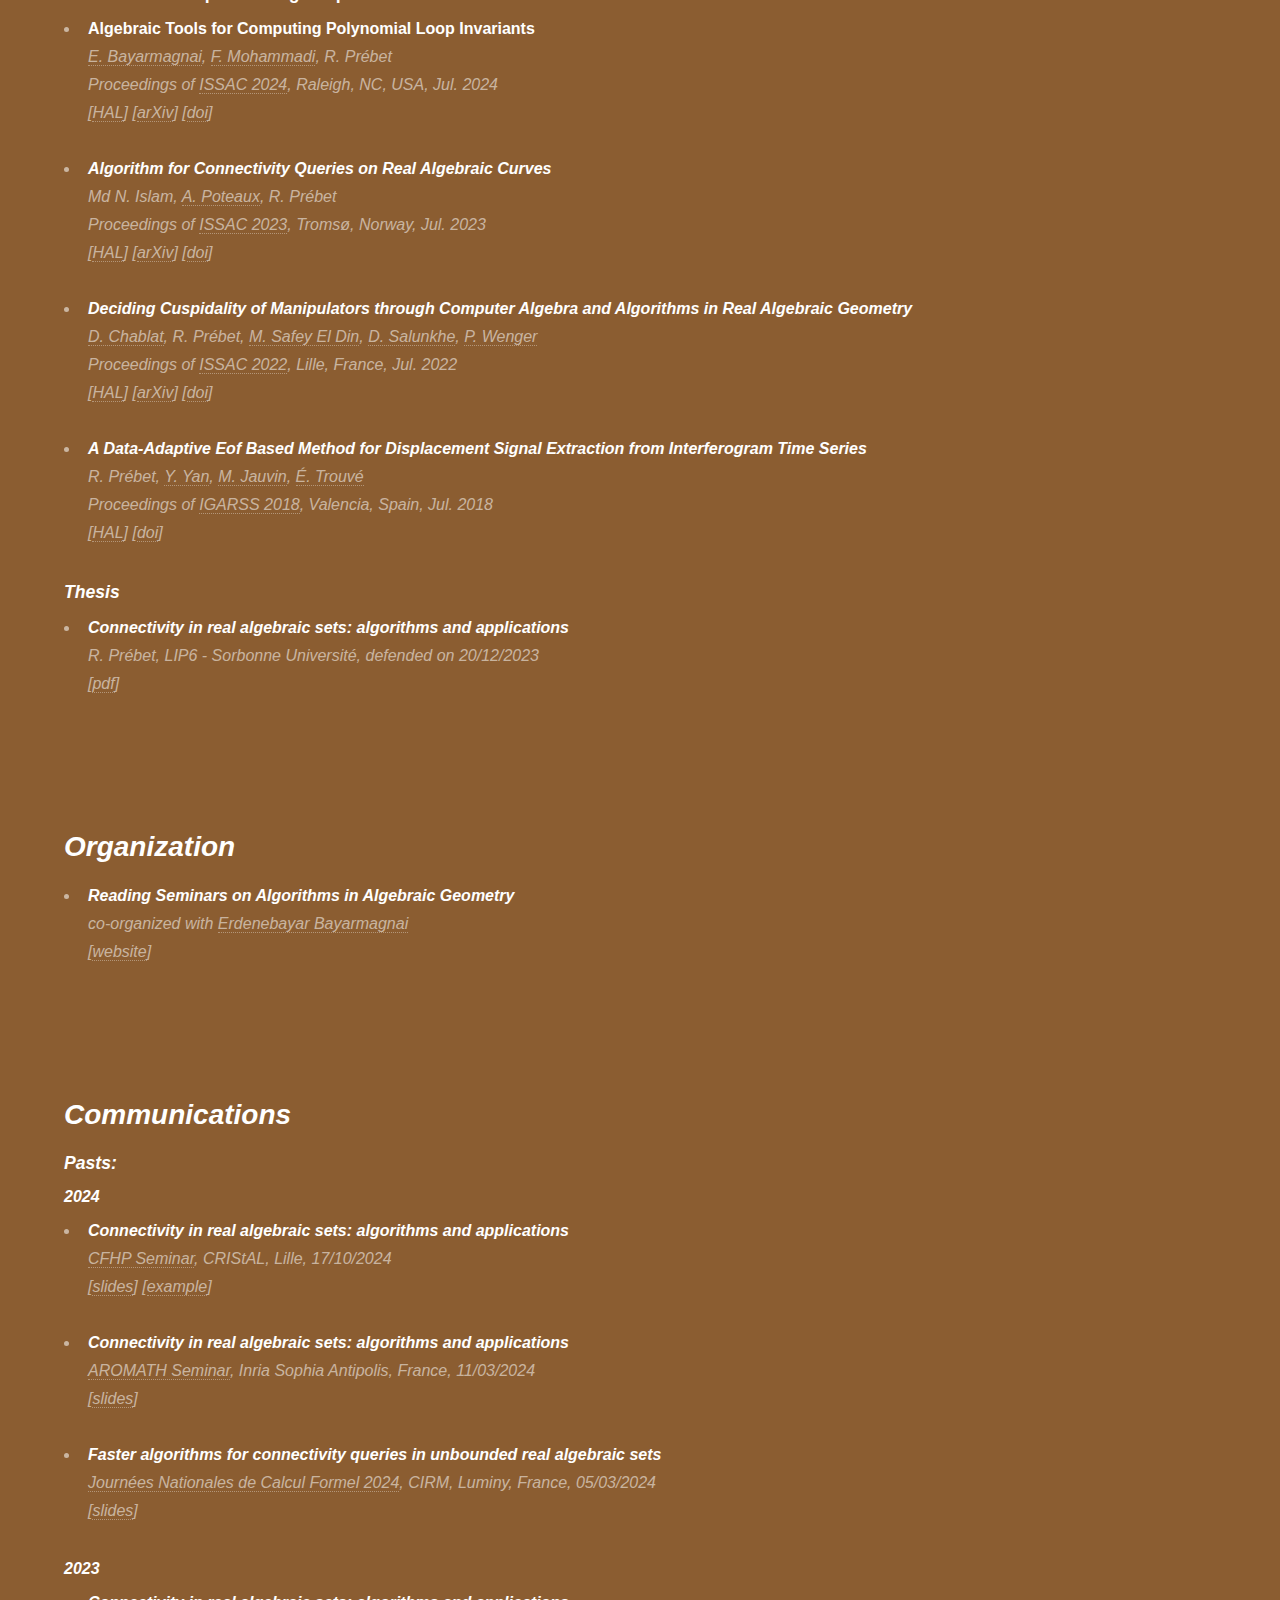
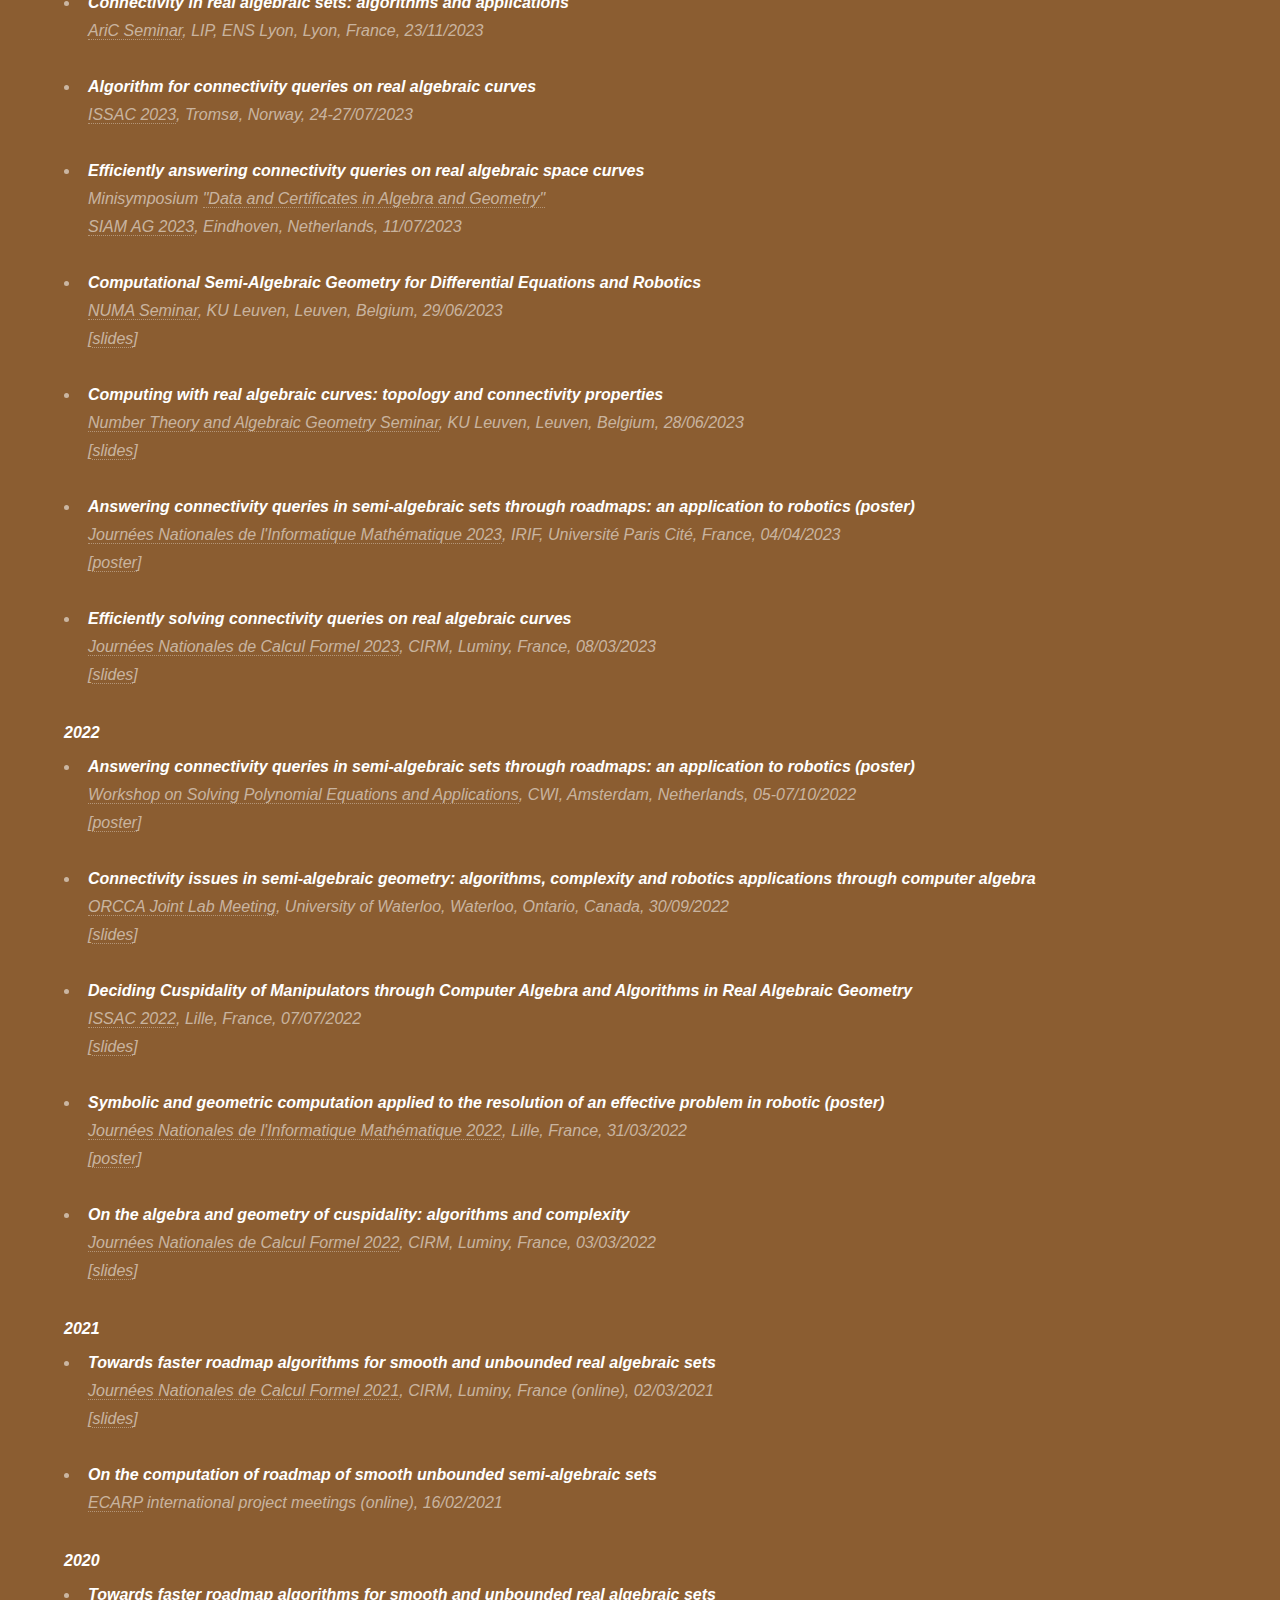
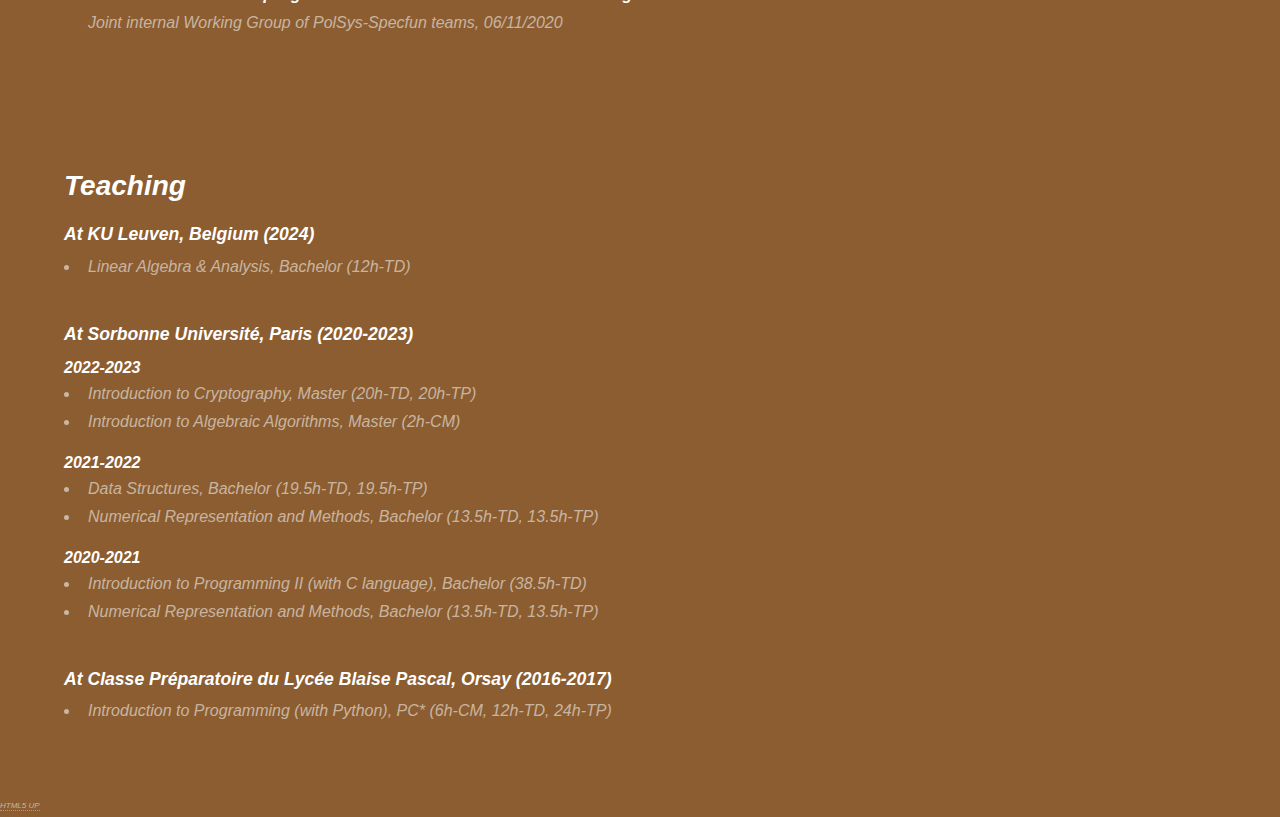
==== commit 31f6fc3d: "change email" ====
--- a/index.html
+++ b/index.html
@@ -61,7 +61,7 @@
 							<span style="font-size:40%">
 							<a href="https://github.com/rprebet"><img src="images/github.svg" style="width:40px" alt="Github: "></a>&emsp;
 							<img src="images/email.svg" style="width:40px; position: relative; top: 3px;" alt="Email: "> 
-								<a href="mailto:remi.prebet@kuleuven.be" style="position: relative; top: -6px;">first.lastname@kuleuven.be</a> &emsp;
+								<a href="mailto:remi.prebet@ens-lyon.fr" style="position: relative; top: -6px;">first.lastname@ens-lyon.fr</a> &emsp;
 								</span>
 							<h3><a href="#publis" class="button scrolly">Publications</a> &emsp;&emsp;
 							<a href="#organization" class="button scrolly">Organization</a>&emsp;&emsp;
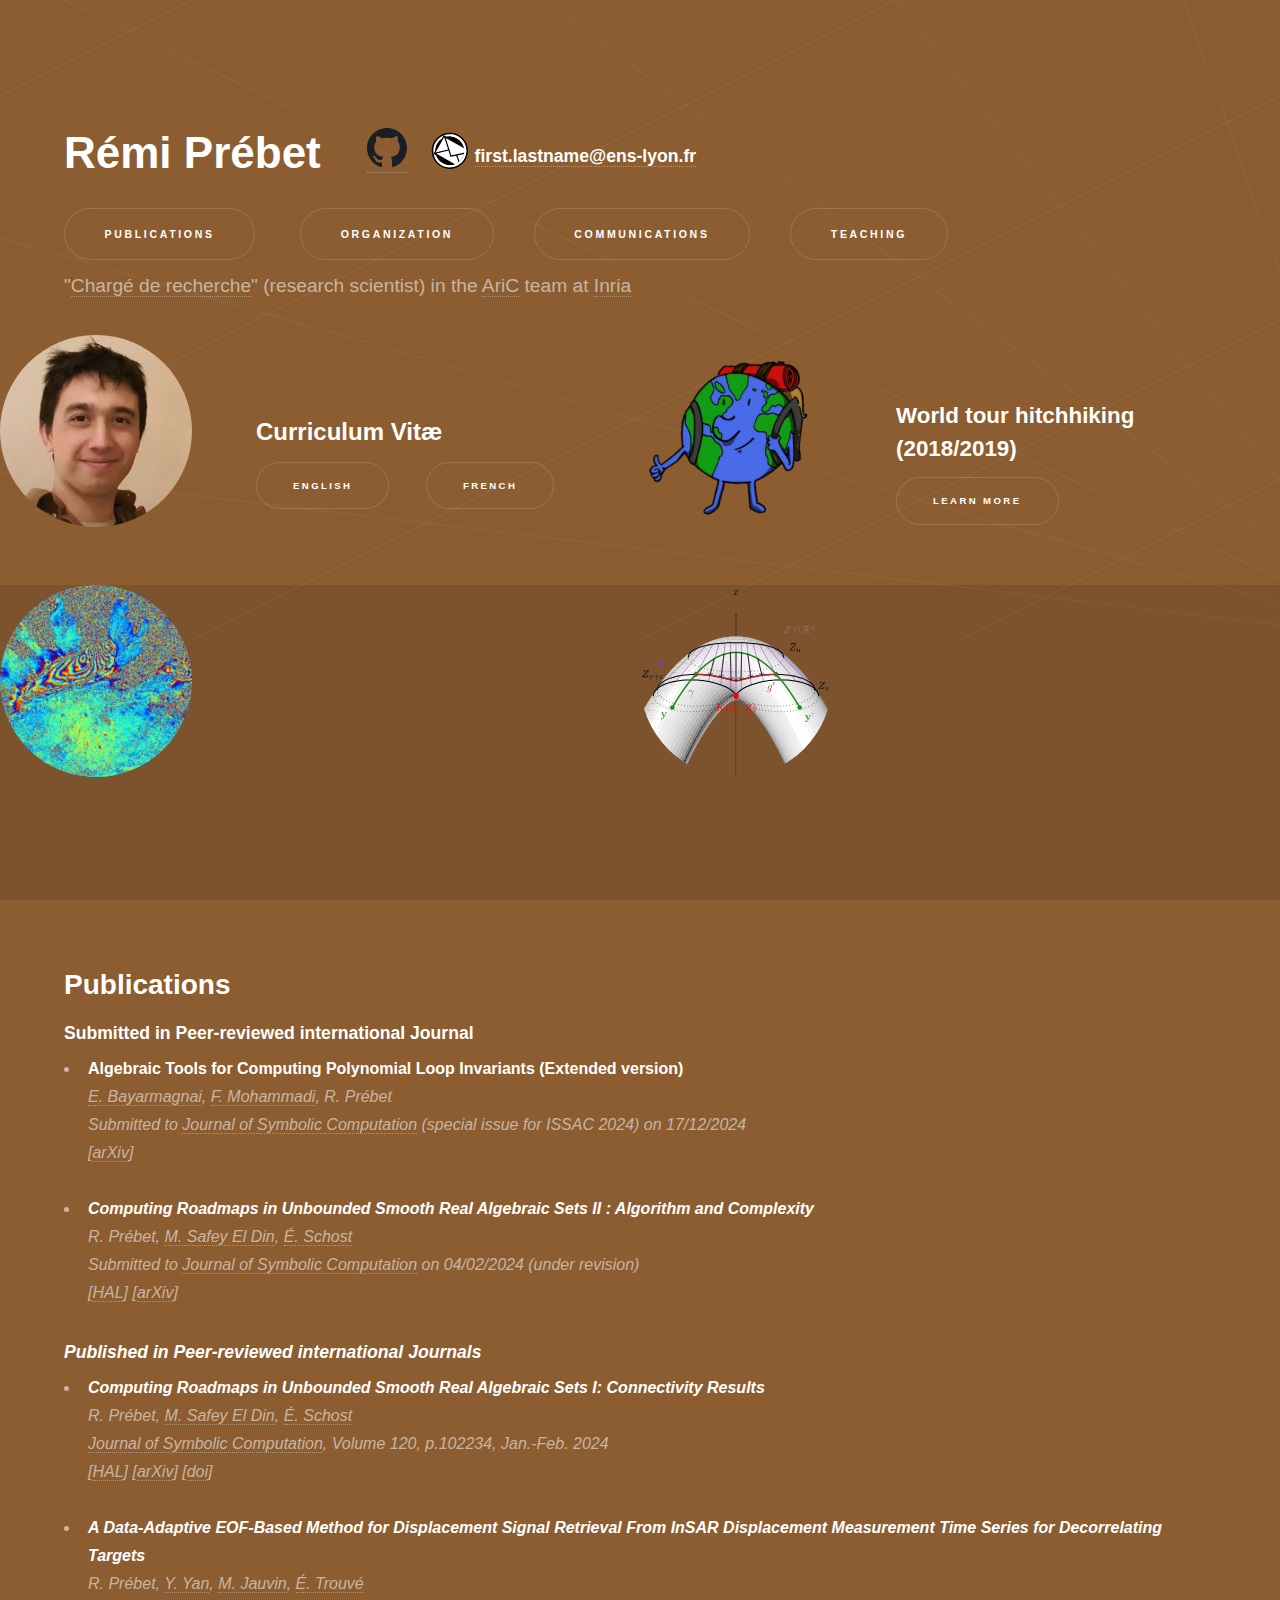
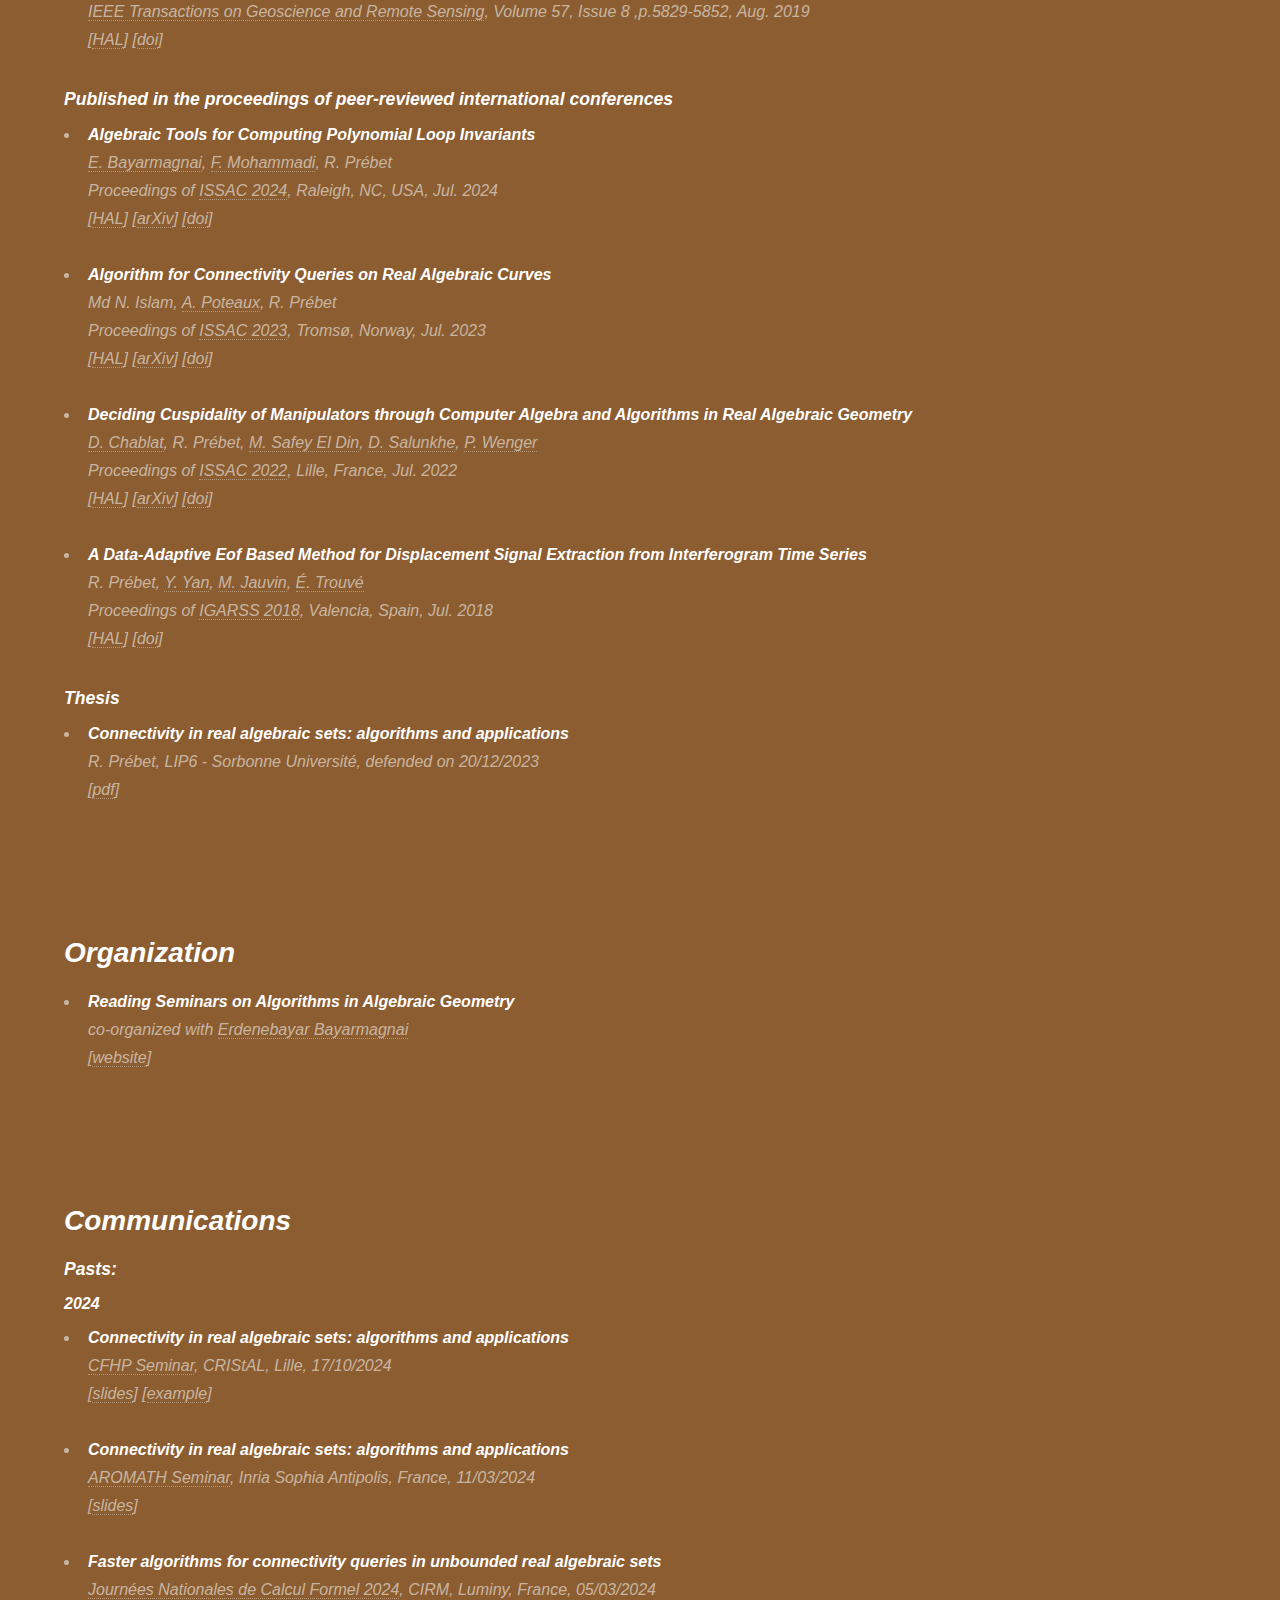
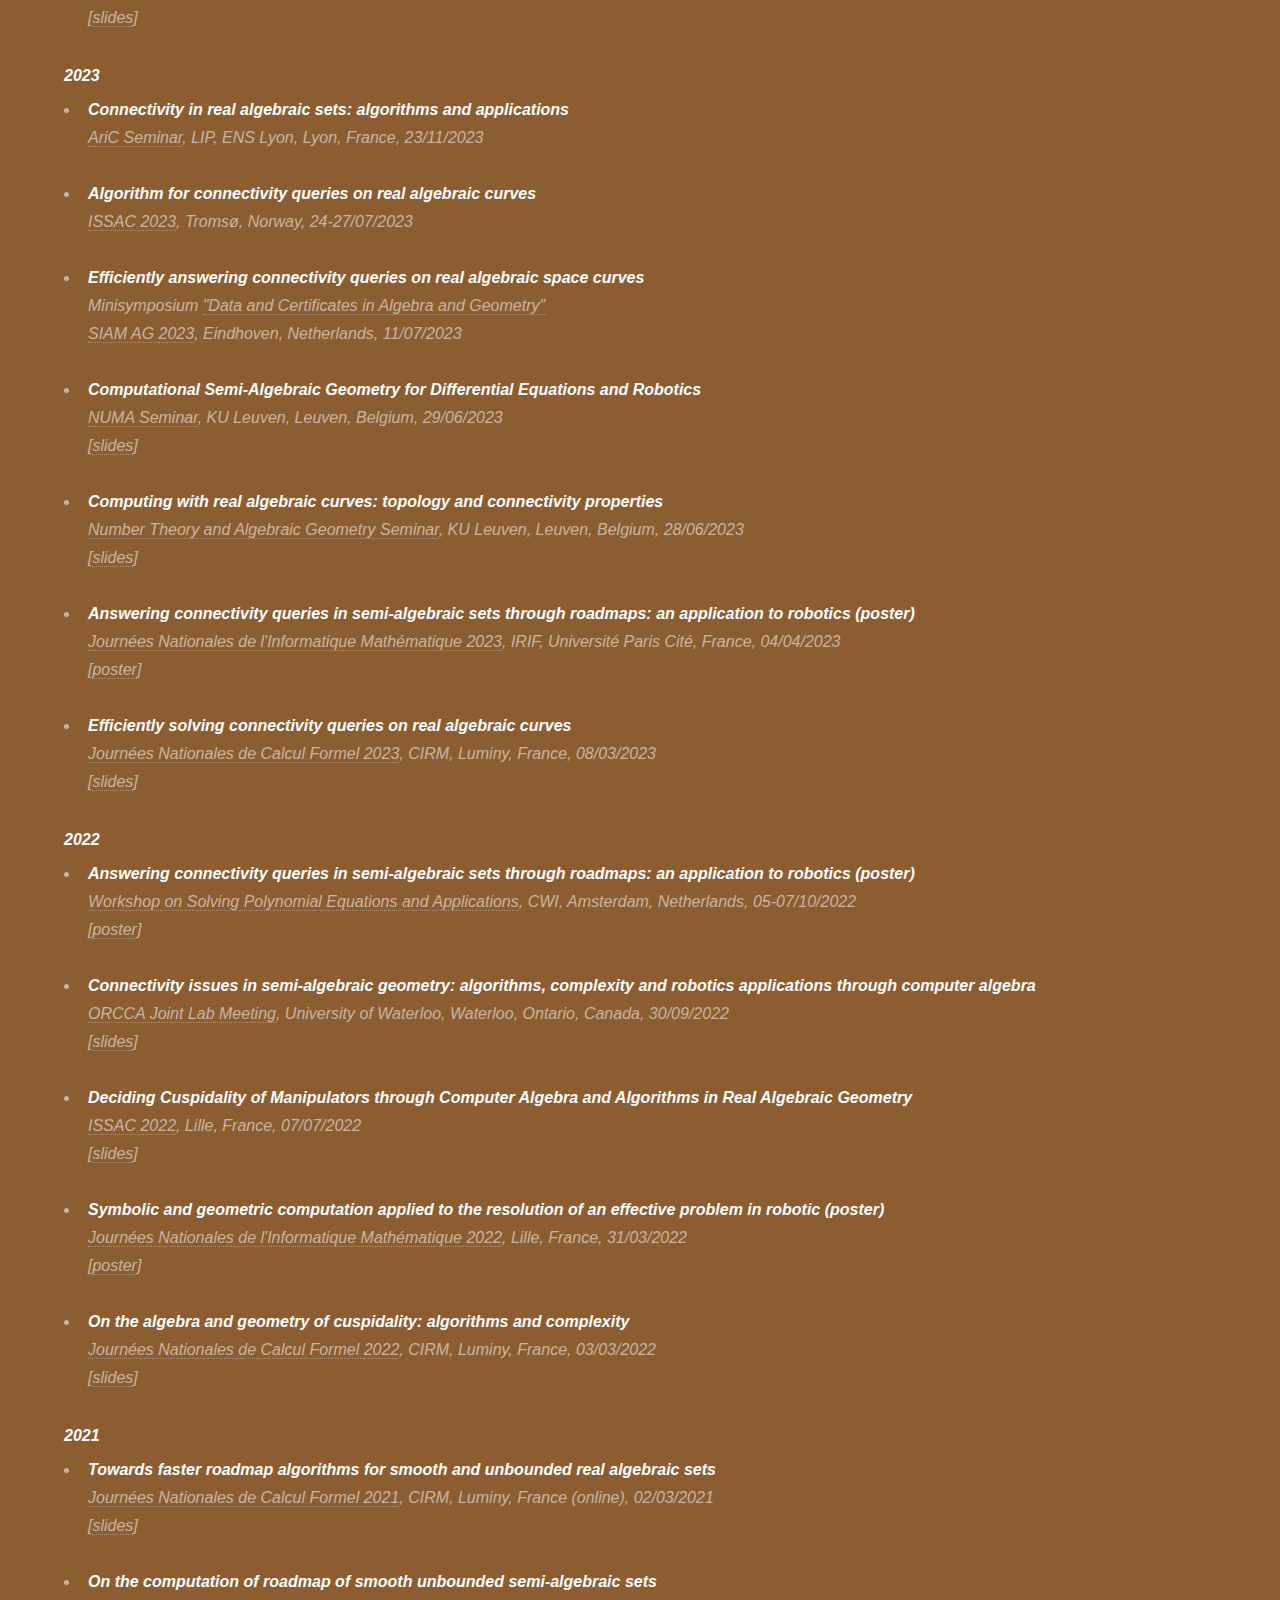
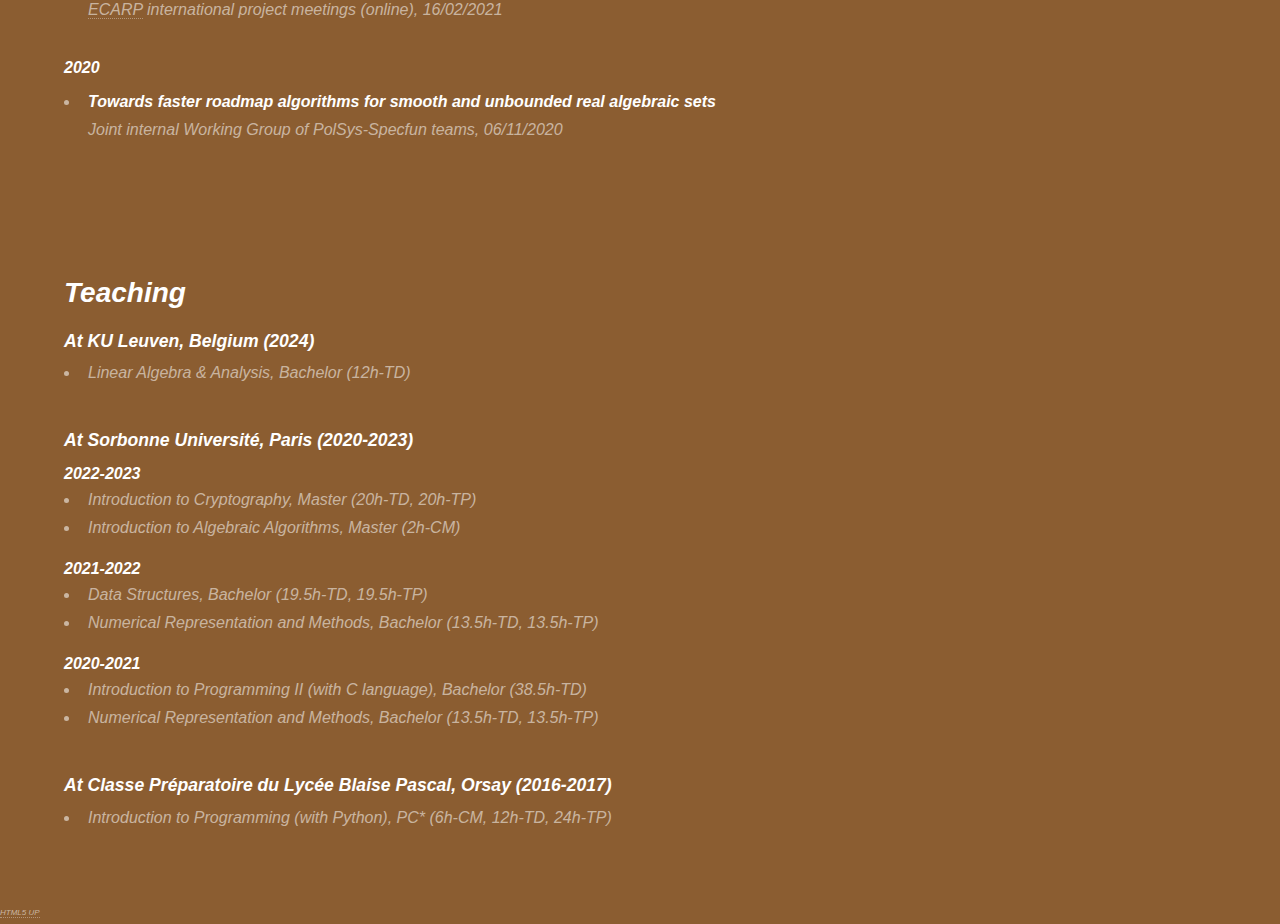
==== commit 8e3c9963: "new preprint" ====
--- a/index.html
+++ b/index.html
@@ -69,11 +69,11 @@
 							<a href="#teaching" class="button scrolly">Teaching</a></h3>
 							</h1>
 							<span style="font-size:120%">
-							Post-doctoral researcher at <a href="https://www.kuleuven.be/english/kuleuven">KU Leuven</a> - PhD in computer sciences from
+							<!--Post-doctoral researcher at <a href="https://www.kuleuven.be/english/kuleuven">KU Leuven</a> - PhD in computer sciences from
 							<a href="https://www.sorbonne-universite.fr/en">Sorbonne Université</a> <br>
-							<!--<span style="font-size:100%;"> Former student of 
+							<span style="font-size:100%;"> Former student of
 							<a href="https://en.wikipedia.org/wiki/%C3%89cole_normale_sup%C3%A9rieure_Paris-Saclay">École Normale Supérieure Paris-Saclay</a></span><br>-->
-							<span style="font-size:100%;"> Next year, I will join <a href="https://www.inria.fr/en">Inria</a> as part of the <a href="https://www.ens-lyon.fr/LIP/AriC/">AriC</a> team as "<a href="https://en.wikipedia.org/wiki/Academic_ranks_in_France">Chargé de recherche</a>" (research scientist)</a></span>
+							<span style="font-size:100%;"> "<a href="https://en.wikipedia.org/wiki/Academic_ranks_in_France">Chargé de recherche</a>" (research scientist)</a> in the <a href="https://www.ens-lyon.fr/LIP/AriC/">AriC</a> team at <a href="https://www.inria.fr/en">Inria</a></span>
 						</div>
 					</section>
 				<!-- One -->
@@ -130,11 +130,21 @@
 							<!--------- PREPRINTS -------->
 							<h3>Submitted in Peer-reviewed international Journal</h3>
 							<ul>
+							<li><b>Algebraic Tools for Computing Polynomial Loop Invariants (Extended version)</b><br>
+								<i>
+								<a href="https://sites.google.com/view/erdenebayar-bayarmagnai/">E. Bayarmagnai</a>,
+								<a href="https://www.fatemehmohammadi.com/">F. Mohammadi</a>,
+								R. Prébet<br>
+								Submitted to <a href="https://www.sciencedirect.com/journal/journal-of-symbolic-computation">Journal of Symbolic Computation</a> (special issue for ISSAC 2024) on 17/12/2024<br>
+								<!--[<a href="https://hal.science/hal-04439518">HAL</a>]--> 
+								[<a href="https://arxiv.org/abs/2412.14043">arXiv</a>]
+							</li><br>
+							<!----------------->
 							<li><b>Computing Roadmaps in Unbounded Smooth Real Algebraic Sets II : Algorithm and Complexity</b><br>
 							<i>R. Prébet,
               <a href="https://www-polsys.lip6.fr/~safey/">M. Safey El Din</a>,
               <a href="https://cs.uwaterloo.ca/~eschost/">É. Schost</a></i><br>
-							Submitted to <a href="https://www.sciencedirect.com/journal/journal-of-symbolic-computation">Journal of Symbolic Computation</a> on 04/02/2024 (60 pages) (under revision)<br>
+							Submitted to <a href="https://www.sciencedirect.com/journal/journal-of-symbolic-computation">Journal of Symbolic Computation</a> on 04/02/2024 (under revision)<br>
 							[<a href="https://hal.science/hal-04439518">HAL</a>] [<a href="https://arxiv.org/abs/2402.03111">arXiv</a>]
 							</li>
 							</ul>
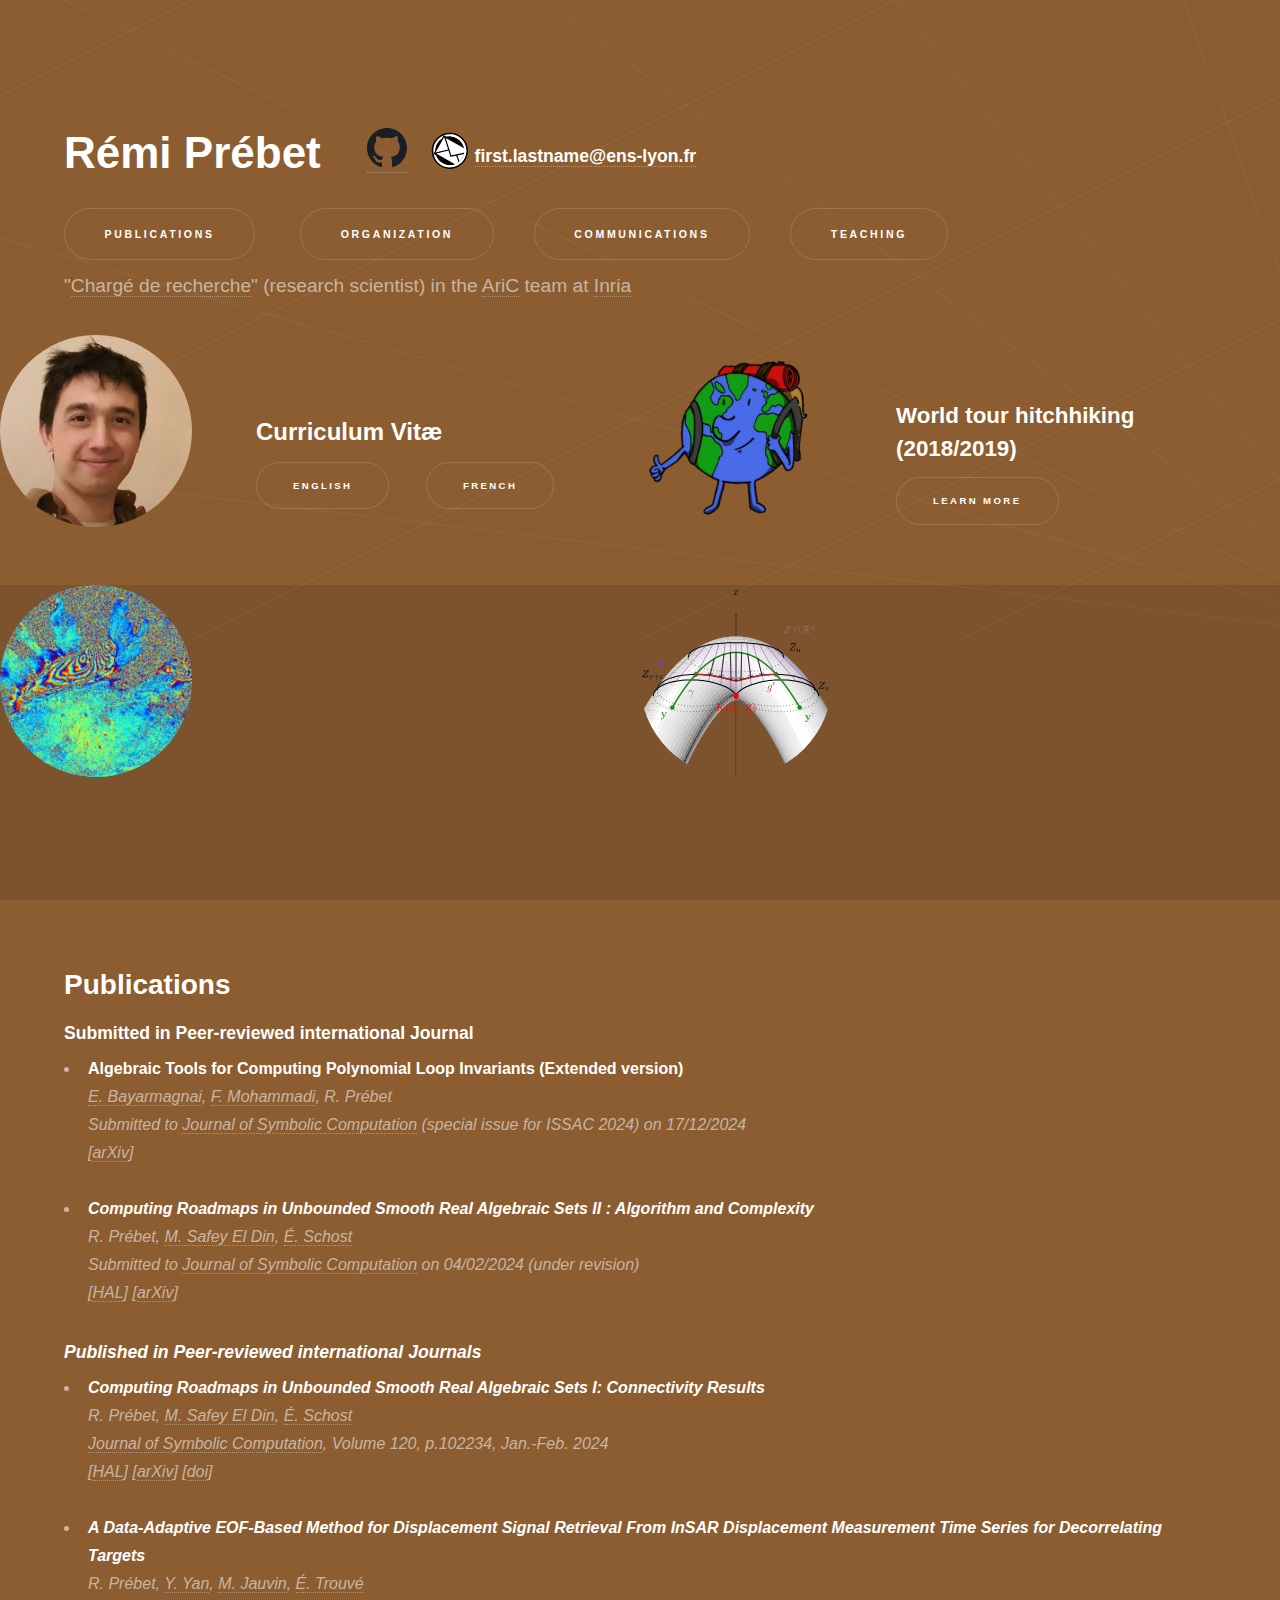
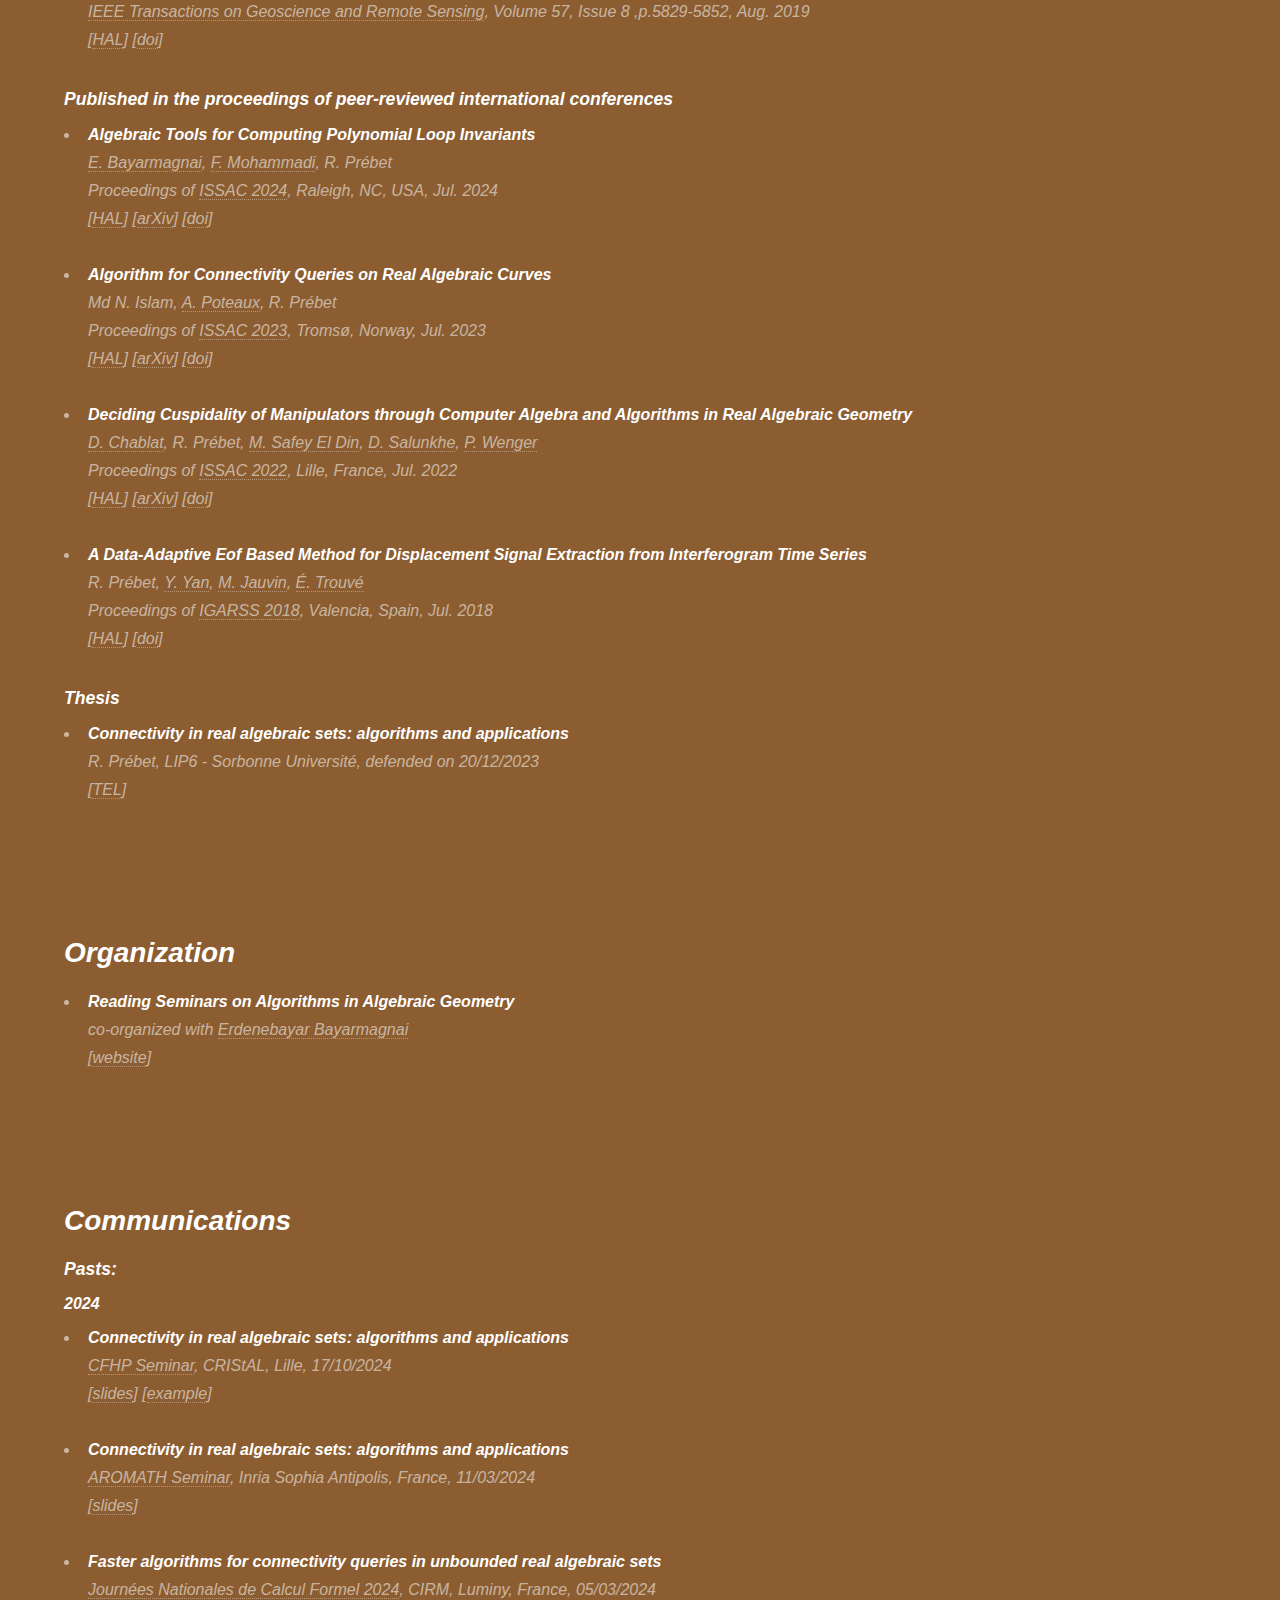
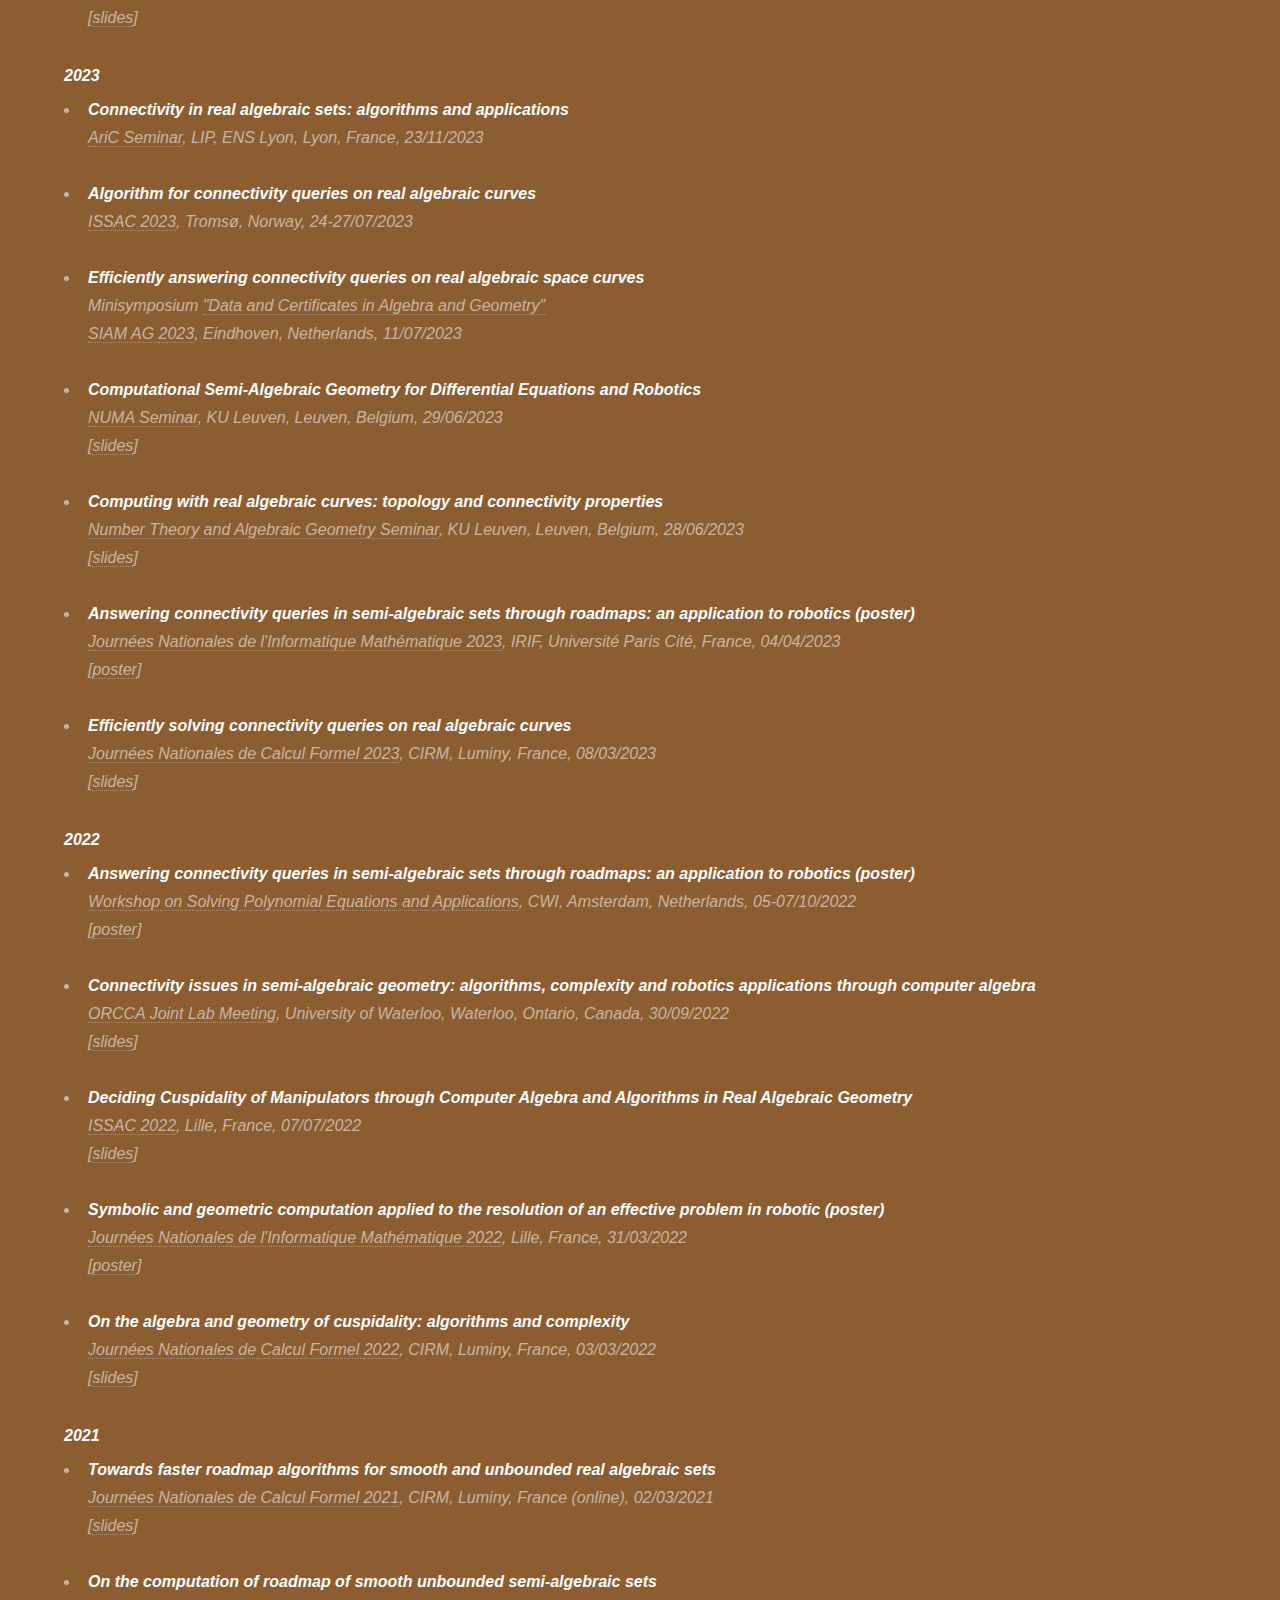
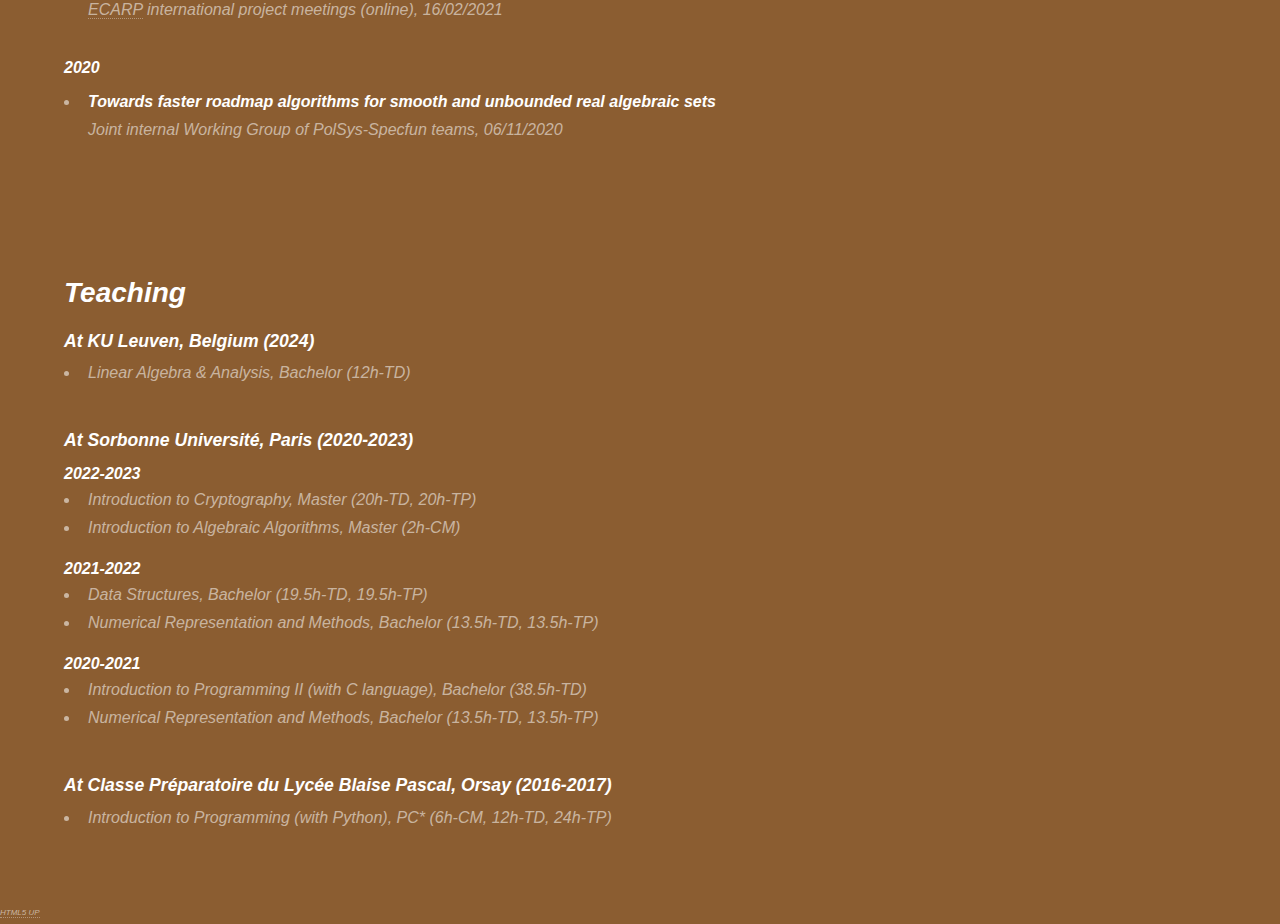
==== commit bdcc5360: "migration nextcloud lyon" ====
--- a/index.html
+++ b/index.html
@@ -101,8 +101,8 @@
 								<div class="inner">
 									<h2 style="font-size:125%">Internship at <a href="https://www.univ-smb.fr/listic/en/">LISTIC</a> (2017)</h2>
 									<span style="">Under the supervision of <a href="https://www.univ-smb.fr/listic/pages-en/yajing-yan-en/">Yajing Yan</a>.</span><br><br>
-									<a href="https://nuage.lip6.fr/s/qSDXDCQdgoPKxXf" class="button">Report</a>&emsp;&emsp;
-									<a href="https://nuage.lip6.fr/s/jyeLAAgwG4ijpQr" class="button">Slides</a>
+									<a href="https://nextcloud.ens-lyon.fr/s/LwGFoBw95YiT82N" class="button">Report</a>&emsp;&emsp;
+									<a href="https://nextcloud.ens-lyon.fr/s/nNC7Nz3YNEnbWXC" class="button">Slides</a>
 								</div>
 							</div>
                                                         <img src="images/secondresulteps.svg" alt="" data-position="25% 25%"  class="image" style="height:100%"/>
@@ -110,8 +110,8 @@
 								<div class="inner">
 									<h2 style="font-size:125%">PhD  at <a href="https://www.lip6.fr/?LANG=en">Lip6</a> (2020-2023)</h2>
 <span style="">Under the supervision of <a href="https://www-polsys.lip6.fr/~safey/">Mohab Safey El Din</a>.</span><br><br>
-										<a href="https://nuage.lip6.fr/s/6tA7MX8PRjbxXbk" class="button">Manuscript</a>&emsp;&emsp;
-										<a href="https://nuage.lip6.fr/s/dtikR3jCEZdzfsP" class="button">Slides</a>
+										<a href="https://nextcloud.ens-lyon.fr/s/Zb9RjeLAdLzDXWc" class="button">Manuscript</a>&emsp;&emsp;
+										<a href="https://nextcloud.ens-lyon.fr/s/5KnMWx9rPcDSaoa" class="button">Slides</a>
 									</ul>
 								</div>
 							</div>
@@ -214,7 +214,7 @@
 							<li><b>Connectivity in real algebraic sets: algorithms and applications</b><br>
 								<i>R. Prébet</i>,
 								LIP6 - Sorbonne Université, defended on 20/12/2023<br>
-								[<a href="https://nuage.lip6.fr/s/6tA7MX8PRjbxXbk">pdf</a>]<br>
+								[<a href="https://theses.hal.science/tel-04591449">TEL</a>]<br>
 							</li>
 							</li></ul>
 							</div>
@@ -247,15 +247,15 @@
 							<li><b>Connectivity in real algebraic sets: algorithms and applications</b><br>
 								<a href="https://cfhp.univ-lille.fr/talks">CFHP Seminar</a>,
 								CRIStAL, Lille, 17/10/2024<br>
-								[<a href="https://nuage.lip6.fr/s/GNDaNMGna8FZXag">slides</a>] [<a href="excurves.html">example</a>]
+								[<a href="https://nextcloud.ens-lyon.fr/s/xmwoGBJQgNwpNnt">slides</a>] [<a href="excurves.html">example</a>]
 							</li><br>
 							<li><b>Connectivity in real algebraic sets: algorithms and applications</b><br>
 									<a href="https://team.inria.fr/aromath/seminars/">AROMATH Seminar</a>, Inria Sophia Antipolis, France, 11/03/2024<br>
-							[<a href="https://nuage.lip6.fr/s/kZFWMDGTwyy27eJ">slides</a>]
+							[<a href="https://nextcloud.ens-lyon.fr/s/5gdsEFgGajMRj5X">slides</a>]
 							</li><br>
 							<li><b>Faster algorithms for connectivity queries in unbounded real algebraic sets</b><br>
 							<a href="https://conferences.cirm-math.fr/3047.html">Journées Nationales de Calcul Formel 2024</a>, CIRM, Luminy, France, 05/03/2024<br>
-							[<a href="https://nuage.lip6.fr/s/MwqfcxbRMan7bF5">slides</a>]
+							[<a href="https://nextcloud.ens-lyon.fr/s/RetGf8CrnSnm2Jn">slides</a>]
 							</li>
 							</ul>
 							<h4>2023</h4>
@@ -275,22 +275,22 @@
 							<li><b>Computational Semi-Algebraic Geometry for Differential Equations and Robotics</b><br>
 							    <a href="https://numa.cs.kuleuven.be/events">NUMA Seminar</a>, KU Leuven,
 							     Leuven, Belgium, 29/06/2023<br>
-							     [<a href="https://nuage.lip6.fr/s/7dzzerDMepWcYkg">slides</a>]
+							     [<a href="https://nextcloud.ens-lyon.fr/s/ot23pHLwjtRLZq6">slides</a>]
 							</li><br>
 							<li><b>Computing with real algebraic curves: topology and connectivity properties</b><br>
 							    <a href="https://wis.kuleuven.be/agenda/sem-ntag/AY2022-2023/sem030">Number Theory and Algebraic Geometry Seminar</a>, KU Leuven,
 							     Leuven, Belgium, 28/06/2023 <br>
-							     [<a href="https://nuage.lip6.fr/s/P6agn6MTkkTGRpj">slides</a>]
+							     [<a href="https://nextcloud.ens-lyon.fr/s/K44GpRcXj37aKKg">slides</a>]
 							</li><br>
 							<li><b>Answering connectivity queries in semi-algebraic sets through roadmaps: an application to robotics (poster)</b><br>
 							    <a href="https://jnim2023.sciencesconf.org/">Journées Nationales de l'Informatique Mathématique 2023</a>,
 							     IRIF, Université Paris Cité, France, 04/04/2023<br>
-									[<a href="https://nuage.lip6.fr/s/7jNE6zWS7p4Y6bd">poster</a>]
+									[<a href="https://nextcloud.ens-lyon.fr/s/y4RzZfaeHR6Gmbz">poster</a>]
 							</li><br>
 							<li><b>Efficiently solving connectivity queries on real algebraic curves</b><br>
 							    <a href="https://conferences.cirm-math.fr/2888.html">Journées Nationales de Calcul Formel 2023</a>,
 							     CIRM, Luminy, France, 08/03/2023<br>
-									[<a href="https://nuage.lip6.fr/s/86t2qmkDBEs9S52">slides</a>]
+									[<a href="https://nextcloud.ens-lyon.fr/s/YdYJwFH9G5EbBSk">slides</a>]
 							</li>
 							</ul>
 							<h4>2022</h4>
@@ -298,33 +298,33 @@
 							<li><b>Answering connectivity queries in semi-algebraic sets through roadmaps: an application to robotics (poster)</b><br>
 							    <a href="https://event.cwi.nl/semester-programs/2022/PolOpt/indexW2.html">Workshop on Solving Polynomial Equations and Applications</a>,
 							     CWI, Amsterdam, Netherlands, 05-07/10/2022<br>
-									[<a href="https://nuage.lip6.fr/s/7jNE6zWS7p4Y6bd">poster</a>]
+									[<a href="https://nextcloud.ens-lyon.fr/s/y4RzZfaeHR6Gmbz">poster</a>]
 							</li><br>
 							<!----------------->
 							<li><b>Connectivity issues in semi-algebraic geometry: algorithms, complexity and robotics applications through
 computer algebra</b><br>
 							    <a href="https://www.scg.uwaterloo.ca/jlmtalks.shtml">ORCCA Joint Lab Meeting</a>,
 							     University of Waterloo, Waterloo, Ontario, Canada, 30/09/2022<br>
-									[<a href="https://nuage.lip6.fr/s/HnPwoRsbNwLinjF">slides</a>]
+									[<a href="https://nextcloud.ens-lyon.fr/s/yPJTMSjp84igDoH">slides</a>]
 							</li><br>
 							<!----------------->
 							<li><b>Deciding Cuspidality of Manipulators through Computer Algebra and Algorithms in Real Algebraic Geometry</b><br>
 							    <a href="https://issac-conference.org/2022/">ISSAC 2022</a>,
 							    Lille, France, 07/07/2022<br>
-									[<a href="https://nuage.lip6.fr/s/Lk8M6oRPdRSkoy7">slides</a>]
+									[<a href="https://nextcloud.ens-lyon.fr/s/NWKg6mkpD7KLkG7">slides</a>]
 							</li><br>
 							<!----------------->
 							<li><b>Symbolic and geometric computation applied to the resolution of
 an effective problem in robotic (poster)</b><br>
 							    <a href="https://jnim2022.sciencesconf.org/">Journées Nationales de l'Informatique Mathématique 2022</a>,
 							    Lille, France, 31/03/2022<br>
-									[<a href="https://nuage.lip6.fr/s/pS6qCkDK6wCP3S6">poster</a>]
+									[<a href="https://nextcloud.ens-lyon.fr/s/L77oazmyAdo27K9">poster</a>]
 							</li><br>
 							<!----------------->
 							<li><b>On the algebra and geometry of cuspidality: algorithms and complexity</b><br>
 							    <a href="https://conferences.cirm-math.fr/2568.html">Journées Nationales de Calcul Formel 2022</a>,
 							    CIRM, Luminy, France, 03/03/2022<br>
-									[<a href="https://nuage.lip6.fr/s/4E5XaBGBj9DptwF">slides</a>]
+									[<a href="https://nextcloud.ens-lyon.fr/s/rZbpQbRmtBg7DBo">slides</a>]
 							</li>
 							</ul>
 							<h4>2021</h4>
@@ -333,7 +333,7 @@
 							<li><b>Towards faster roadmap algorithms for smooth and unbounded real algebraic sets</b><br>
 							    <a href="https://conferences.cirm-math.fr/2564.html">Journées Nationales de Calcul Formel 2021</a>,
 							    CIRM, Luminy, France (online), 02/03/2021<br>
-									[<a href="https://nuage.lip6.fr/s/iKicy5psfMaxtZc">slides</a>]
+									[<a href="https://nextcloud.ens-lyon.fr/s/wJ3Cryskj5Tw88o">slides</a>]
 							</li><br>
 							
 							<li><b>On the computation of roadmap of smooth unbounded semi-algebraic sets</b><br>
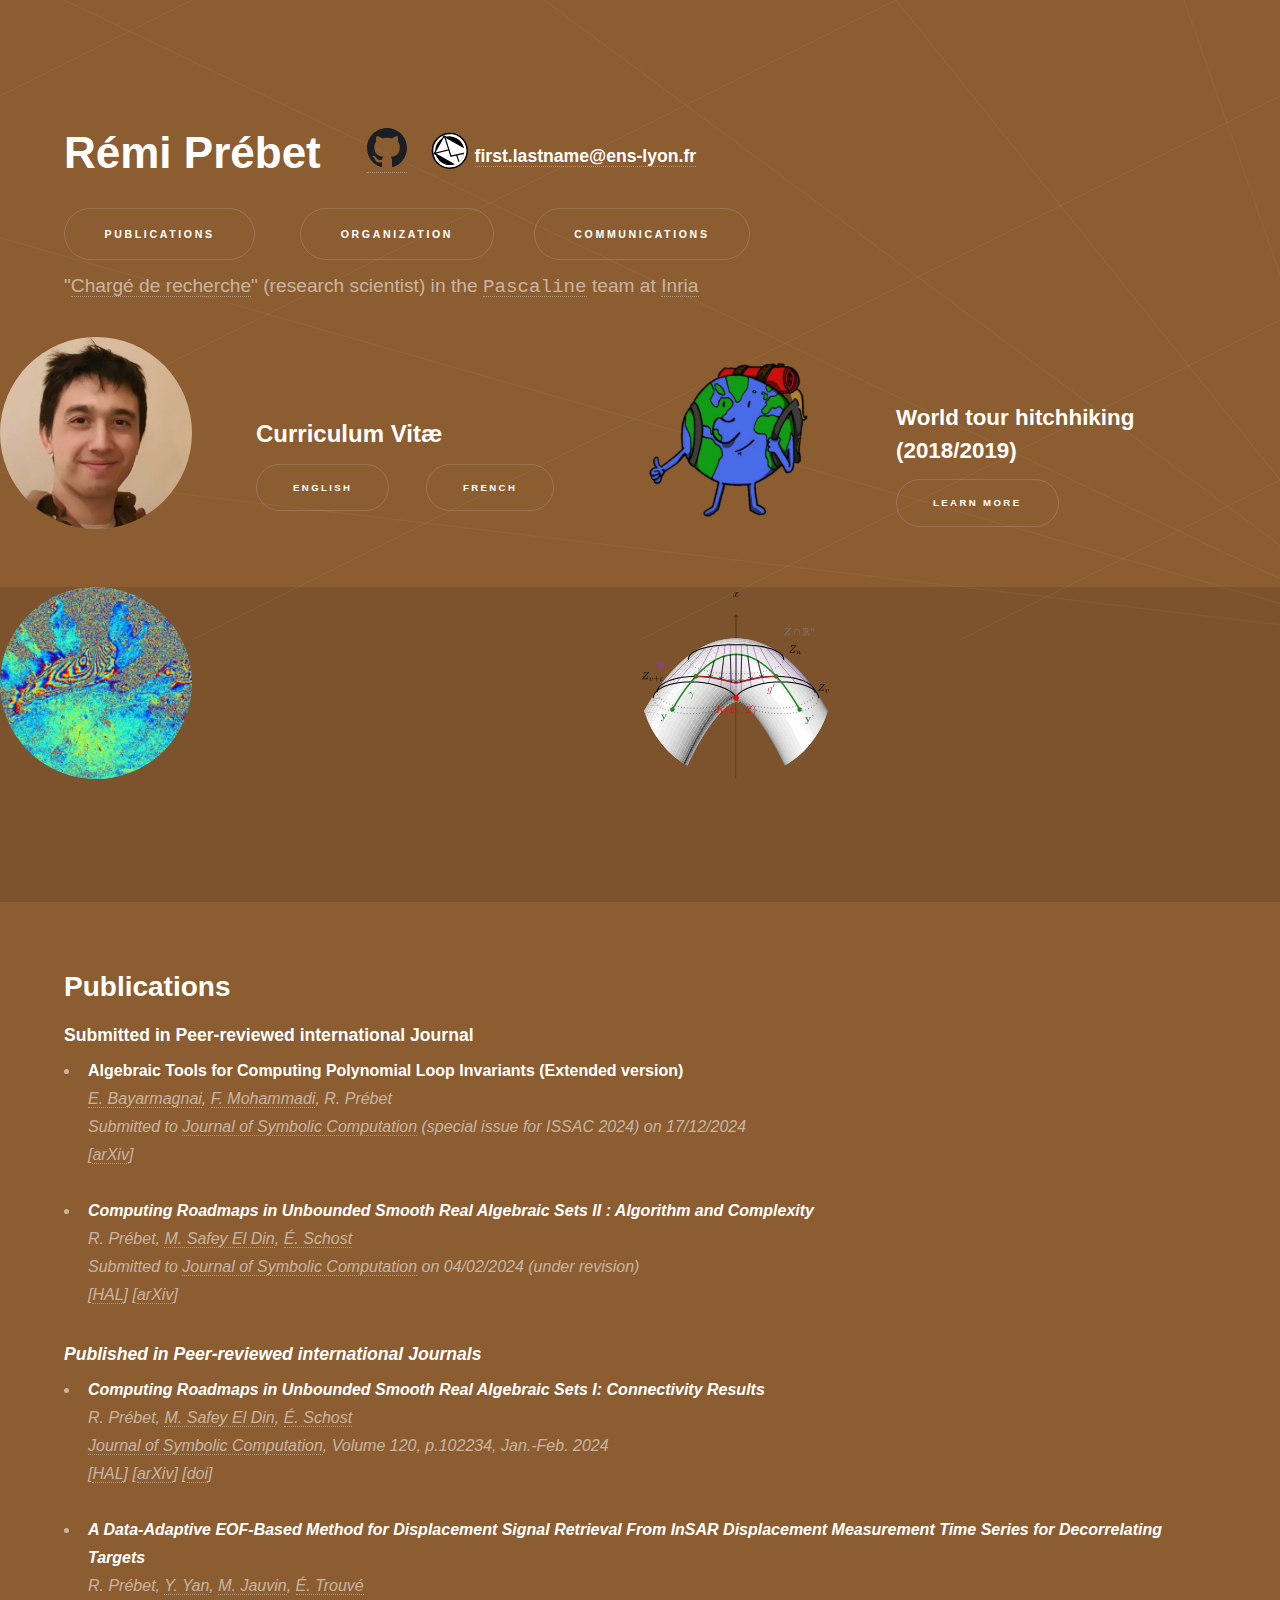
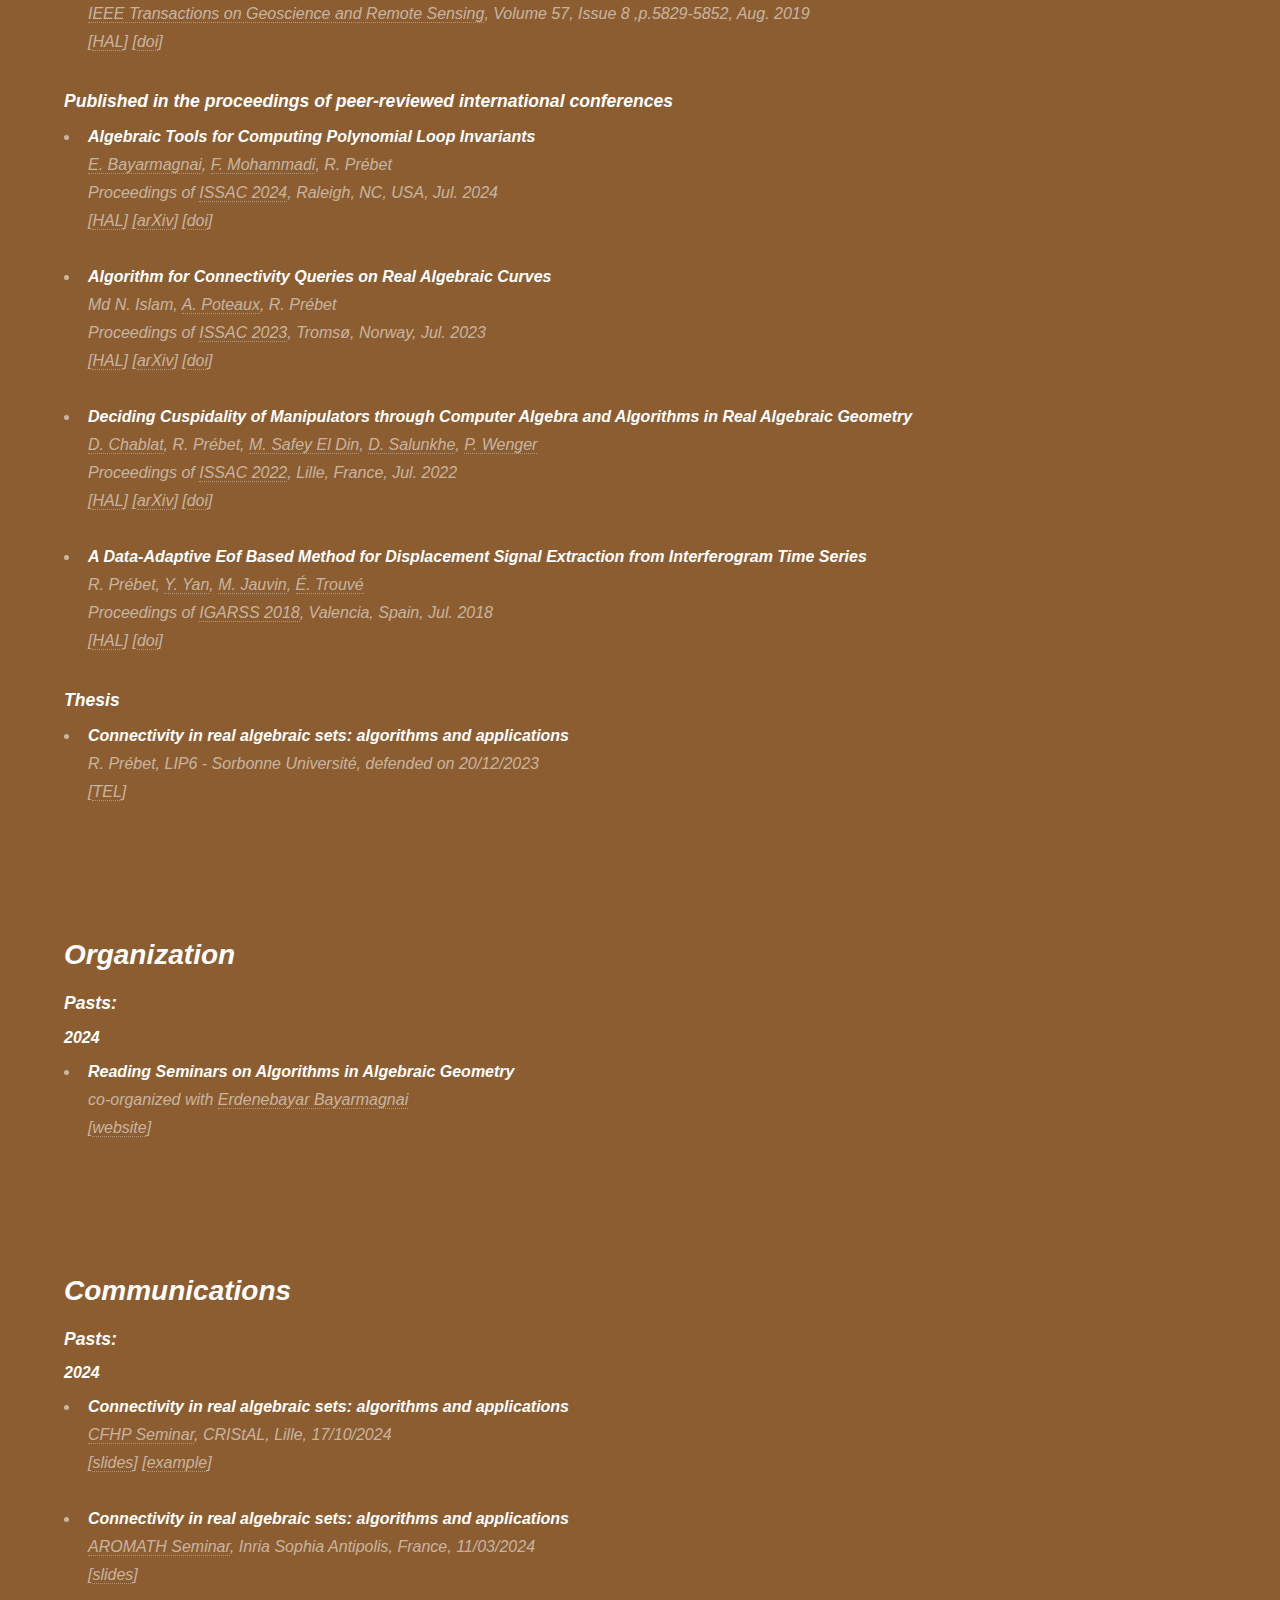
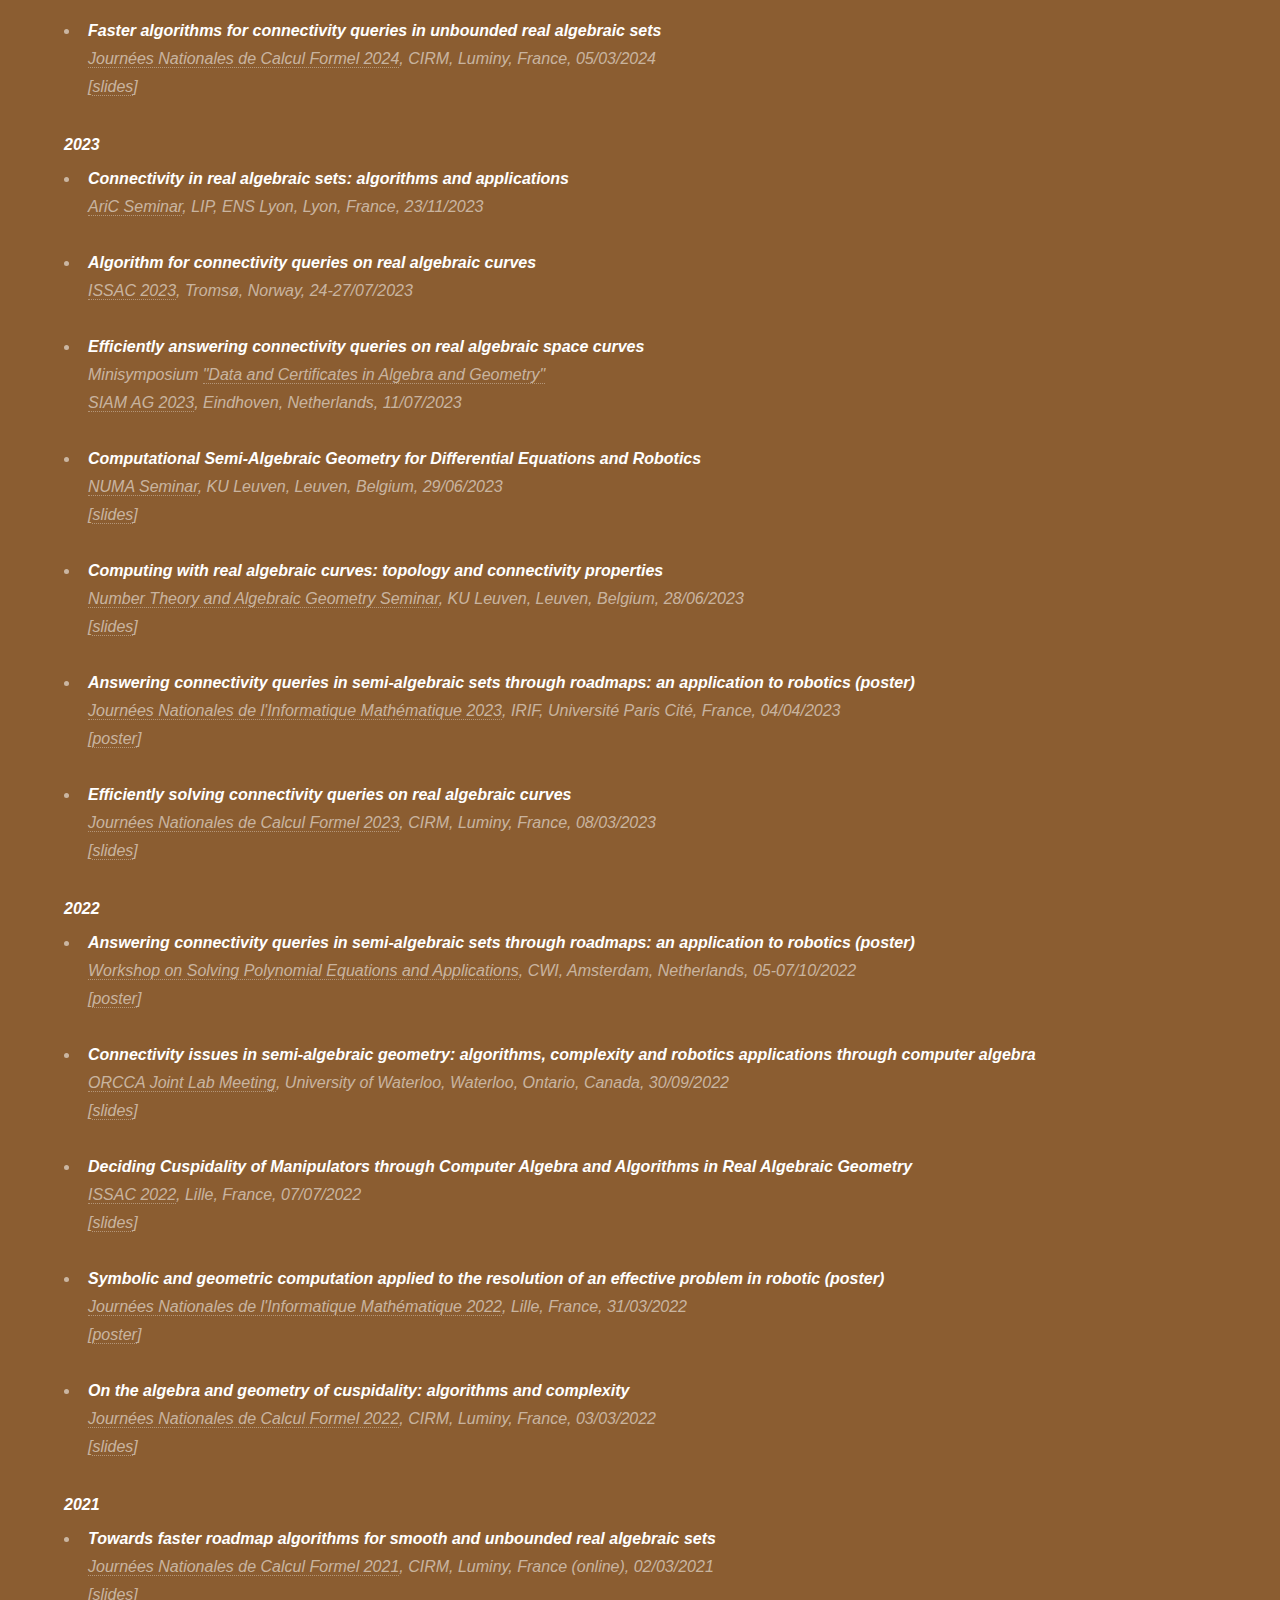
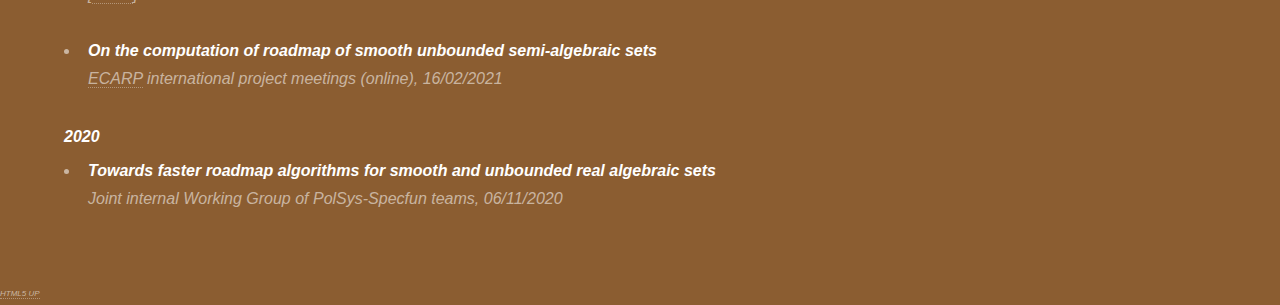
==== commit 2e7f4a1d: "maj team" ====
--- a/index.html
+++ b/index.html
@@ -57,23 +57,21 @@
 					<section id="intro" class="wrapper fade-up" style="background-image:none">
 						<div class="inner">
 							<h1>Rémi Prébet &ensp;
-							<!--<span style="unicode-bidi:bidi-override; direction: rtl; font-size:40%">rf.6pil@teberP.imeR</span>-->
 							<span style="font-size:40%">
 							<a href="https://github.com/rprebet"><img src="images/github.svg" style="width:40px" alt="Github: "></a>&emsp;
 							<img src="images/email.svg" style="width:40px; position: relative; top: 3px;" alt="Email: "> 
 								<a href="mailto:remi.prebet@ens-lyon.fr" style="position: relative; top: -6px;">first.lastname@ens-lyon.fr</a> &emsp;
 								</span>
-							<h3><a href="#publis" class="button scrolly">Publications</a> &emsp;&emsp;
+							<h3>
+							<a href="#publis" class="button scrolly">Publications</a> &emsp;&emsp;
 							<a href="#organization" class="button scrolly">Organization</a>&emsp;&emsp;
 							<a href="#talks" class="button scrolly">Communications</a>&emsp;&emsp;
-							<a href="#teaching" class="button scrolly">Teaching</a></h3>
+							<!--<a href="#teaching" class="button scrolly">Teaching</a>-->
+							</h3>
 							</h1>
 							<span style="font-size:120%">
-							<!--Post-doctoral researcher at <a href="https://www.kuleuven.be/english/kuleuven">KU Leuven</a> - PhD in computer sciences from
-							<a href="https://www.sorbonne-universite.fr/en">Sorbonne Université</a> <br>
-							<span style="font-size:100%;"> Former student of
-							<a href="https://en.wikipedia.org/wiki/%C3%89cole_normale_sup%C3%A9rieure_Paris-Saclay">École Normale Supérieure Paris-Saclay</a></span><br>-->
-							<span style="font-size:100%;"> "<a href="https://en.wikipedia.org/wiki/Academic_ranks_in_France">Chargé de recherche</a>" (research scientist)</a> in the <a href="https://www.ens-lyon.fr/LIP/AriC/">AriC</a> team at <a href="https://www.inria.fr/en">Inria</a></span>
+							<span style="font-size:100%;"> 
+							"<a href="https://en.wikipedia.org/wiki/Academic_ranks_in_France">Chargé de recherche</a>" (research scientist)</a> in the <a href="https://pascaline.gitlabpages.inria.fr"><span style="font-family:Courier New">Pascaline</span></a> team at <a href="https://www.inria.fr/en">Inria</a></span>
 						</div>
 					</section>
 				<!-- One -->
@@ -224,6 +222,9 @@
 					<section id="organization" class="wrapper fade-up">
 						<div class="inner" style="width:100%">
 							<h2>Organization</h2>
+							<h3>Pasts:</h3>
+							
+							<h4>2024</h4>
 							<ul>
 								<li> <b>Reading Seminars on Algorithms in Algebraic Geometry</b><br>
 								co-organized with <a href="https://sites.google.com/view/erdenebayar-bayarmagnai/home">Erdenebayar Bayarmagnai</a><br>
@@ -350,7 +351,8 @@
 							</ul>
 						</div>
 					</section>
-
+          
+          <!--
 					<section id="teaching" class="wrapper fade-up">
 					<div class="inner" style="width:100%">
 					<h2>Teaching</h2>
@@ -380,7 +382,7 @@
 							<li>Introduction to Programming (with Python), PC* (6h-CM, 12h-TD, 24h-TP) </li>
 						</ul>
 					</div>	
-					</section>
+					</section>-->
 					<span style="font-size:50%; text-align:right"><a href="http://html5up.net">HTML5 UP<span></span>
 				<!-- Three 
 					<section id="three" class="wrapper style1 fade-up">
